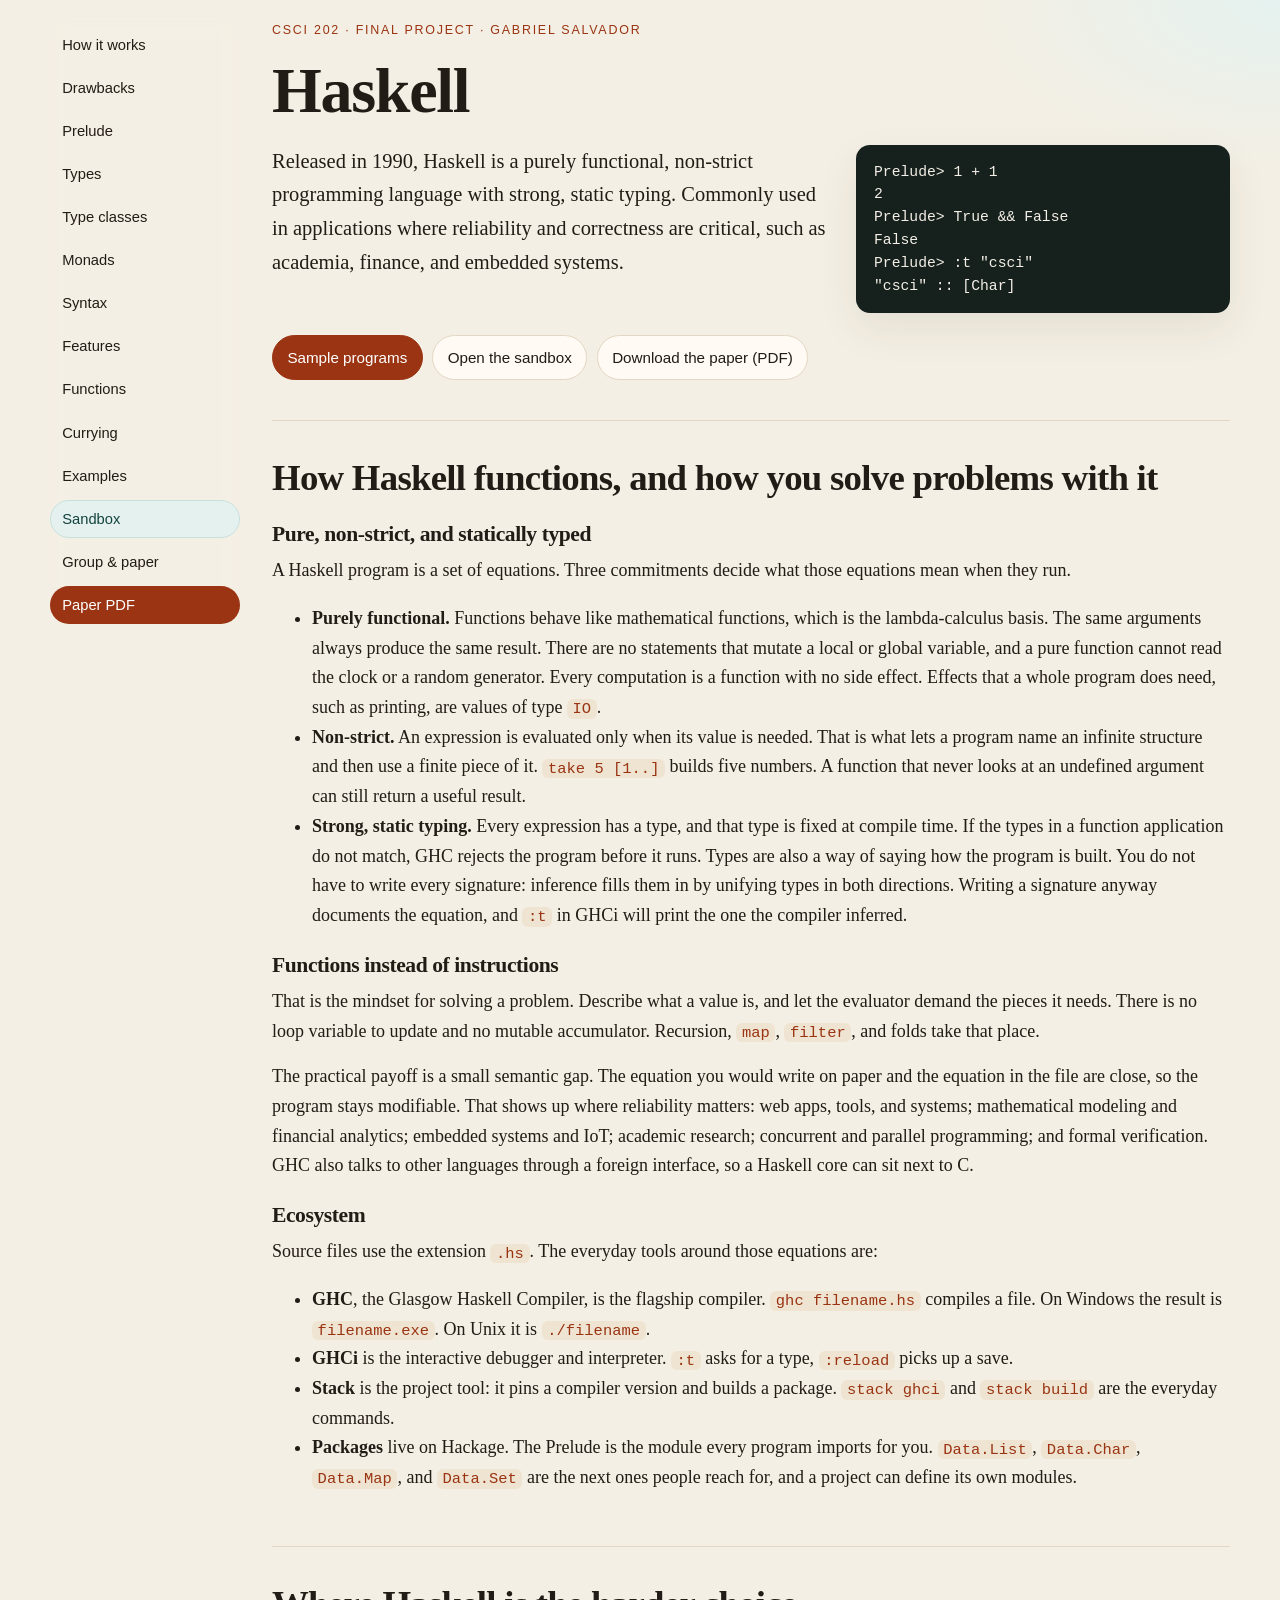
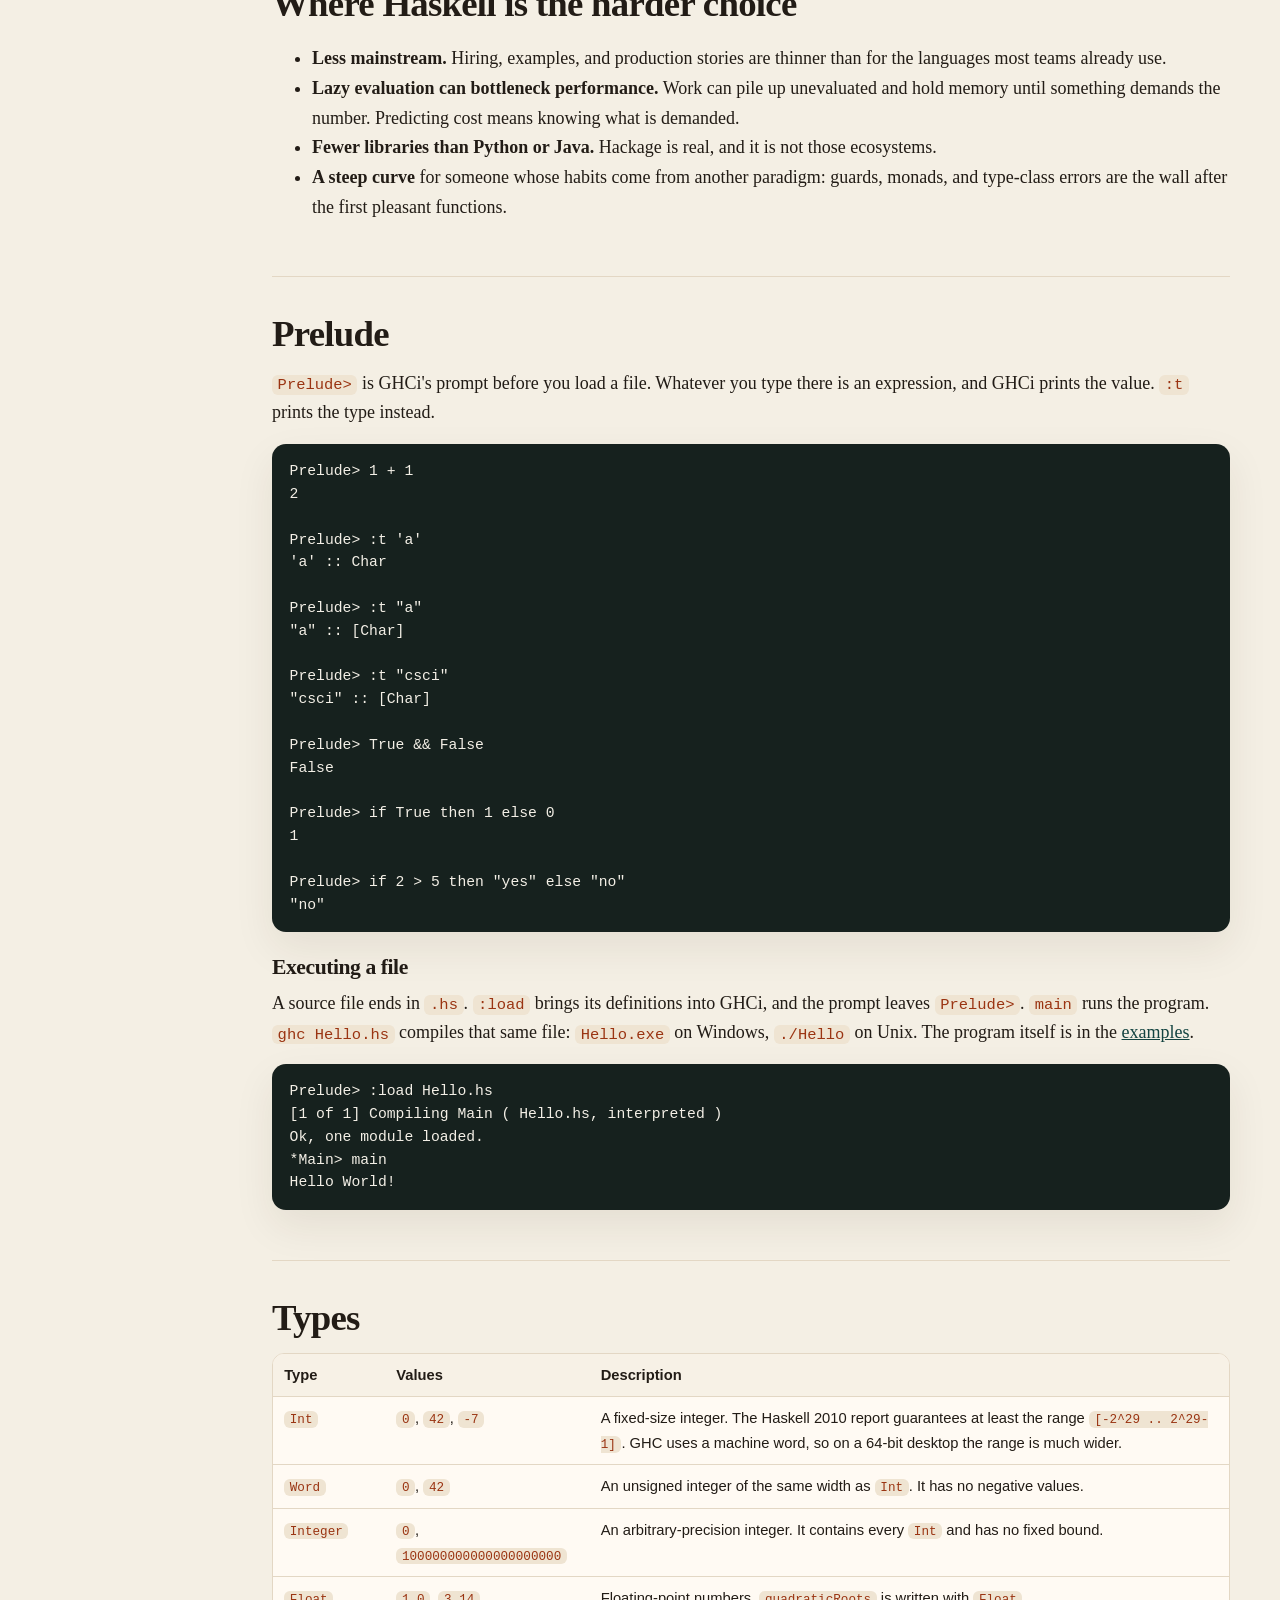
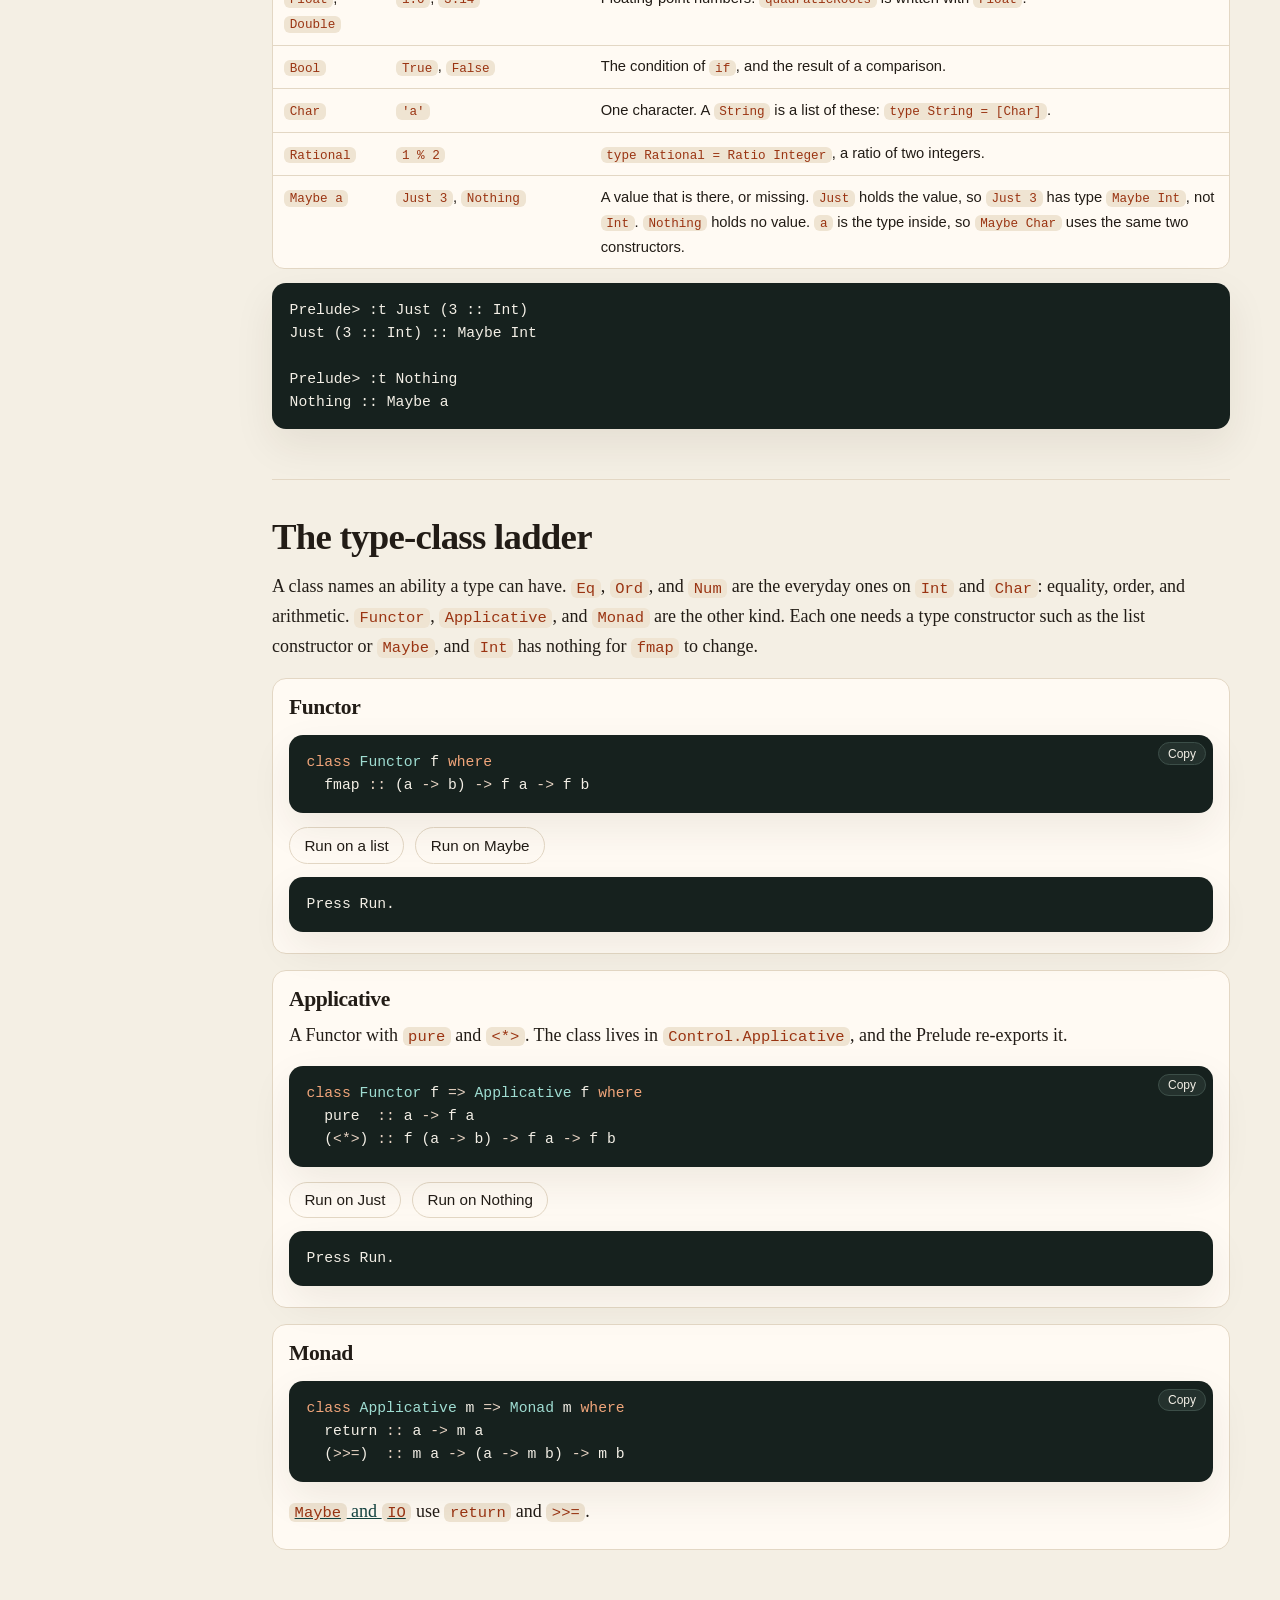
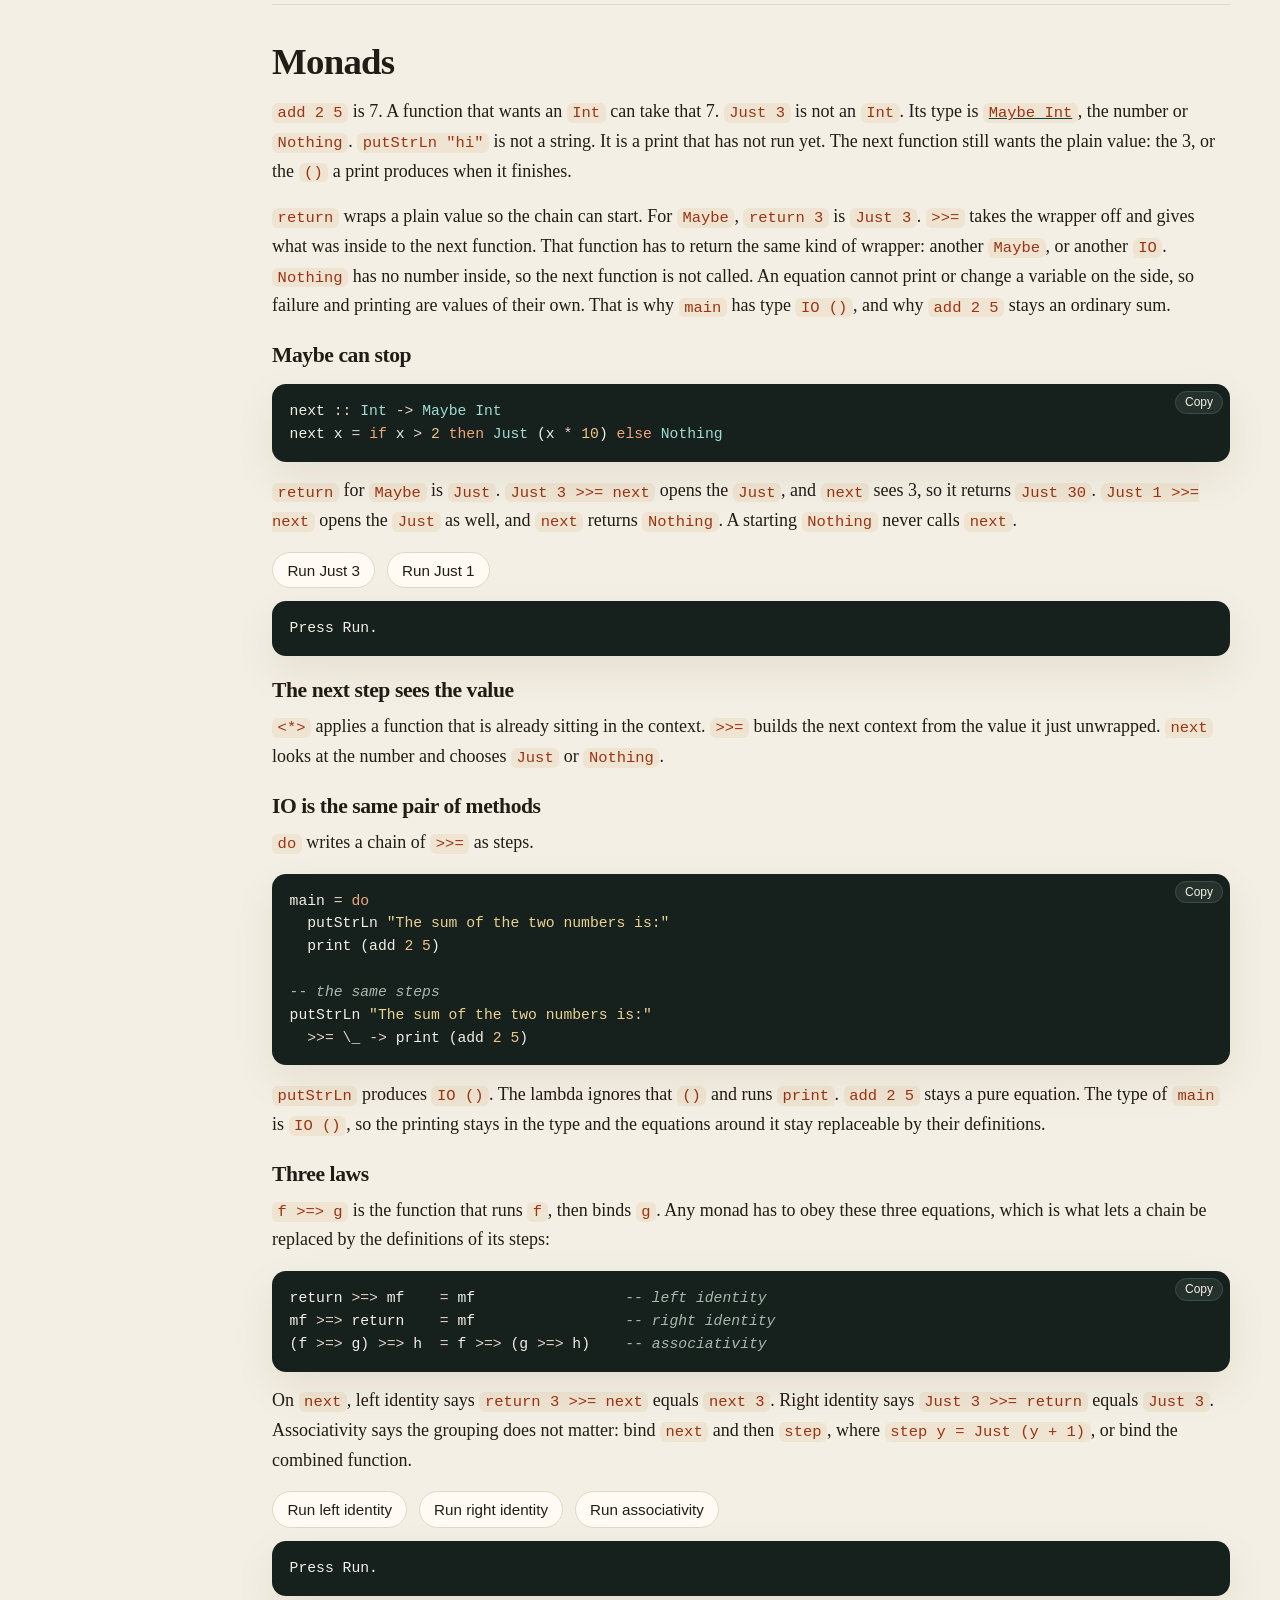
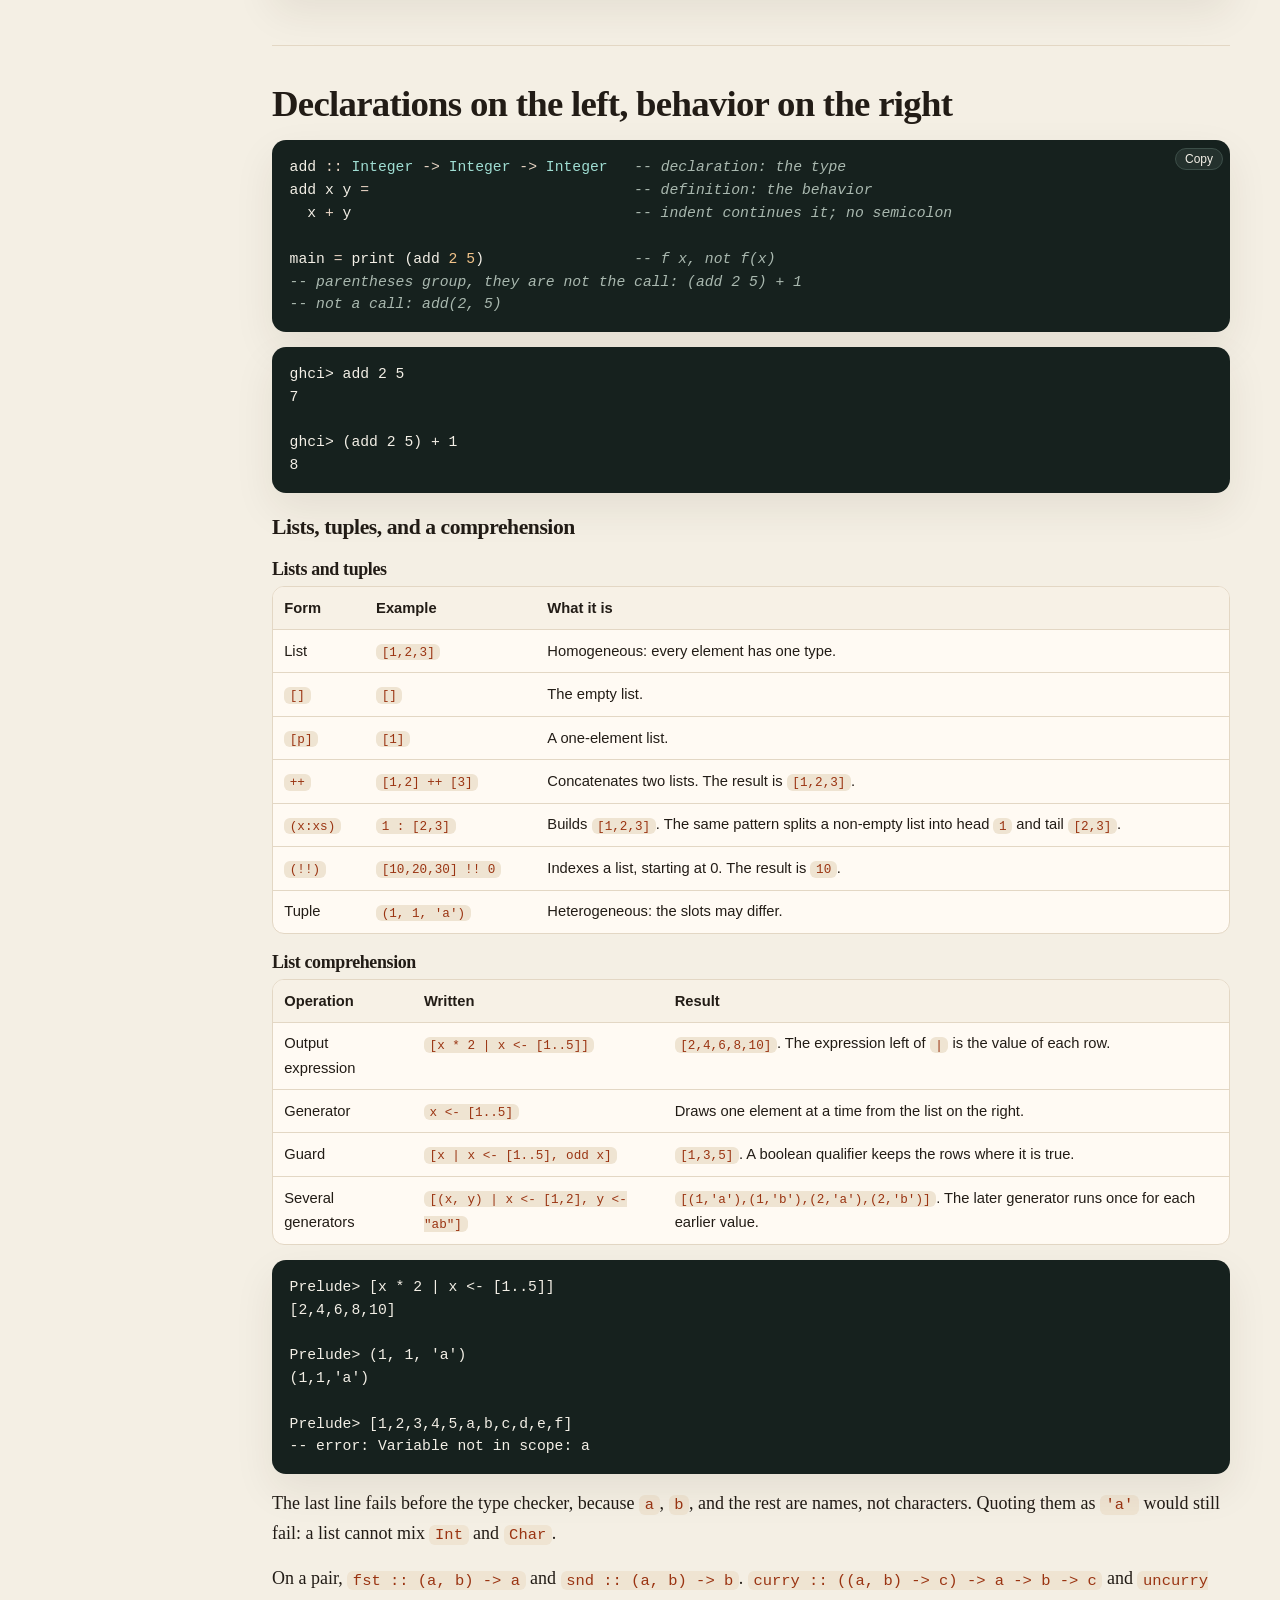
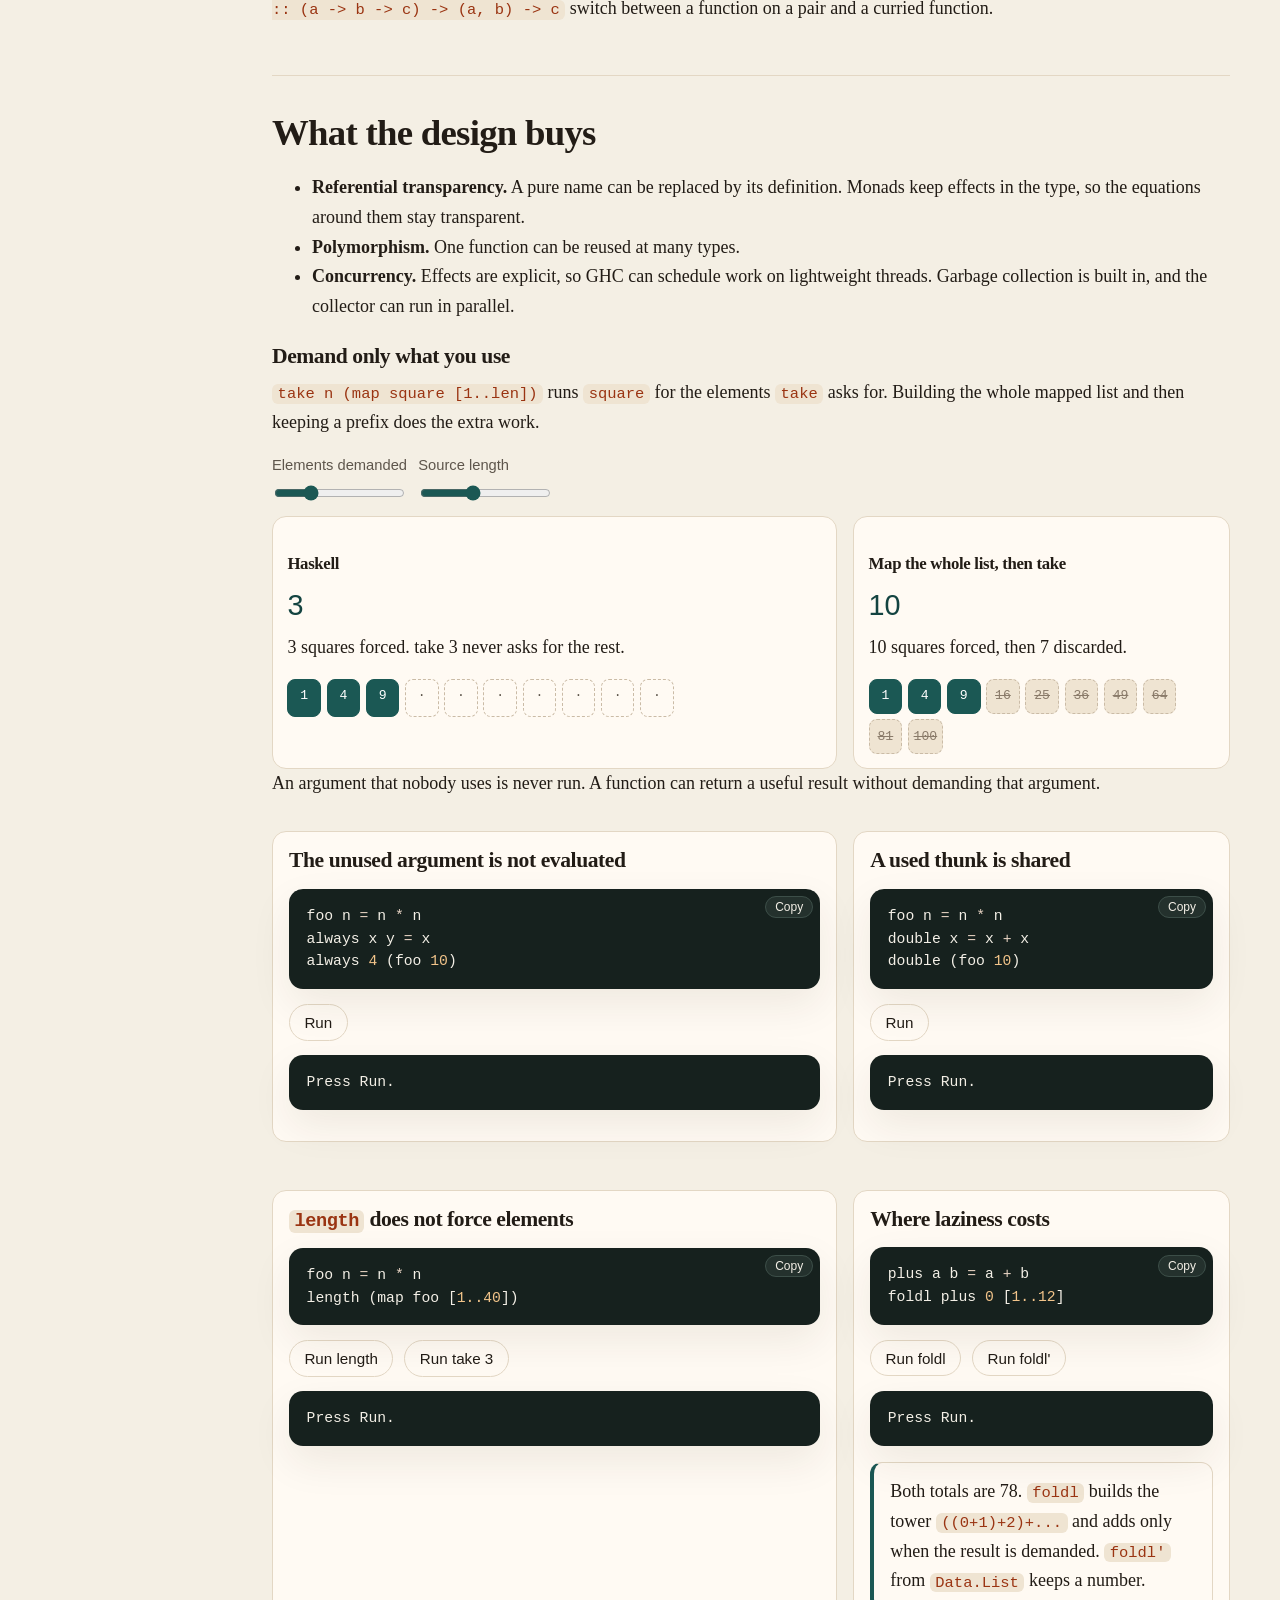
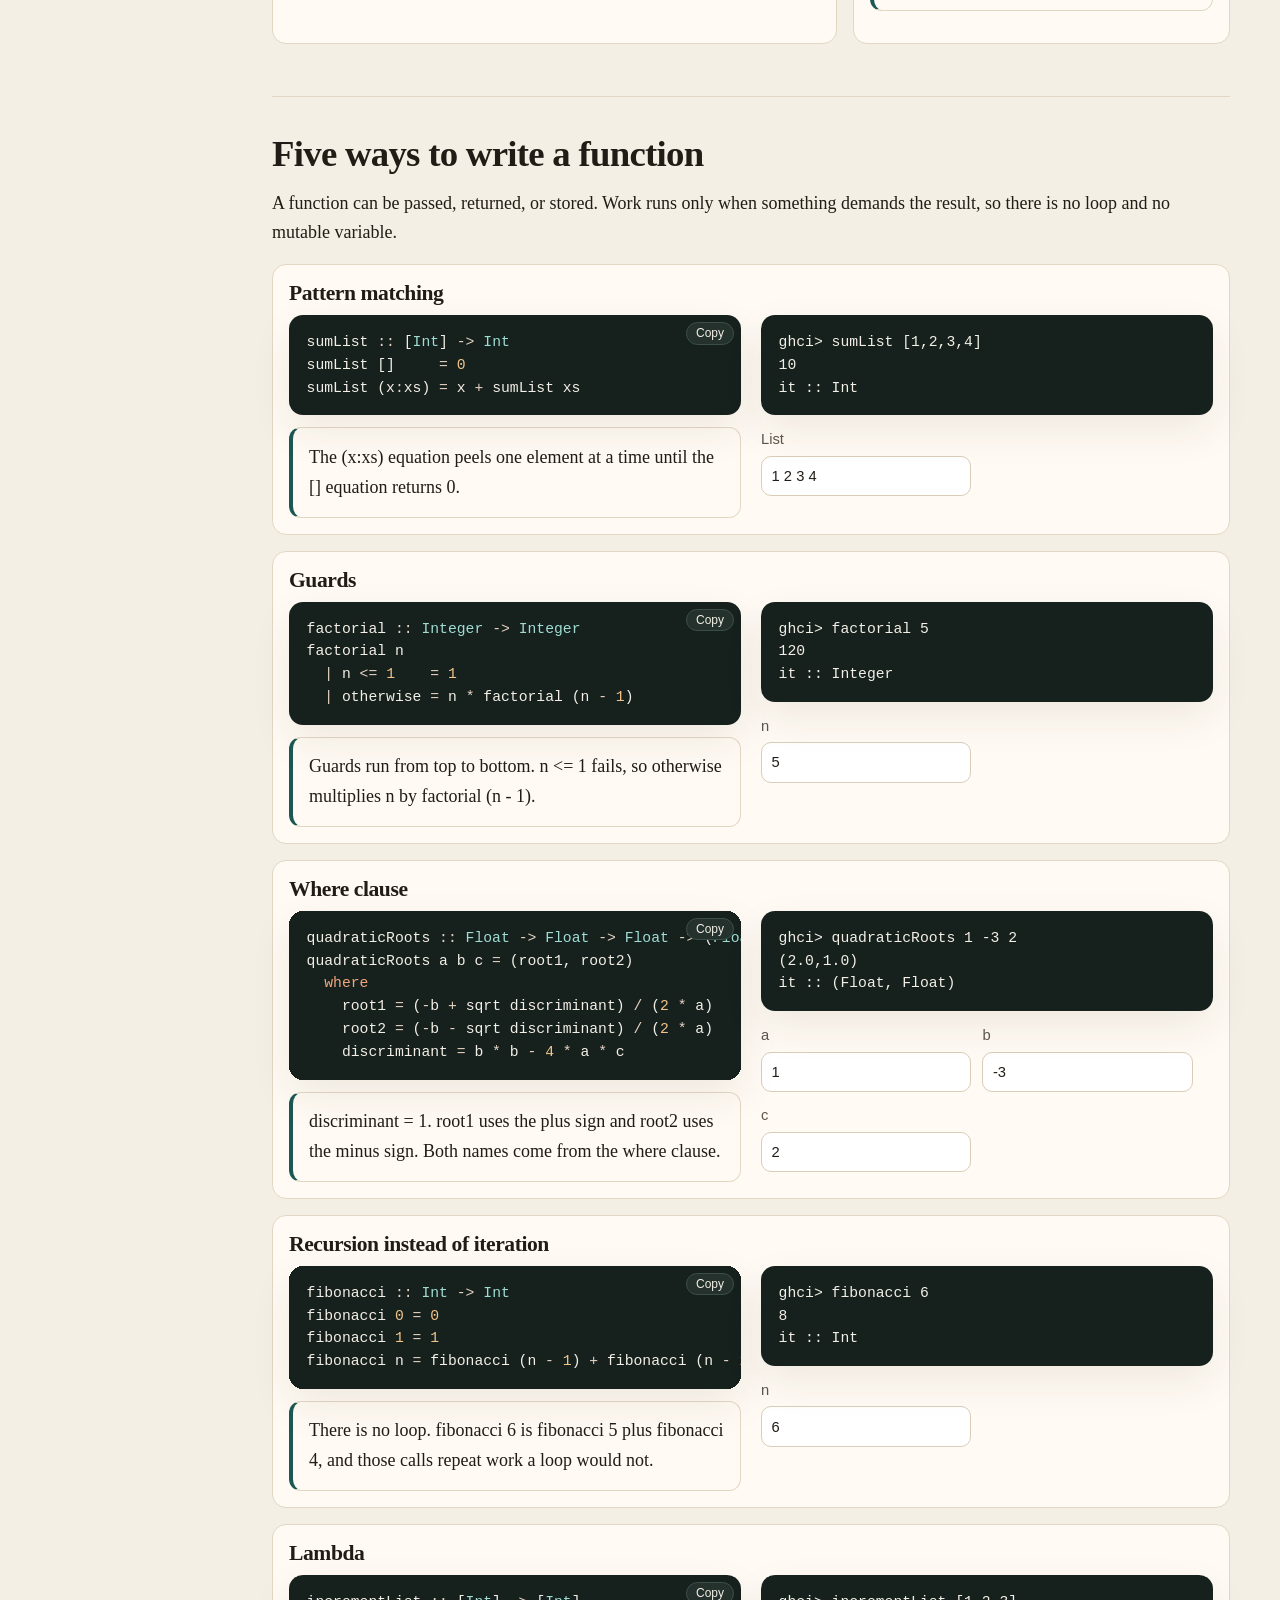
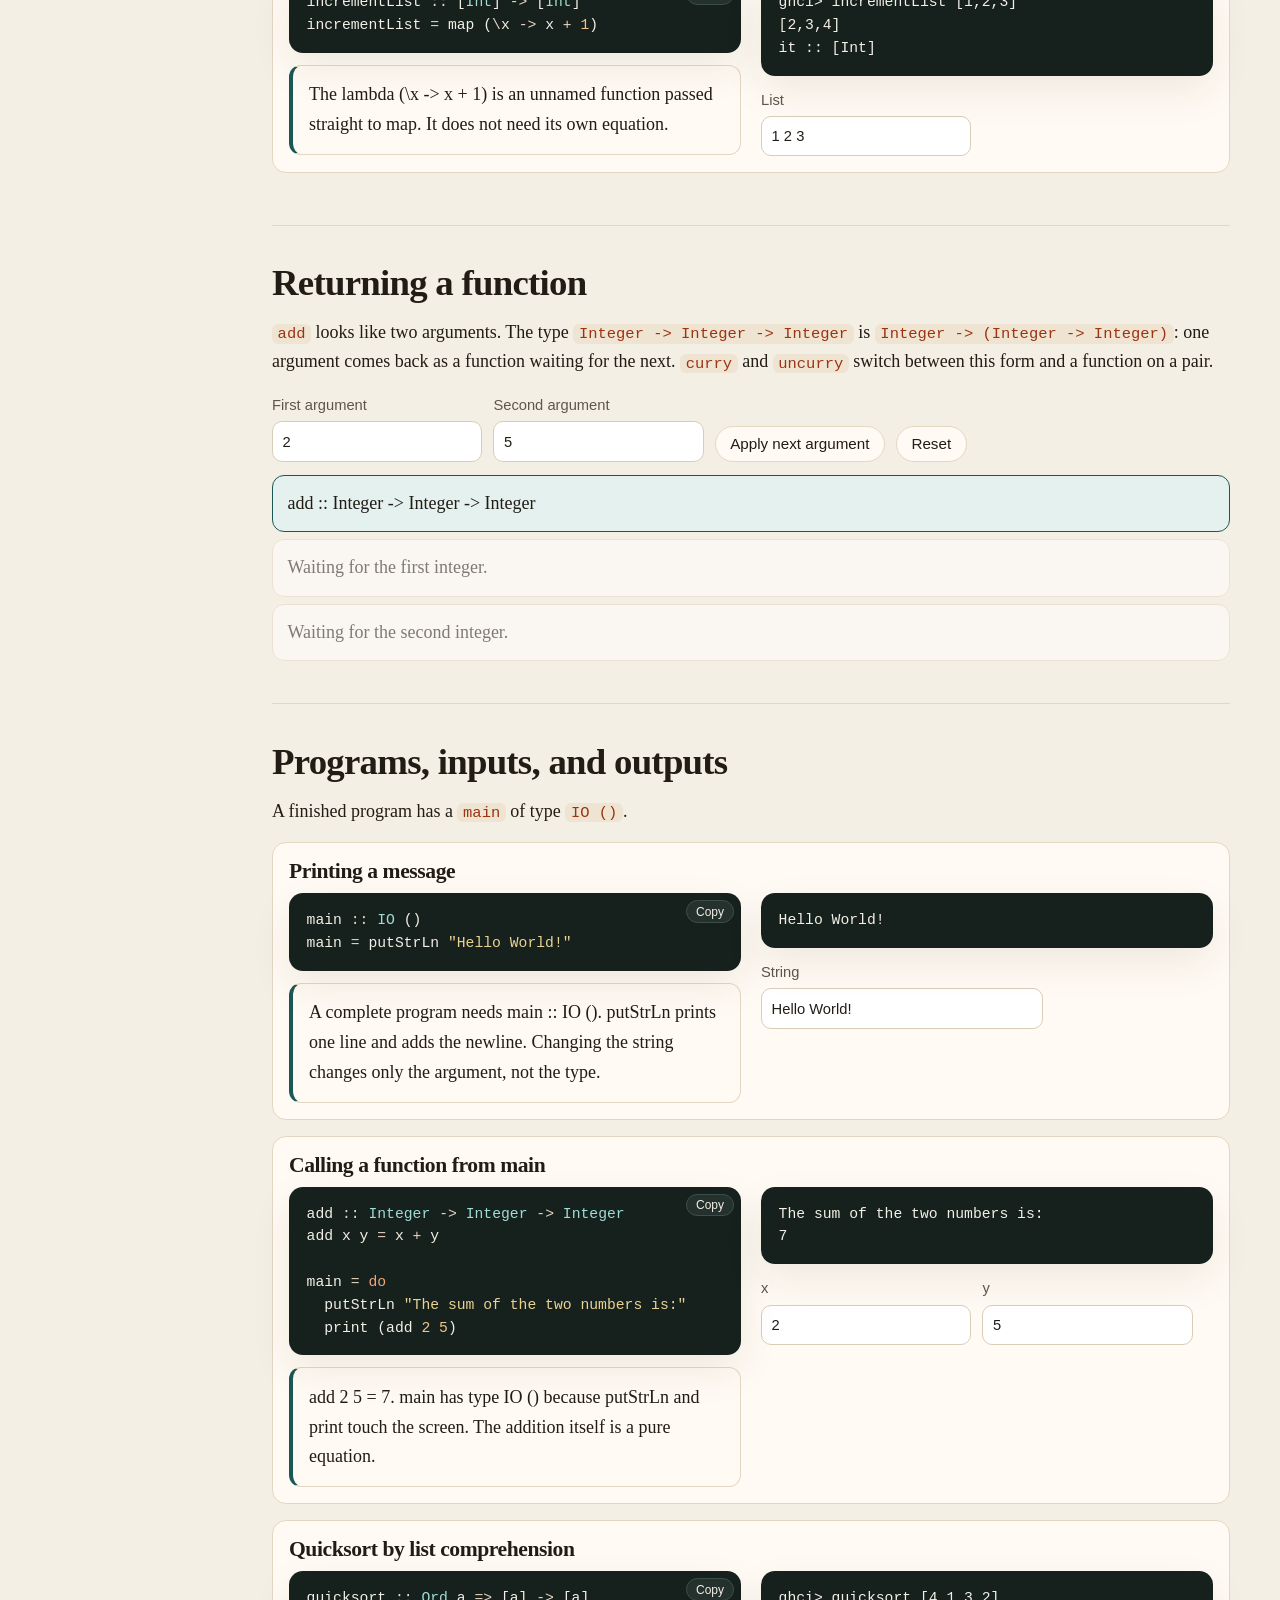
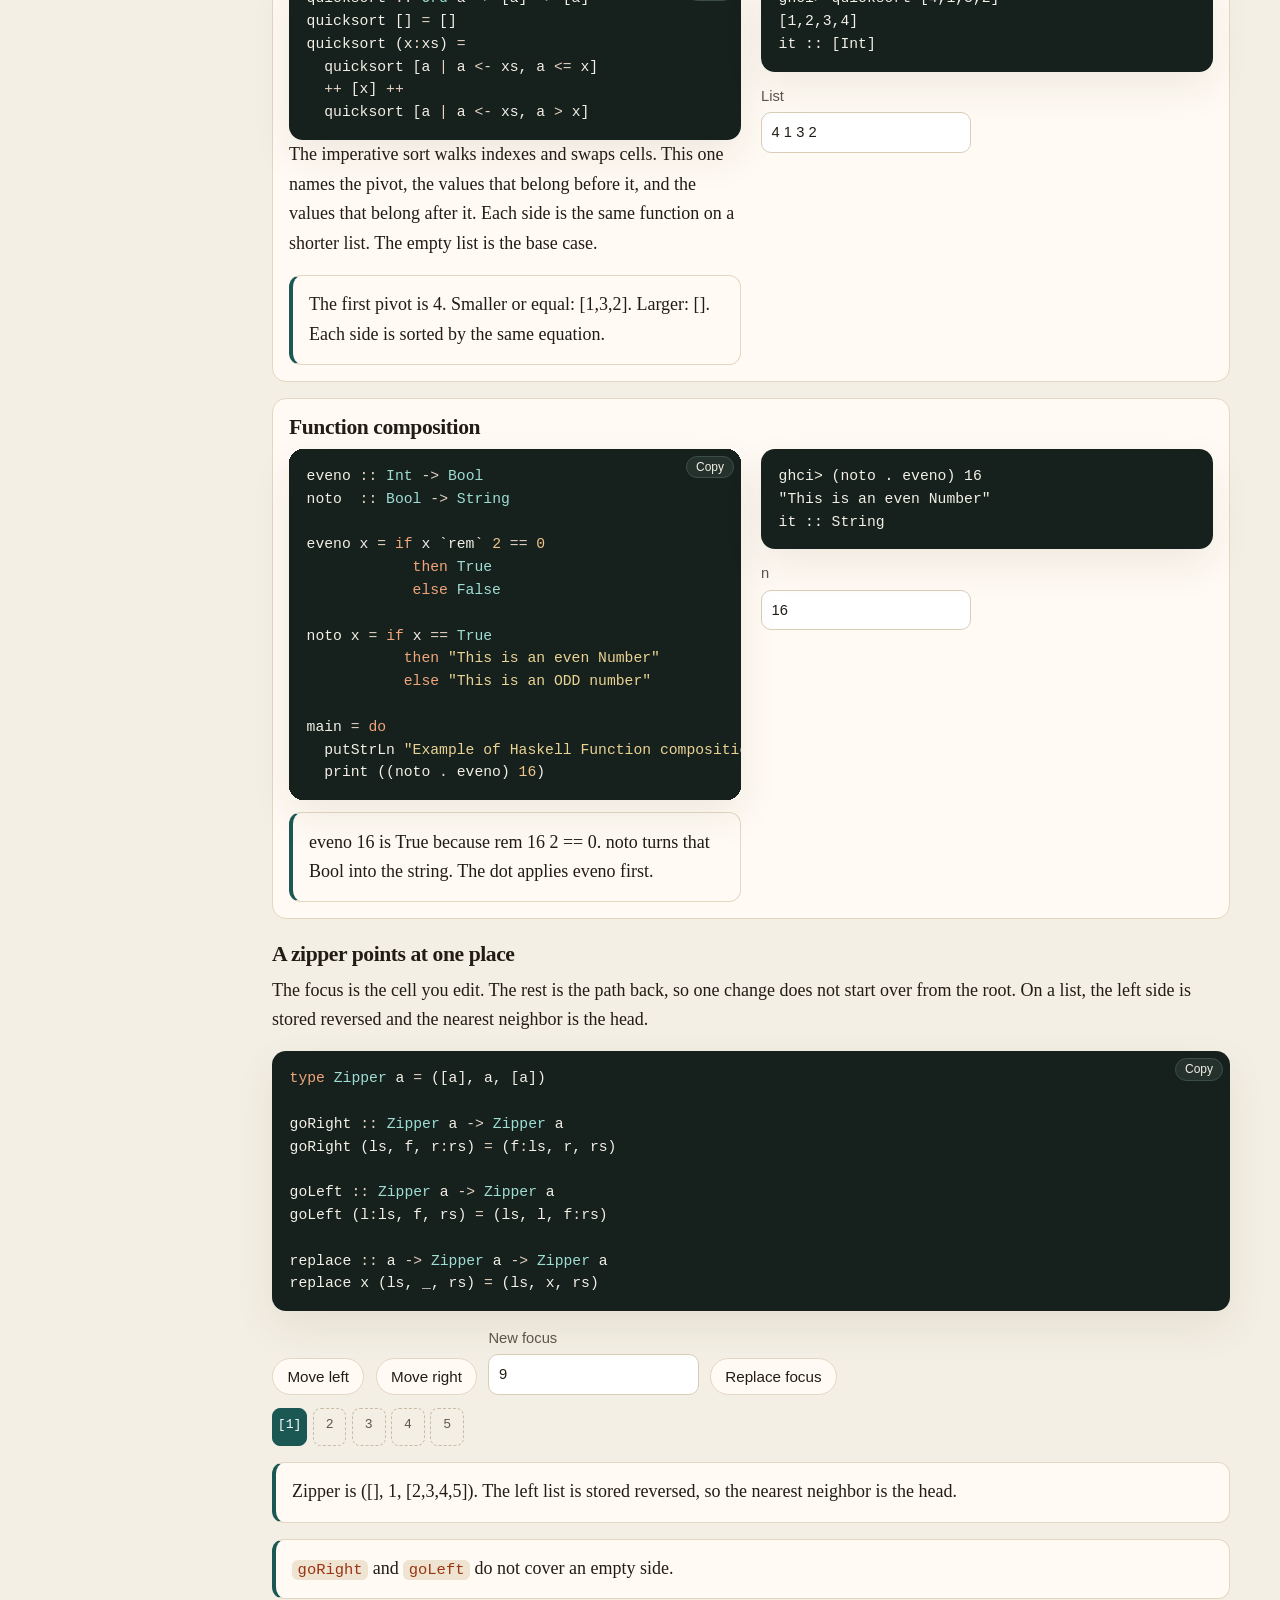
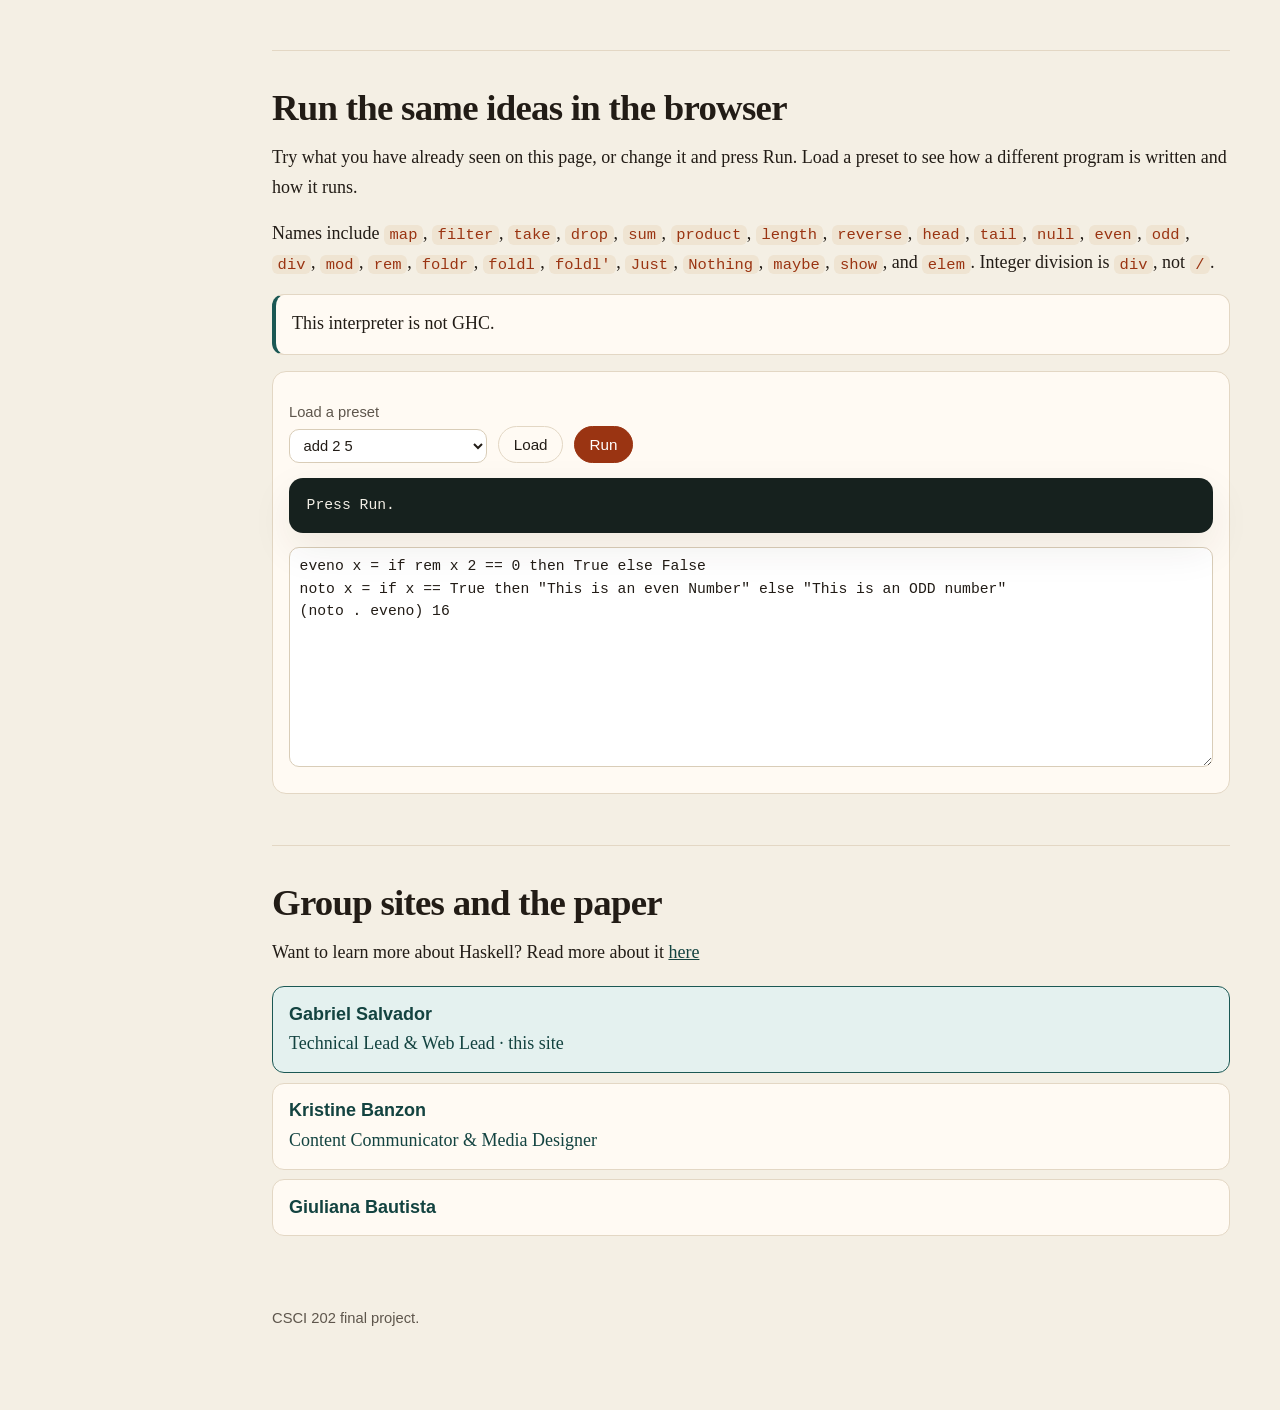
==== index.html @ 1e7a70fa "initial commit" ====
<!DOCTYPE html>
<html lang="en">
<head>
  <meta charset="utf-8">
  <meta name="viewport" content="width=device-width, initial-scale=1">
  <title>Haskell · CSCI 202 tutorial</title>
  <meta name="description" content="CSCI 202 Haskell tutorial: paradigm, problem-solving style, syntax, features, and sample programs.">
  <link rel="icon" href="data:image/svg+xml,%3Csvg xmlns='http://www.w3.org/2000/svg' viewBox='0 0 32 32'%3E%3Crect fill='%2316251e' width='32' height='32' rx='6'/%3E%3Ctext x='6' y='23' fill='%23f0a57a' font-size='18' font-family='Georgia'%3E%CE%BB%3C/text%3E%3C/svg%3E">
  <link rel="stylesheet" href="css/styles.css?v=13">
</head>
<body>
  <a class="skip" href="#content">Skip to content</a>
  <div class="layout">
    <nav class="site-nav" aria-label="Tutorial sections">
      <a href="#background">How it works</a>
      <a href="#drawbacks">Drawbacks</a>
      <a href="#prelude">Prelude</a>
      <a href="#types">Types</a>
      <a href="#ladder">Type classes</a>
      <a href="#monad">Monads</a>
      <a href="#syntax">Syntax</a>
      <a href="#features">Features</a>
      <a href="#design">Functions</a>
      <a href="#curry">Currying</a>
      <a href="#examples">Examples</a>
      <a href="#sandbox">Sandbox</a>
      <a href="#group">Group &amp; paper</a>
      <a class="nav-pdf" data-paper href="https://drive.google.com/drive/folders/1ZQeTZFPqxqp_o-ASNNVVfVjlWMM9LJ6w?usp=sharing" target="_blank" rel="noopener noreferrer">Paper PDF</a>
    </nav>

    <main id="content">
      <header class="hero">
        <p class="kicker" id="byline">CSCI 202 · Final project · Gabriel Salvador</p>
        <h1>Haskell</h1>
        <p class="lede">Released in 1990, Haskell is a purely functional, non-strict programming language with strong, static typing. Commonly used in applications where reliability and correctness are critical, such as academia, finance, and embedded systems.</p>
        <pre class="ghci" aria-label="GHCi sample">Prelude&gt; 1 + 1
2
Prelude&gt; True &amp;&amp; False
False
Prelude&gt; :t "csci"
"csci" :: [Char]</pre>
        <div class="hero-actions">
          <a class="button primary" href="#examples">Sample programs</a>
          <a class="button" href="#sandbox">Open the sandbox</a>
          <a class="button" data-paper href="https://drive.google.com/drive/folders/1ZQeTZFPqxqp_o-ASNNVVfVjlWMM9LJ6w?usp=sharing" target="_blank" rel="noopener noreferrer">Download the paper (PDF)</a>
        </div>
      </header>

      <section id="background">
        <h2>How Haskell functions, and how you solve problems with it</h2>
        <h3 id="paradigm">Pure, non-strict, and statically typed</h3>
        <p>A Haskell program is a set of equations. Three commitments decide what those equations mean when they run.</p>
        <ul>
          <li><strong>Purely functional.</strong> Functions behave like mathematical functions, which is the lambda-calculus basis. The same arguments always produce the same result. There are no statements that mutate a local or global variable, and a pure function cannot read the clock or a random generator. Every computation is a function with no side effect. Effects that a whole program does need, such as printing, are values of type <code>IO</code>.</li>
          <li><strong>Non-strict.</strong> An expression is evaluated only when its value is needed. That is what lets a program name an infinite structure and then use a finite piece of it. <code>take 5 [1..]</code> builds five numbers. A function that never looks at an undefined argument can still return a useful result.</li>
          <li><strong>Strong, static typing.</strong> Every expression has a type, and that type is fixed at compile time. If the types in a function application do not match, GHC rejects the program before it runs. Types are also a way of saying how the program is built. You do not have to write every signature: inference fills them in by unifying types in both directions. Writing a signature anyway documents the equation, and <code>:t</code> in GHCi will print the one the compiler inferred.</li>
        </ul>
        <h3 id="style">Functions instead of instructions</h3>
        <p>That is the mindset for solving a problem. Describe what a value is, and let the evaluator demand the pieces it needs. There is no loop variable to update and no mutable accumulator. Recursion, <code>map</code>, <code>filter</code>, and folds take that place.</p>
        <p>The practical payoff is a small semantic gap. The equation you would write on paper and the equation in the file are close, so the program stays modifiable. That shows up where reliability matters: web apps, tools, and systems; mathematical modeling and financial analytics; embedded systems and IoT; academic research; concurrent and parallel programming; and formal verification. GHC also talks to other languages through a foreign interface, so a Haskell core can sit next to C.</p>
        <h3>Ecosystem</h3>
        <p>Source files use the extension <code>.hs</code>. The everyday tools around those equations are:</p>
        <ul>
          <li><strong>GHC</strong>, the Glasgow Haskell Compiler, is the flagship compiler. <code>ghc filename.hs</code> compiles a file. On Windows the result is <code>filename.exe</code>. On Unix it is <code>./filename</code>.</li>
          <li><strong>GHCi</strong> is the interactive debugger and interpreter. <code>:t</code> asks for a type, <code>:reload</code> picks up a save.</li>
          <li><strong>Stack</strong> is the project tool: it pins a compiler version and builds a package. <code>stack ghci</code> and <code>stack build</code> are the everyday commands.</li>
          <li><strong>Packages</strong> live on Hackage. The Prelude is the module every program imports for you. <code>Data.List</code>, <code>Data.Char</code>, <code>Data.Map</code>, and <code>Data.Set</code> are the next ones people reach for, and a project can define its own modules.</li>
        </ul>
      </section>

      <section id="drawbacks">
        <h2>Where Haskell is the harder choice</h2>
        <ul>
          <li><strong>Less mainstream.</strong> Hiring, examples, and production stories are thinner than for the languages most teams already use.</li>
          <li><strong>Lazy evaluation can bottleneck performance.</strong> Work can pile up unevaluated and hold memory until something demands the number. Predicting cost means knowing what is demanded.</li>
          <li><strong>Fewer libraries than Python or Java.</strong> Hackage is real, and it is not those ecosystems.</li>
          <li><strong>A steep curve</strong> for someone whose habits come from another paradigm: guards, monads, and type-class errors are the wall after the first pleasant functions.</li>
        </ul>
      </section>

      <section id="prelude">
        <h2>Prelude</h2>
        <p><code>Prelude&gt;</code> is GHCi's prompt before you load a file. Whatever you type there is an expression, and GHCi prints the value. <code>:t</code> prints the type instead.</p>
        <pre class="ghci">Prelude&gt; 1 + 1
2

Prelude&gt; :t 'a'
'a' :: Char

Prelude&gt; :t "a"
"a" :: [Char]

Prelude&gt; :t "csci"
"csci" :: [Char]

Prelude&gt; True &amp;&amp; False
False

Prelude&gt; if True then 1 else 0
1

Prelude&gt; if 2 &gt; 5 then "yes" else "no"
"no"</pre>
        <h3>Executing a file</h3>
        <p>A source file ends in <code>.hs</code>. <code>:load</code> brings its definitions into GHCi, and the prompt leaves <code>Prelude&gt;</code>. <code>main</code> runs the program. <code>ghc Hello.hs</code> compiles that same file: <code>Hello.exe</code> on Windows, <code>./Hello</code> on Unix. The program itself is in the <a href="#examples">examples</a>.</p>
        <pre class="ghci">Prelude&gt; :load Hello.hs
[1 of 1] Compiling Main ( Hello.hs, interpreted )
Ok, one module loaded.
*Main&gt; main
Hello World!</pre>
      </section>

      <section id="types">
        <h2>Types</h2>
        <div class="table-scroll">
          <table class="matrix">
            <thead><tr><th>Type</th><th>Values</th><th>Description</th></tr></thead>
            <tbody>
              <tr id="type-int"><td><code>Int</code></td><td><code>0</code>, <code>42</code>, <code>-7</code></td><td>A fixed-size integer. The Haskell 2010 report guarantees at least the range <code>[-2^29 .. 2^29-1]</code>. GHC uses a machine word, so on a 64-bit desktop the range is much wider.</td></tr>
              <tr id="type-word"><td><code>Word</code></td><td><code>0</code>, <code>42</code></td><td>An unsigned integer of the same width as <code>Int</code>. It has no negative values.</td></tr>
              <tr id="type-integer"><td><code>Integer</code></td><td><code>0</code>, <code>100000000000000000000</code></td><td>An arbitrary-precision integer. It contains every <code>Int</code> and has no fixed bound.</td></tr>
              <tr id="type-float"><td><code>Float</code>, <code>Double</code></td><td><code>1.0</code>, <code>3.14</code></td><td>Floating-point numbers. <code>quadraticRoots</code> is written with <code>Float</code>.</td></tr>
              <tr id="type-bool"><td><code>Bool</code></td><td><code>True</code>, <code>False</code></td><td>The condition of <code>if</code>, and the result of a comparison.</td></tr>
              <tr id="type-char"><td><code>Char</code></td><td><code>'a'</code></td><td>One character. A <code>String</code> is a list of these: <code>type String = [Char]</code>.</td></tr>
              <tr id="type-rational"><td><code>Rational</code></td><td><code>1 % 2</code></td><td><code>type Rational = Ratio Integer</code>, a ratio of two integers.</td></tr>
              <tr id="type-maybe"><td><code>Maybe a</code></td><td><code>Just 3</code>, <code>Nothing</code></td><td>A value that is there, or missing. <code>Just</code> holds the value, so <code>Just 3</code> has type <code>Maybe Int</code>, not <code>Int</code>. <code>Nothing</code> holds no value. <code>a</code> is the type inside, so <code>Maybe Char</code> uses the same two constructors.</td></tr>
            </tbody>
          </table>
        </div>
        <pre class="ghci">Prelude&gt; :t Just (3 :: Int)
Just (3 :: Int) :: Maybe Int

Prelude&gt; :t Nothing
Nothing :: Maybe a</pre>
      </section>

      <section id="ladder">
        <h2>The type-class ladder</h2>
        <p>A class names an ability a type can have. <code>Eq</code>, <code>Ord</code>, and <code>Num</code> are the everyday ones on <code>Int</code> and <code>Char</code>: equality, order, and arithmetic. <code>Functor</code>, <code>Applicative</code>, and <code>Monad</code> are the other kind. Each one needs a type constructor such as the list constructor or <code>Maybe</code>, and <code>Int</code> has nothing for <code>fmap</code> to change.</p>
        <div class="ladder">
          <article>
            <h3>Functor</h3>
            <pre><code data-lang="haskell">class Functor f where
  fmap :: (a -&gt; b) -&gt; f a -&gt; f b</code></pre>
            <div class="controls">
              <button type="button" data-ladder="fmap-list">Run on a list</button>
              <button type="button" data-ladder="fmap-maybe">Run on Maybe</button>
            </div>
            <pre class="console" id="ladder-fmap" aria-live="polite">Press Run.</pre>
          </article>
          <article>
            <h3>Applicative</h3>
            <p>A Functor with <code>pure</code> and <code>&lt;*&gt;</code>. The class lives in <code>Control.Applicative</code>, and the Prelude re-exports it.</p>
            <pre><code data-lang="haskell">class Functor f =&gt; Applicative f where
  pure  :: a -&gt; f a
  (&lt;*&gt;) :: f (a -&gt; b) -&gt; f a -&gt; f b</code></pre>
            <div class="controls">
              <button type="button" data-ladder="ap-just">Run on Just</button>
              <button type="button" data-ladder="ap-nothing">Run on Nothing</button>
            </div>
            <pre class="console" id="ladder-ap" aria-live="polite">Press Run.</pre>
          </article>
          <article>
            <h3>Monad</h3>
            <pre><code data-lang="haskell">class Applicative m =&gt; Monad m where
  return :: a -&gt; m a
  (&gt;&gt;=)  :: m a -&gt; (a -&gt; m b) -&gt; m b</code></pre>
            <p><a href="#monad"><code>Maybe</code> and <code>IO</code></a> use <code>return</code> and <code>&gt;&gt;=</code>.</p>
          </article>
        </div>

        </section>

      <section id="monad">
        <h2>Monads</h2>
        <p><code>add 2 5</code> is 7. A function that wants an <code>Int</code> can take that 7. <code>Just 3</code> is not an <code>Int</code>. Its type is <a href="#type-maybe"><code>Maybe Int</code></a>, the number or <code>Nothing</code>. <code>putStrLn "hi"</code> is not a string. It is a print that has not run yet. The next function still wants the plain value: the 3, or the <code>()</code> a print produces when it finishes.</p>
        <p><code>return</code> wraps a plain value so the chain can start. For <code>Maybe</code>, <code>return 3</code> is <code>Just 3</code>. <code>&gt;&gt;=</code> takes the wrapper off and gives what was inside to the next function. That function has to return the same kind of wrapper: another <code>Maybe</code>, or another <code>IO</code>. <code>Nothing</code> has no number inside, so the next function is not called. An equation cannot print or change a variable on the side, so failure and printing are values of their own. That is why <code>main</code> has type <code>IO ()</code>, and why <code>add 2 5</code> stays an ordinary sum.</p>

        <h3>Maybe can stop</h3>
        <pre><code data-lang="haskell">next :: Int -&gt; Maybe Int
next x = if x &gt; 2 then Just (x * 10) else Nothing</code></pre>
        <p><code>return</code> for <code>Maybe</code> is <code>Just</code>. <code>Just 3 &gt;&gt;= next</code> opens the <code>Just</code>, and <code>next</code> sees 3, so it returns <code>Just 30</code>. <code>Just 1 &gt;&gt;= next</code> opens the <code>Just</code> as well, and <code>next</code> returns <code>Nothing</code>. A starting <code>Nothing</code> never calls <code>next</code>.</p>
        <div class="controls">
          <button type="button" data-ladder="bind-go">Run Just 3</button>
          <button type="button" data-ladder="bind-stop">Run Just 1</button>
        </div>
        <pre class="console" id="monad-bind" aria-live="polite">Press Run.</pre>

        <h3>The next step sees the value</h3>
        <p><code>&lt;*&gt;</code> applies a function that is already sitting in the context. <code>&gt;&gt;=</code> builds the next context from the value it just unwrapped. <code>next</code> looks at the number and chooses <code>Just</code> or <code>Nothing</code>.</p>

        <h3>IO is the same pair of methods</h3>
        <p><code>do</code> writes a chain of <code>&gt;&gt;=</code> as steps.</p>
        <pre><code data-lang="haskell">main = do
  putStrLn "The sum of the two numbers is:"
  print (add 2 5)

-- the same steps
putStrLn "The sum of the two numbers is:"
  &gt;&gt;= \_ -&gt; print (add 2 5)</code></pre>
        <p><code>putStrLn</code> produces <code>IO ()</code>. The lambda ignores that <code>()</code> and runs <code>print</code>. <code>add 2 5</code> stays a pure equation. The type of <code>main</code> is <code>IO ()</code>, so the printing stays in the type and the equations around it stay replaceable by their definitions.</p>

        <h3>Three laws</h3>
        <p><code>f &gt;=&gt; g</code> is the function that runs <code>f</code>, then binds <code>g</code>. Any monad has to obey these three equations, which is what lets a chain be replaced by the definitions of its steps:</p>
        <pre><code data-lang="haskell">return &gt;=&gt; mf    = mf                 -- left identity
mf &gt;=&gt; return    = mf                 -- right identity
(f &gt;=&gt; g) &gt;=&gt; h  = f &gt;=&gt; (g &gt;=&gt; h)    -- associativity</code></pre>
        <p>On <code>next</code>, left identity says <code>return 3 &gt;&gt;= next</code> equals <code>next 3</code>. Right identity says <code>Just 3 &gt;&gt;= return</code> equals <code>Just 3</code>. Associativity says the grouping does not matter: bind <code>next</code> and then <code>step</code>, where <code>step y = Just (y + 1)</code>, or bind the combined function.</p>
        <div class="controls">
          <button type="button" data-ladder="law-left">Run left identity</button>
          <button type="button" data-ladder="law-right">Run right identity</button>
          <button type="button" data-ladder="law-assoc">Run associativity</button>
        </div>
        <pre class="console" id="monad-laws" aria-live="polite">Press Run.</pre>
      </section>

      <section id="syntax">
        <h2>Declarations on the left, behavior on the right</h2>
        <pre><code data-lang="haskell">add :: Integer -&gt; Integer -&gt; Integer   -- declaration: the type
add x y =                              -- definition: the behavior
  x + y                                -- indent continues it; no semicolon

main = print (add 2 5)                 -- f x, not f(x)
-- parentheses group, they are not the call: (add 2 5) + 1
-- not a call: add(2, 5)</code></pre>
        <pre class="ghci">ghci&gt; add 2 5
7

ghci&gt; (add 2 5) + 1
8</pre>
        <h3>Lists, tuples, and a comprehension</h3>
        <h4>Lists and tuples</h4>
        <div class="table-scroll">
          <table class="matrix">
            <thead><tr><th>Form</th><th>Example</th><th>What it is</th></tr></thead>
            <tbody>
              <tr><td>List</td><td><code>[1,2,3]</code></td><td>Homogeneous: every element has one type.</td></tr>
              <tr><td><code>[]</code></td><td><code>[]</code></td><td>The empty list.</td></tr>
              <tr><td><code>[p]</code></td><td><code>[1]</code></td><td>A one-element list.</td></tr>
              <tr><td><code>++</code></td><td><code>[1,2] ++ [3]</code></td><td>Concatenates two lists. The result is <code>[1,2,3]</code>.</td></tr>
              <tr><td><code>(x:xs)</code></td><td><code>1 : [2,3]</code></td><td>Builds <code>[1,2,3]</code>. The same pattern splits a non-empty list into head <code>1</code> and tail <code>[2,3]</code>.</td></tr>
              <tr><td><code>(!!)</code></td><td><code>[10,20,30] !! 0</code></td><td>Indexes a list, starting at 0. The result is <code>10</code>.</td></tr>
              <tr><td>Tuple</td><td><code>(1, 1, 'a')</code></td><td>Heterogeneous: the slots may differ.</td></tr>
            </tbody>
          </table>
        </div>
        <h4>List comprehension</h4>
        <div class="table-scroll">
          <table class="matrix">
            <thead><tr><th>Operation</th><th>Written</th><th>Result</th></tr></thead>
            <tbody>
              <tr><td>Output expression</td><td><code>[x * 2 | x &lt;- [1..5]]</code></td><td><code>[2,4,6,8,10]</code>. The expression left of <code>|</code> is the value of each row.</td></tr>
              <tr><td>Generator</td><td><code>x &lt;- [1..5]</code></td><td>Draws one element at a time from the list on the right.</td></tr>
              <tr><td>Guard</td><td><code>[x | x &lt;- [1..5], odd x]</code></td><td><code>[1,3,5]</code>. A boolean qualifier keeps the rows where it is true.</td></tr>
              <tr><td>Several generators</td><td><code>[(x, y) | x &lt;- [1,2], y &lt;- "ab"]</code></td><td><code>[(1,'a'),(1,'b'),(2,'a'),(2,'b')]</code>. The later generator runs once for each earlier value.</td></tr>
            </tbody>
          </table>
        </div>
        <pre class="ghci">Prelude&gt; [x * 2 | x &lt;- [1..5]]
[2,4,6,8,10]

Prelude&gt; (1, 1, 'a')
(1,1,'a')

Prelude&gt; [1,2,3,4,5,a,b,c,d,e,f]
-- error: Variable not in scope: a</pre>
        <p>The last line fails before the type checker, because <code>a</code>, <code>b</code>, and the rest are names, not characters. Quoting them as <code>'a'</code> would still fail: a list cannot mix <code>Int</code> and <code>Char</code>.</p>
        <p>On a pair, <code>fst :: (a, b) -&gt; a</code> and <code>snd :: (a, b) -&gt; b</code>. <code>curry :: ((a, b) -&gt; c) -&gt; a -&gt; b -&gt; c</code> and <code>uncurry :: (a -&gt; b -&gt; c) -&gt; (a, b) -&gt; c</code> switch between a function on a pair and a curried function.</p>
      </section>

      <section id="features">
        <h2>What the design buys</h2>
        <ul>
          <li><strong>Referential transparency.</strong> A pure name can be replaced by its definition. Monads keep effects in the type, so the equations around them stay transparent.</li>
          <li><strong>Polymorphism.</strong> One function can be reused at many types.</li>
          <li><strong>Concurrency.</strong> Effects are explicit, so GHC can schedule work on lightweight threads. Garbage collection is built in, and the collector can run in parallel.</li>
        </ul>

        <h3>Demand only what you use</h3>
        <p><code>take n (map square [1..len])</code> runs <code>square</code> for the elements <code>take</code> asks for. Building the whole mapped list and then keeping a prefix does the extra work.</p>
        <div class="controls">
          <label>Elements demanded <input id="demand" type="range" min="0" max="12" value="3"></label>
          <label>Source length <input id="sourcelen" type="range" min="1" max="24" value="10"></label>
        </div>
        <div class="lazy-grid">
          <div class="panel">
            <h3>Haskell</h3>
            <p class="work" id="lazy-work">3</p>
            <p id="lazy-caption">squares forced</p>
            <div class="cells" id="lazy-cells"></div>
          </div>
          <div class="panel">
            <h3>Map the whole list, then take</h3>
            <p class="work" id="eager-work">10</p>
            <p id="eager-caption">squares forced</p>
            <div class="cells" id="eager-cells"></div>
          </div>
        </div>
        <p>An argument that nobody uses is never run. A function can return a useful result without demanding that argument.</p>
        <div class="grid-2">
          <article class="demand">
            <h3>The unused argument is not evaluated</h3>
            <pre><code data-lang="haskell" id="demo-unused">foo n = n * n
always x y = x
always 4 (foo 10)</code></pre>
            <button type="button" data-demo="unused">Run</button>
            <pre class="console" id="out-unused" aria-live="polite">Press Run.</pre>
          </article>
          <article class="demand">
            <h3>A used thunk is shared</h3>
            <pre><code data-lang="haskell" id="demo-share">foo n = n * n
double x = x + x
double (foo 10)</code></pre>
            <button type="button" data-demo="share">Run</button>
            <pre class="console" id="out-share" aria-live="polite">Press Run.</pre>
          </article>
          <article class="demand">
            <h3><code>length</code> does not force elements</h3>
            <pre><code data-lang="haskell" id="demo-len">foo n = n * n
length (map foo [1..40])</code></pre>
            <div class="controls">
              <button type="button" data-demo="len">Run length</button>
              <button type="button" data-demo="take3">Run take 3</button>
            </div>
            <pre class="console" id="out-len" aria-live="polite">Press Run.</pre>
          </article>
          <article class="demand">
            <h3>Where laziness costs</h3>
            <pre><code data-lang="haskell" id="demo-fold">plus a b = a + b
foldl plus 0 [1..12]</code></pre>
            <div class="controls">
              <button type="button" data-demo="foldl">Run foldl</button>
              <button type="button" data-demo="foldl'">Run foldl'</button>
            </div>
            <pre class="console" id="out-fold" aria-live="polite">Press Run.</pre>
            <p class="note">Both totals are 78. <code>foldl</code> builds the tower <code>((0+1)+2)+...</code> and adds only when the result is demanded. <code>foldl'</code> from <code>Data.List</code> keeps a number.</p>
          </article>
        </div>
      </section>

      <section id="design">
        <h2>Five ways to write a function</h2>
        <p>A function can be passed, returned, or stored. Work runs only when something demands the result, so there is no loop and no mutable variable.</p>

        <article class="studio-card">
          <h3>Pattern matching</h3>
          <div class="studio-code">
            <pre><code data-lang="haskell">sumList :: [Int] -&gt; Int
sumList []     = 0
sumList (x:xs) = x + sumList xs</code></pre>
            <p id="sum-note" class="note">The (x:xs) equation peels one element at a time until [] returns 0.</p>
          </div>
          <div class="studio-result">
            <pre class="console" id="sum-out">ghci&gt; sumList [1,2,3,4]
10
it :: Int</pre>
            <div class="controls">
              <label>List <input id="sum-list" type="text" value="1 2 3 4"></label>
            </div>
          </div>
        </article>

        <article class="studio-card">
          <h3>Guards</h3>
          <div class="studio-code">
            <pre><code data-lang="haskell">factorial :: Integer -&gt; Integer
factorial n
  | n &lt;= 1    = 1
  | otherwise = n * factorial (n - 1)</code></pre>
            <p id="fact-note" class="note">Guards run from top to bottom. 5 fails n &lt;= 1, so otherwise multiplies down to 1.</p>
          </div>
          <div class="studio-result">
            <pre class="console" id="fact-out">ghci&gt; factorial 5
120
it :: Integer</pre>
            <div class="controls">
              <label>n <input id="fact-n" type="number" value="5"></label>
            </div>
          </div>
        </article>

        <article class="studio-card">
          <h3>Where clause</h3>
          <div class="studio-code">
            <pre><code data-lang="haskell">quadraticRoots :: Float -&gt; Float -&gt; Float -&gt; (Float, Float)
quadraticRoots a b c = (root1, root2)
  where
    root1 = (-b + sqrt discriminant) / (2 * a)
    root2 = (-b - sqrt discriminant) / (2 * a)
    discriminant = b * b - 4 * a * c</code></pre>
            <p id="quad-note" class="note">For 1, -3, 2 the discriminant is 1. The roots are 2 and 1. root1 and root2 are local to this equation.</p>
          </div>
          <div class="studio-result">
            <pre class="console" id="quad-out">ghci&gt; quadraticRoots 1 -3 2
(2.0,1.0)
it :: (Float, Float)</pre>
            <div class="controls">
              <label>a <input id="quad-a" type="number" value="1" step="0.1"></label>
              <label>b <input id="quad-b" type="number" value="-3" step="0.1"></label>
              <label>c <input id="quad-c" type="number" value="2" step="0.1"></label>
            </div>
          </div>
        </article>

        <article class="studio-card">
          <h3>Recursion instead of iteration</h3>
          <div class="studio-code">
            <pre><code data-lang="haskell">fibonacci :: Int -&gt; Int
fibonacci 0 = 0
fibonacci 1 = 1
fibonacci n = fibonacci (n - 1) + fibonacci (n - 2)</code></pre>
            <p id="fib-note" class="note">fibonacci 6 is fibonacci 5 plus fibonacci 4. The two calls repeat work a loop would save.</p>
          </div>
          <div class="studio-result">
            <pre class="console" id="fib-out">ghci&gt; fibonacci 6
8
it :: Int</pre>
            <div class="controls">
              <label>n <input id="fib-n" type="number" value="6"></label>
            </div>
          </div>
        </article>

        <article class="studio-card">
          <h3>Lambda</h3>
          <div class="studio-code">
            <pre><code data-lang="haskell">incrementList :: [Int] -&gt; [Int]
incrementList = map (\x -&gt; x + 1)</code></pre>
            <p id="inc-note" class="note">The lambda is an unnamed function passed straight to map.</p>
          </div>
          <div class="studio-result">
            <pre class="console" id="inc-out">ghci&gt; incrementList [1,2,3]
[2,3,4]
it :: [Int]</pre>
            <div class="controls">
              <label>List <input id="inc-list" type="text" value="1 2 3"></label>
            </div>
          </div>
        </article>

        </section>

      <section id="curry">
        <h2>Returning a function</h2>
        <p><code>add</code> looks like two arguments. The type <code>Integer -&gt; Integer -&gt; Integer</code> is <code>Integer -&gt; (Integer -&gt; Integer)</code>: one argument comes back as a function waiting for the next. <code>curry</code> and <code>uncurry</code> switch between this form and a function on a pair.</p>
        <div class="controls">
          <label>First argument <input id="cur-x" type="number" value="2"></label>
          <label>Second argument <input id="cur-y" type="number" value="5"></label>
          <button type="button" id="cur-apply">Apply next argument</button>
          <button type="button" id="cur-reset">Reset</button>
        </div>
        <div id="curry-view"></div>

        </section>

      <section id="examples">
        <h2>Programs, inputs, and outputs</h2>
        <p>A finished program has a <code>main</code> of type <code>IO ()</code>.</p>

        <article class="studio-card">
          <h3>Printing a message</h3>
          <div class="studio-code">
            <pre><code data-lang="haskell">main :: IO ()
main = putStrLn "Hello World!"</code></pre>
            <p id="hello-note" class="note">putStrLn prints the string and a newline. The type of main stays IO ().</p>
          </div>
          <div class="studio-result">
            <pre class="console" id="hello-out">Hello World!</pre>
            <div class="controls">
              <label>String <input id="hello-msg" type="text" value="Hello World!" size="28"></label>
            </div>
          </div>
        </article>

        <article class="studio-card">
          <h3>Calling a function from main</h3>
          <div class="studio-code">
            <pre><code data-lang="haskell">add :: Integer -&gt; Integer -&gt; Integer
add x y = x + y

main = do
  putStrLn "The sum of the two numbers is:"
  print (add 2 5)</code></pre>
            <p id="add-note" class="note">add 2 5 = 7. The addition is pure. main is IO because it prints.</p>
          </div>
          <div class="studio-result">
            <pre class="console" id="add-out">The sum of the two numbers is:
7</pre>
            <div class="controls">
              <label>x <input id="add-x" type="number" value="2"></label>
              <label>y <input id="add-y" type="number" value="5"></label>
            </div>
          </div>
        </article>

        <article class="studio-card">
          <h3>Quicksort by list comprehension</h3>
          <div class="studio-code">
            <pre><code data-lang="haskell">quicksort :: Ord a =&gt; [a] -&gt; [a]
quicksort [] = []
quicksort (x:xs) =
  quicksort [a | a &lt;- xs, a &lt;= x]
  ++ [x] ++
  quicksort [a | a &lt;- xs, a &gt; x]</code></pre>
            <p>The imperative sort walks indexes and swaps cells. This one names the pivot, the values that belong before it, and the values that belong after it. Each side is the same function on a shorter list. The empty list is the base case.</p>
            <p id="sort-note" class="note">The first pivot is 4. Smaller or equal: [1,3,2]. Larger: []. Each side is sorted by the same equation.</p>
          </div>
          <div class="studio-result">
            <pre class="console" id="sort-out">ghci&gt; quicksort [4,1,3,2]
[1,2,3,4]
it :: [Int]</pre>
            <div class="controls">
              <label>List <input id="sort-list" type="text" value="4 1 3 2"></label>
            </div>
          </div>
        </article>

        <article class="studio-card">
          <h3>Function composition</h3>
          <div class="studio-code">
            <pre><code data-lang="haskell">eveno :: Int -&gt; Bool
noto  :: Bool -&gt; String

eveno x = if x `rem` 2 == 0
            then True
            else False

noto x = if x == True
           then "This is an even Number"
           else "This is an ODD number"

main = do
  putStrLn "Example of Haskell Function composition"
  print ((noto . eveno) 16)</code></pre>
            <p id="comp-note" class="note">eveno 16 is True. noto turns that into the even-number string. The dot applies eveno first.</p>
          </div>
          <div class="studio-result">
            <pre class="console" id="comp-out">ghci&gt; (noto . eveno) 16
"This is an even Number"
it :: String</pre>
            <div class="controls">
              <label>n <input id="comp-n" type="number" value="16"></label>
            </div>
          </div>
        </article>

        <article id="zipper">
          <h3>A zipper points at one place</h3>
          <p>The focus is the cell you edit. The rest is the path back, so one change does not start over from the root. On a list, the left side is stored reversed and the nearest neighbor is the head.</p>
          <pre><code data-lang="haskell">type Zipper a = ([a], a, [a])

goRight :: Zipper a -&gt; Zipper a
goRight (ls, f, r:rs) = (f:ls, r, rs)

goLeft :: Zipper a -&gt; Zipper a
goLeft (l:ls, f, rs) = (ls, l, f:rs)

replace :: a -&gt; Zipper a -&gt; Zipper a
replace x (ls, _, rs) = (ls, x, rs)</code></pre>
          <div class="controls">
            <button type="button" id="zip-left">Move left</button>
            <button type="button" id="zip-right">Move right</button>
            <label>New focus <input id="zip-val" type="number" value="9"></label>
            <button type="button" id="zip-set">Replace focus</button>
          </div>
          <div class="cells" id="zip-view"></div>
          <p id="zip-note" class="note">The focus starts on 1.</p>
          <p class="note"><code>goRight</code> and <code>goLeft</code> do not cover an empty side.</p>
        </article>
      </section>

      <section id="sandbox">
        <h2>Run the same ideas in the browser</h2>
        <p>Try what you have already seen on this page, or change it and press Run. Load a preset to see how a different program is written and how it runs.</p>
        <p>Names include <code>map</code>, <code>filter</code>, <code>take</code>, <code>drop</code>, <code>sum</code>, <code>product</code>, <code>length</code>, <code>reverse</code>, <code>head</code>, <code>tail</code>, <code>null</code>, <code>even</code>, <code>odd</code>, <code>div</code>, <code>mod</code>, <code>rem</code>, <code>foldr</code>, <code>foldl</code>, <code>foldl'</code>, <code>Just</code>, <code>Nothing</code>, <code>maybe</code>, <code>show</code>, and <code>elem</code>. Integer division is <code>div</code>, not <code>/</code>.</p>
        <p class="note">This interpreter is not GHC.</p>
        <div class="sandbox">
          <div class="controls">
            <label>Load a preset
              <select id="preset" aria-label="Sandbox preset"></select>
            </label>
            <button type="button" id="load-preset">Load</button>
            <button type="button" class="primary" id="run">Run</button>
          </div>
          <pre class="console" id="sandbox-out" aria-live="polite">Press Run.</pre>
          <div class="chips" id="sandbox-log"></div>
          <textarea id="source" spellcheck="false" aria-label="Haskell subset program">eveno x = if rem x 2 == 0 then True else False
noto x = if x == True then "This is an even Number" else "This is an ODD number"
(noto . eveno) 16</textarea>
        </div>
        <noscript><p class="callout warn">The input widgets and the sandbox need JavaScript. The Haskell and the sample outputs are still on the page.</p></noscript>
      </section>

      <section id="group">
        <h2>Group sites and the paper</h2>
        <p>Want to learn more about Haskell? Read more about it <a data-paper href="https://drive.google.com/drive/folders/1ZQeTZFPqxqp_o-ASNNVVfVjlWMM9LJ6w?usp=sharing" target="_blank" rel="noopener noreferrer">here</a></p>
        <ul class="members" id="member-list">
          <li><a class="here" href="./"><strong>Gabriel Salvador</strong> Haskell · this site</a></li>
        </ul>
      </section>

      <footer>
        <p>CSCI 202 final project.</p>
      </footer>
    </main>
  </div>
  <script src="js/config.js?v=7"></script>
  <script src="js/highlight.js?v=4"></script>
  <script src="js/sandbox.js?v=5"></script>
  <script src="js/main.js?v=10"></script>
</body>
</html>
---- css/styles.css ----
:root {
  --paper: #f4efe4;
  --paper-2: #fffaf3;
  --ink: #221c16;
  --muted: #5e564c;
  --line: #e3d7c4;
  --copper: #9a3412;
  --copper-soft: #f6e2d4;
  --pine: #1b5854;
  --pine-dark: #134340;
  --pine-soft: #e4f1ef;
  --gold: #8a5a12;
  --gold-soft: #f8efd8;
  --code: #16211e;
  --code-ink: #f3efe6;
  --danger: #8d2b28;
  --danger-soft: #f8e4e1;
  --serif: "Iowan Old Style", "Palatino Linotype", Palatino, Georgia, serif;
  --sans: "Segoe UI", Candara, "Helvetica Neue", sans-serif;
  --mono: "Cascadia Mono", "Cascadia Code", Consolas, "Courier New", monospace;
  --shadow: 0 16px 40px rgba(48, 32, 14, 0.08);
  --radius: 14px;
}

* { box-sizing: border-box; }

html { scroll-behavior: smooth; }

body {
  margin: 0;
  color: var(--ink);
  background:
    radial-gradient(900px 420px at 0% -10%, #f8e3cf 0%, transparent 55%),
    radial-gradient(700px 380px at 100% 0%, #e5f2ef 0%, transparent 46%),
    var(--paper);
  font-family: var(--serif);
  font-size: 1.125rem;
  line-height: 1.65;
}

.skip {
  position: absolute;
  left: 1rem;
  top: -4rem;
  background: var(--ink);
  color: white;
  padding: 0.5rem 0.8rem;
  z-index: 10;
}

.skip:focus { top: 1rem; }

.vh {
  position: absolute;
  width: 1px;
  height: 1px;
  padding: 0;
  margin: -1px;
  overflow: hidden;
  clip: rect(0, 0, 0, 0);
  white-space: nowrap;
  border: 0;
}

.layout {
  width: min(1120px, calc(100% - 2rem));
  margin: 0 auto;
  padding: 1.25rem 0 4rem;
}

.site-nav {
  display: flex;
  gap: 0.35rem;
  overflow-x: auto;
  position: sticky;
  top: 0;
  z-index: 4;
  padding: 0.55rem 0;
  margin-bottom: 1rem;
  background: color-mix(in srgb, var(--paper) 92%, transparent);
  backdrop-filter: blur(8px);
}

.site-nav a {
  flex: 0 0 auto;
  text-decoration: none;
  color: var(--ink);
  font-family: var(--sans);
  font-size: 0.92rem;
  padding: 0.35rem 0.7rem;
  border-radius: 999px;
  border: 1px solid transparent;
}

.site-nav a:hover { border-color: var(--line); }

.site-nav a[aria-current="true"] {
  background: var(--pine-soft);
  color: var(--pine-dark);
  border-color: #c7e0dc;
}

.nav-pdf {
  background: var(--copper);
  color: white !important;
}

.nav-pdf:hover { border-color: var(--copper) !important; }

main { min-width: 0; }

.kicker {
  font-family: var(--sans);
  font-size: 0.78rem;
  letter-spacing: 0.14em;
  text-transform: uppercase;
  color: var(--copper);
  margin: 0 0 0.4rem;
}

h1, h2, h3, h4 {
  font-weight: 600;
  line-height: 1.2;
  letter-spacing: -0.02em;
}

h1 { font-size: clamp(2.4rem, 5vw, 4.4rem); margin: 0 0 0.6rem; }

h2 {
  font-size: clamp(1.7rem, 3vw, 2.3rem);
  margin: 0 0 0.8rem;
}

h3 { font-size: 1.35rem; margin: 1.4rem 0 0.5rem; }
h4 { font-size: 1.12rem; margin: 1.1rem 0 0.35rem; }

p { margin: 0 0 1rem; }

a { color: var(--pine-dark); }

a:hover { color: var(--copper); }

.lede { font-size: 1.28rem; max-width: 42rem; }

.hero {
  display: grid;
  gap: 0.35rem 1.5rem;
  align-items: start;
  margin-bottom: 2.5rem;
}

.hero .ghci { margin: 0; }

.hero-actions {
  display: flex;
  flex-wrap: wrap;
  gap: 0.6rem;
  margin-top: 1rem;
}

.button, button, summary.button {
  font-family: var(--sans);
  font-size: 0.95rem;
  border-radius: 999px;
  border: 1px solid var(--line);
  background: var(--paper-2);
  color: var(--ink);
  padding: 0.55rem 0.9rem;
  text-decoration: none;
  display: inline-flex;
  align-items: center;
  cursor: pointer;
}

.button.primary, button.primary {
  background: var(--copper);
  border-color: var(--copper);
  color: white;
}

button:hover, .button:hover { border-color: var(--pine); }

button:focus-visible, a:focus-visible, summary:focus-visible, input:focus-visible, textarea:focus-visible, select:focus-visible {
  outline: 3px solid #8fcdc6;
  outline-offset: 2px;
}

.ghci, .console, pre {
  background: var(--code);
  color: var(--code-ink);
  border-radius: var(--radius);
  padding: 1rem 1.1rem;
  overflow: auto;
  font-family: var(--mono);
  font-size: 0.92rem;
  line-height: 1.55;
  box-shadow: var(--shadow);
}

pre { position: relative; }

pre .copy {
  position: absolute;
  top: 0.45rem;
  right: 0.45rem;
  background: #24312d;
  color: var(--code-ink);
  border-color: #3c4e48;
  padding: 0.2rem 0.55rem;
  font-size: 0.75rem;
}

code { font-family: var(--mono); }

p code, li code, td code, figcaption code, .note code, h3 code {
  background: #efe4d2;
  color: var(--copper);
  padding: 0.05rem 0.35rem;
  border-radius: 6px;
  font-size: 0.86em;
}

.kw { color: #f0a57a; }
.ty { color: #9fddd2; }
.st { color: #ead392; }
.nm { color: #f2c48a; }
.cm { color: #a9b8af; font-style: italic; }
.op { color: #e7d3c3; }
.ch { color: #ead392; }

section {
  padding: 2.2rem 0;
  border-top: 1px solid var(--line);
}

.note, .callout {
  background: var(--paper-2);
  border: 1px solid var(--line);
  border-left: 4px solid var(--pine);
  border-radius: 12px;
  padding: 0.9rem 1rem;
  margin: 1rem 0;
}

.callout.warn { border-left-color: var(--gold); background: var(--gold-soft); }
.callout.bad { border-left-color: var(--danger); background: var(--danger-soft); }
.callout strong, .note strong { font-family: var(--sans); }

.split, .grid-2, .grid-3, .lazy-grid, .profile-grid {
  display: grid;
  gap: 1rem;
}

.shell {
  margin: 1rem 0;
  background: var(--paper-2);
  border: 1px solid var(--line);
  border-radius: var(--radius);
  padding: 1rem;
}

.shell-outer {
  border: 2px solid var(--copper);
  border-radius: 16px;
  padding: 0.8rem;
  background: #fbf1e8;
}

.shell-inner {
  margin-top: 0.7rem;
  border: 2px solid var(--pine);
  border-radius: 12px;
  padding: 0.9rem;
  background: var(--pine-soft);
}

.shell span, .shell small { display: block; font-family: var(--mono); font-size: 0.92rem; }
.shell small { font-family: var(--sans); color: var(--muted); margin-top: 0.25rem; }

details {
  background: var(--paper-2);
  border: 1px solid var(--line);
  border-radius: 12px;
  padding: 0.7rem 0.9rem;
  margin: 0.55rem 0;
}

summary {
  cursor: pointer;
  font-family: var(--sans);
  font-weight: 650;
}

summary:hover { color: var(--copper); }

.controls, .row {
  display: flex;
  flex-wrap: wrap;
  gap: 0.7rem;
  align-items: end;
  margin: 0.8rem 0;
}

label {
  display: grid;
  gap: 0.25rem;
  font-family: var(--sans);
  font-size: 0.92rem;
  color: var(--muted);
}

input, select, textarea {
  font: inherit;
  color: var(--ink);
  background: white;
  border: 1px solid #d9cdb8;
  border-radius: 10px;
  padding: 0.45rem 0.6rem;
}

textarea {
  width: 100%;
  min-height: 220px;
  font-family: var(--mono);
  font-size: 0.92rem;
  line-height: 1.5;
  resize: vertical;
}

input[type="range"] { padding: 0; accent-color: var(--pine); }

.out, .console { white-space: pre-wrap; }
.console.is-error { box-shadow: inset 3px 0 0 var(--danger); }
.console.just-ran { outline: 3px solid #8fcdc6; outline-offset: 3px; }

.cells { display: flex; flex-wrap: wrap; gap: 0.35rem; min-height: 2.4rem; }
.cell {
  min-width: 2.1rem;
  text-align: center;
  font-family: var(--mono);
  font-size: 0.82rem;
  padding: 0.35rem 0.3rem;
  border-radius: 8px;
  border: 1px dashed #cabba6;
  color: var(--muted);
}
.cell.forced { background: var(--pine); color: white; border-style: solid; border-color: var(--pine); }
.cell.dead { background: #efe4d2; color: #8a7b6a; text-decoration: line-through; }
.work { font-family: var(--sans); font-size: 1.8rem; margin: 0.2rem 0; color: var(--pine-dark); }
.panel {
  background: var(--paper-2);
  border: 1px solid var(--line);
  border-radius: var(--radius);
  padding: 0.9rem;
}
.panel h3 { font-size: 1.05rem; }

.curry-card, .step-card {
  border: 1px solid var(--line);
  border-radius: 12px;
  padding: 0.8rem 0.9rem;
  background: white;
  margin: 0.45rem 0;
}
.curry-card.on, .step-card.is-ok { border-color: var(--pine); background: var(--pine-soft); }
.curry-card.wait { opacity: 0.55; }
.step-card.is-bad { border-color: var(--danger); background: var(--danger-soft); }
.step-card.is-idle { opacity: 0.5; }

.eq { font-family: var(--mono); }
.eq.match {
  background: var(--pine-soft);
  border-radius: 10px;
  padding: 0.35rem 0.5rem;
}

.table-scroll { overflow-x: auto; border: 1px solid var(--line); border-radius: 12px; background: var(--paper-2); }
table { width: 100%; border-collapse: collapse; font-family: var(--sans); font-size: 0.92rem; }
th, td { text-align: left; padding: 0.55rem 0.7rem; border-bottom: 1px solid var(--line); vertical-align: top; }
th { background: #f7f1e6; font-weight: 650; }
tbody tr:last-child td { border-bottom: 0; }
tr[id] { scroll-margin-top: 3.5rem; }
tr:target td { background: var(--gold-soft); }

.mark {
  display: inline-block;
  border-radius: 999px;
  padding: 0.05rem 0.45rem;
  font-size: 0.78rem;
  font-family: var(--sans);
}
.mark.yes { background: var(--pine-soft); color: var(--pine-dark); }
.mark.part { background: var(--gold-soft); color: var(--gold); }
.mark.no { background: #f0e6dc; color: var(--muted); }

.profile, .studio-card, .sandbox, .demand {
  background: var(--paper-2);
  border: 1px solid var(--line);
  border-radius: var(--radius);
  padding: 1rem;
  margin: 1rem 0;
}

.studio-card h3, .demand h3 { margin-top: 0; }
.studio-card pre { margin: 0; }
.studio-card .note,
.studio-card .controls { margin: 0.75rem 0 0; }

@media (min-width: 800px) {
  .studio-card {
    display: grid;
    grid-template-columns: minmax(0, 1fr) minmax(0, 1fr);
    column-gap: 1.25rem;
    align-items: start;
  }
  .studio-card > h3 { grid-column: 1 / -1; }
}

.ladder { display: grid; gap: 1rem; margin: 0.6rem 0 1.2rem; }
.ladder .controls, .ladder .console, #monad .controls, #monad .console { margin-top: 0.75rem; }
.ladder article {
  background: var(--paper-2);
  border: 1px solid var(--line);
  border-radius: var(--radius);
  padding: 1rem 1rem 0.4rem;
}
.ladder h3 { margin-top: 0; }

.path { padding-left: 1.2rem; }
.path li { margin: 0.45rem 0; }

.members { list-style: none; padding: 0; display: grid; gap: 0.6rem; }
.members a {
  display: block;
  text-decoration: none;
  background: var(--paper-2);
  border: 1px solid var(--line);
  border-radius: 12px;
  padding: 0.8rem 1rem;
}
.members a strong { display: block; font-family: var(--sans); }
.members .here { border-color: var(--pine); background: var(--pine-soft); }

footer {
  color: var(--muted);
  font-family: var(--sans);
  font-size: 0.92rem;
  padding-top: 1rem;
}

.chips { display: flex; flex-wrap: wrap; gap: 0.35rem; margin-top: 0.4rem; }
.chips span {
  font-family: var(--mono);
  font-size: 0.78rem;
  background: #24312d;
  color: #f3efe6;
  border-radius: 999px;
  padding: 0.15rem 0.5rem;
}

@media (min-width: 800px) {
  .grid-2, .lazy-grid { grid-template-columns: 1.2fr 0.8fr; }
  .grid-3, .profile-grid { grid-template-columns: 1fr 1fr; }
  .hero {
    grid-template-columns: minmax(0, 1.2fr) minmax(0, 0.8fr);
    grid-template-areas:
      "kicker ."
      "title ."
      "lede sample"
      "actions .";
  }
  .hero .kicker { grid-area: kicker; }
  .hero h1 { grid-area: title; }
  .hero .lede { grid-area: lede; margin-bottom: 0; }
  .hero .ghci { grid-area: sample; align-self: start; }
  .hero .hero-actions { grid-area: actions; }
}

@media (min-width: 1040px) {
  .layout {
    display: grid;
    grid-template-columns: 190px minmax(0, 1fr);
    gap: 2rem;
    width: min(1180px, calc(100% - 3rem));
  }
  .site-nav {
    position: sticky;
    top: 1rem;
    align-self: start;
    flex-direction: column;
    overflow: visible;
    background: transparent;
    margin: 0;
    padding: 0.4rem 0 0;
  }
  .profile-grid { grid-template-columns: 1fr 1fr; }
}

@media (prefers-reduced-motion: reduce) {
  html { scroll-behavior: auto; }
}

@media print {
  .site-nav, .copy, .hero-actions, .controls { display: none !important; }
  body { background: white; }
  pre, .ghci, .console { box-shadow: none; }
  .layout { display: block; width: auto; }
}
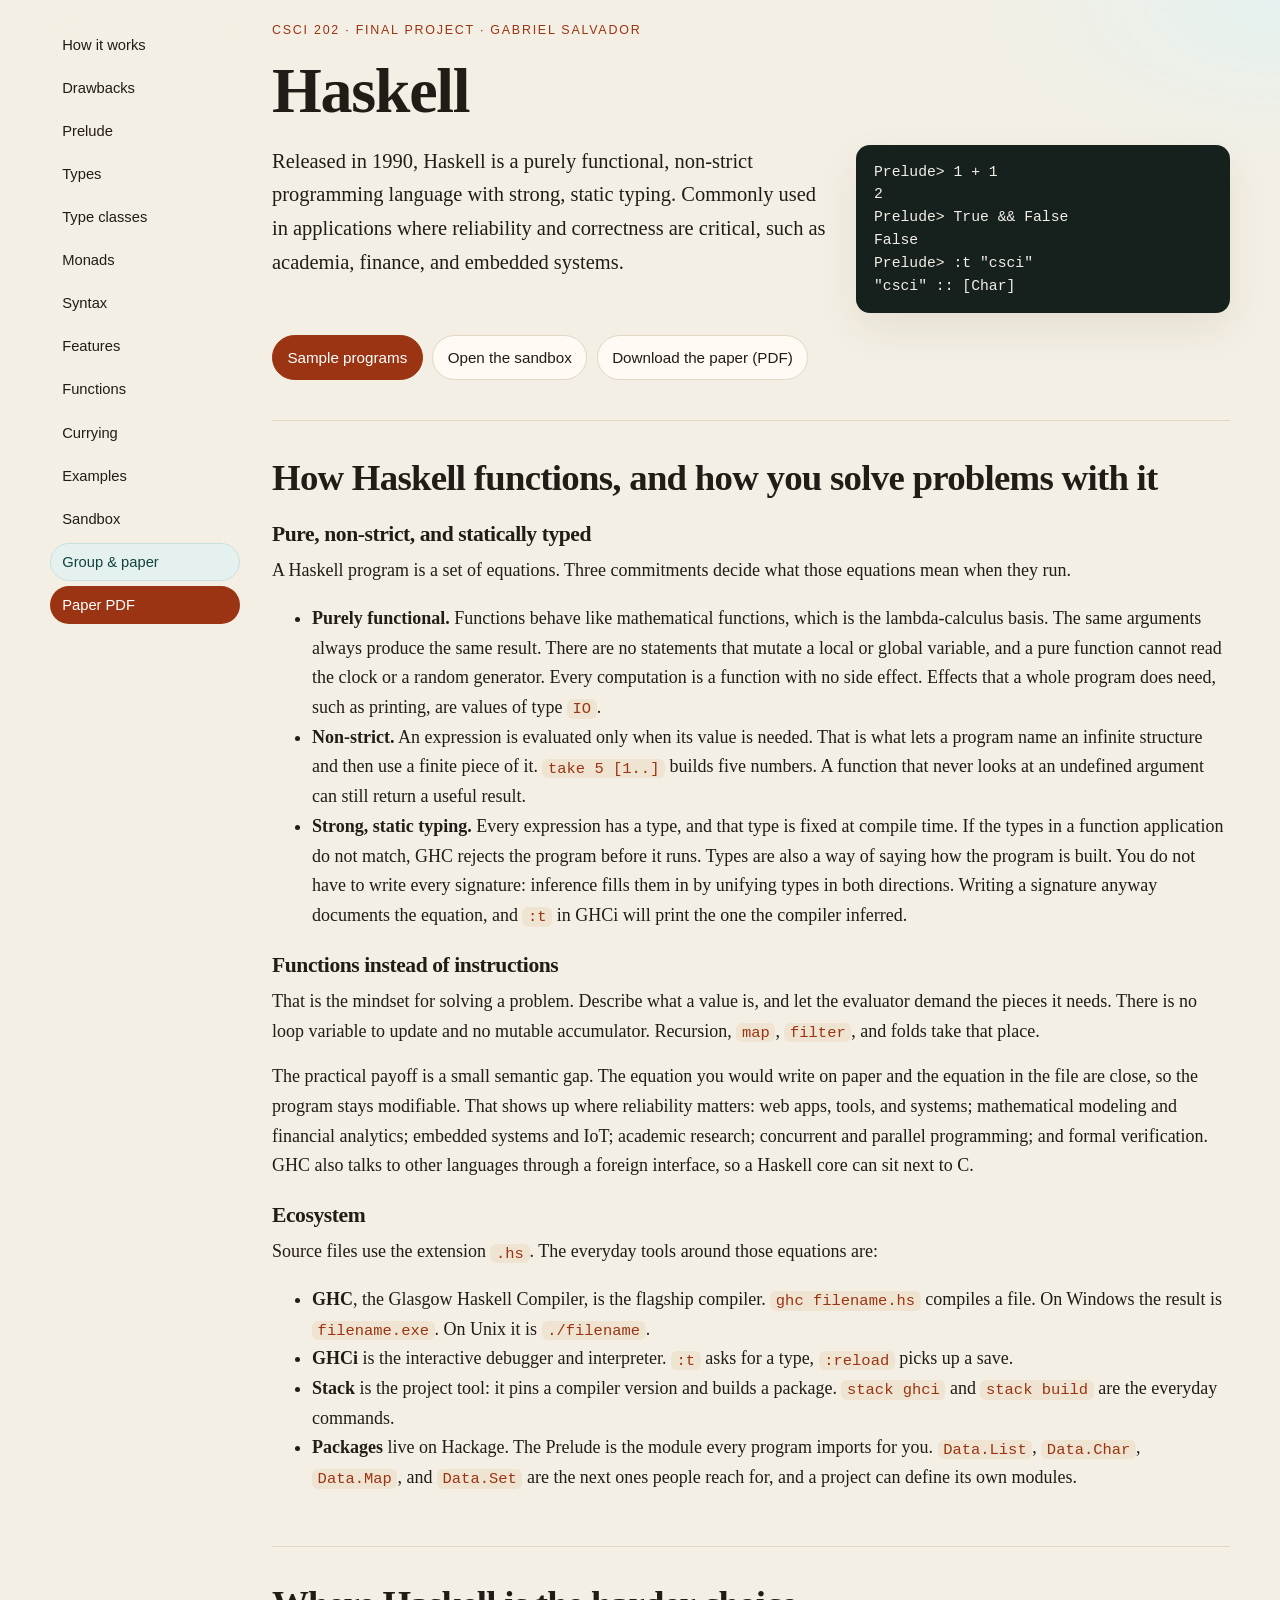
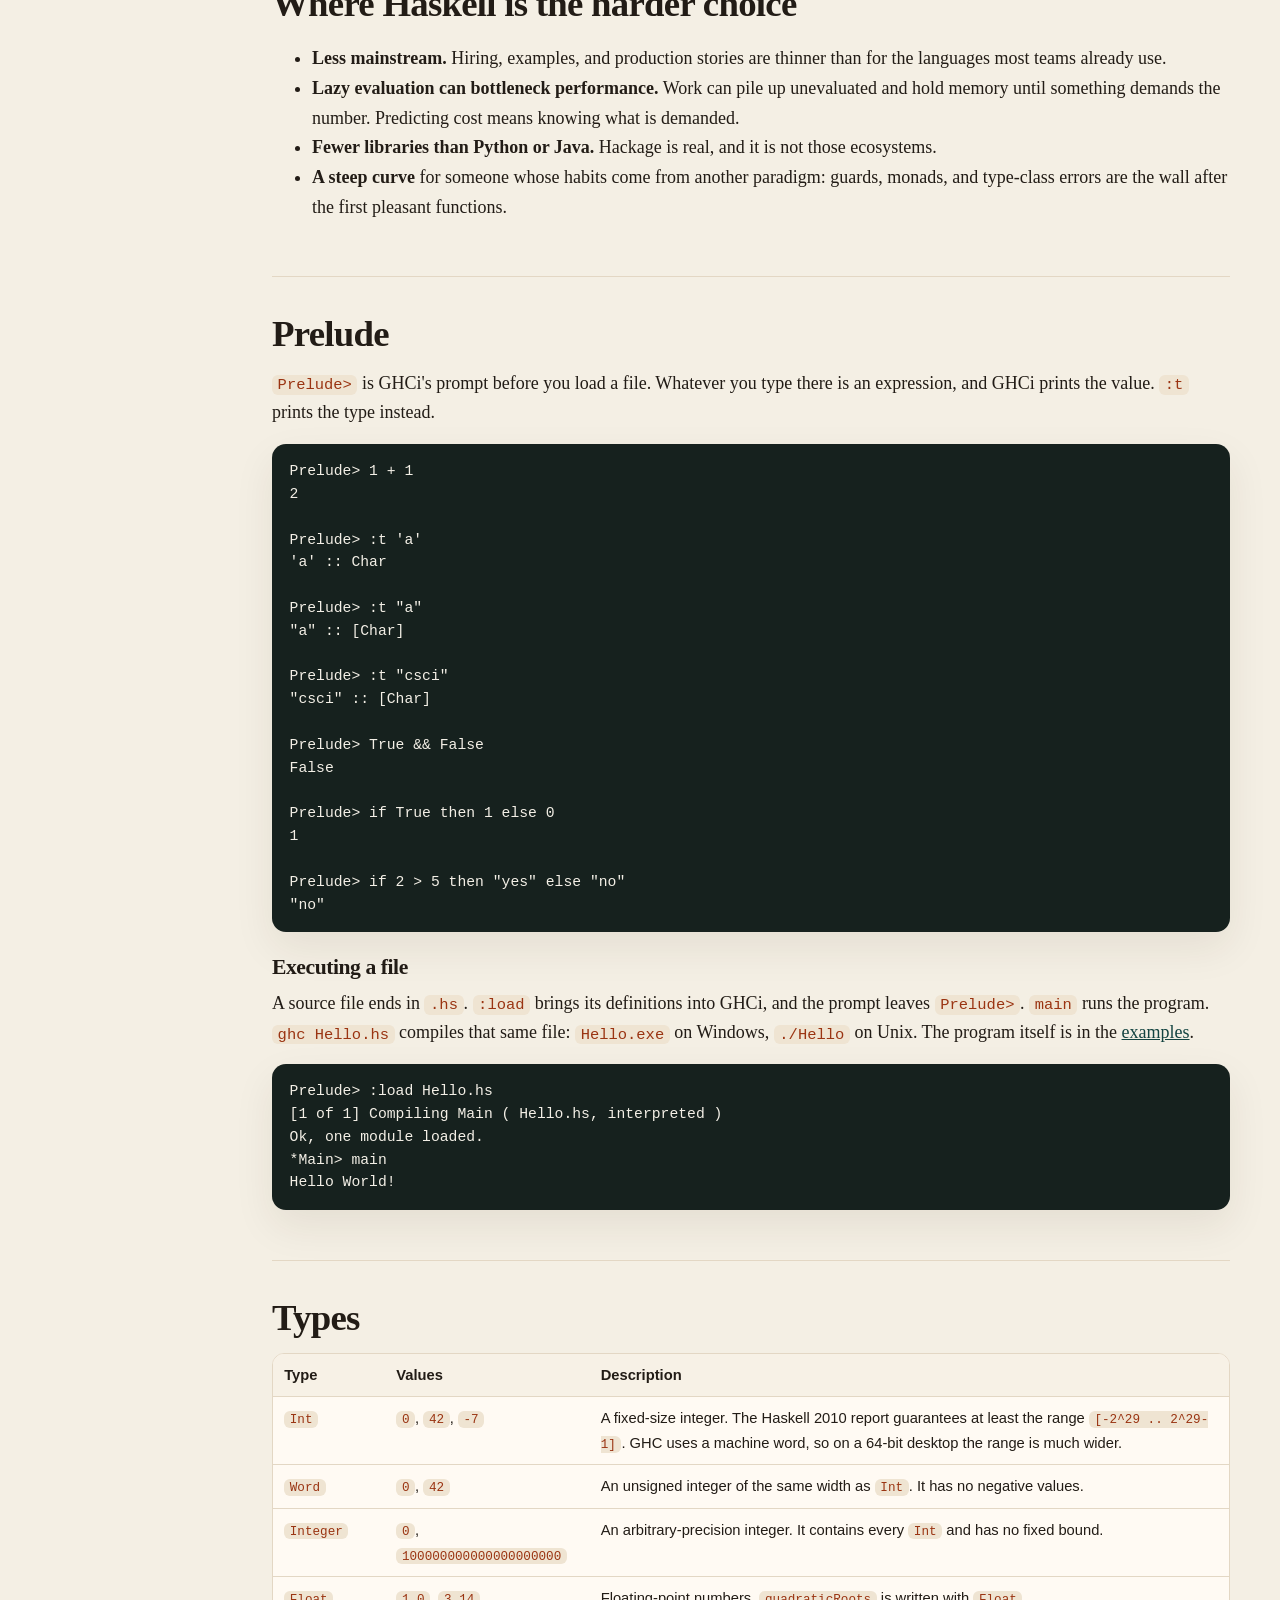
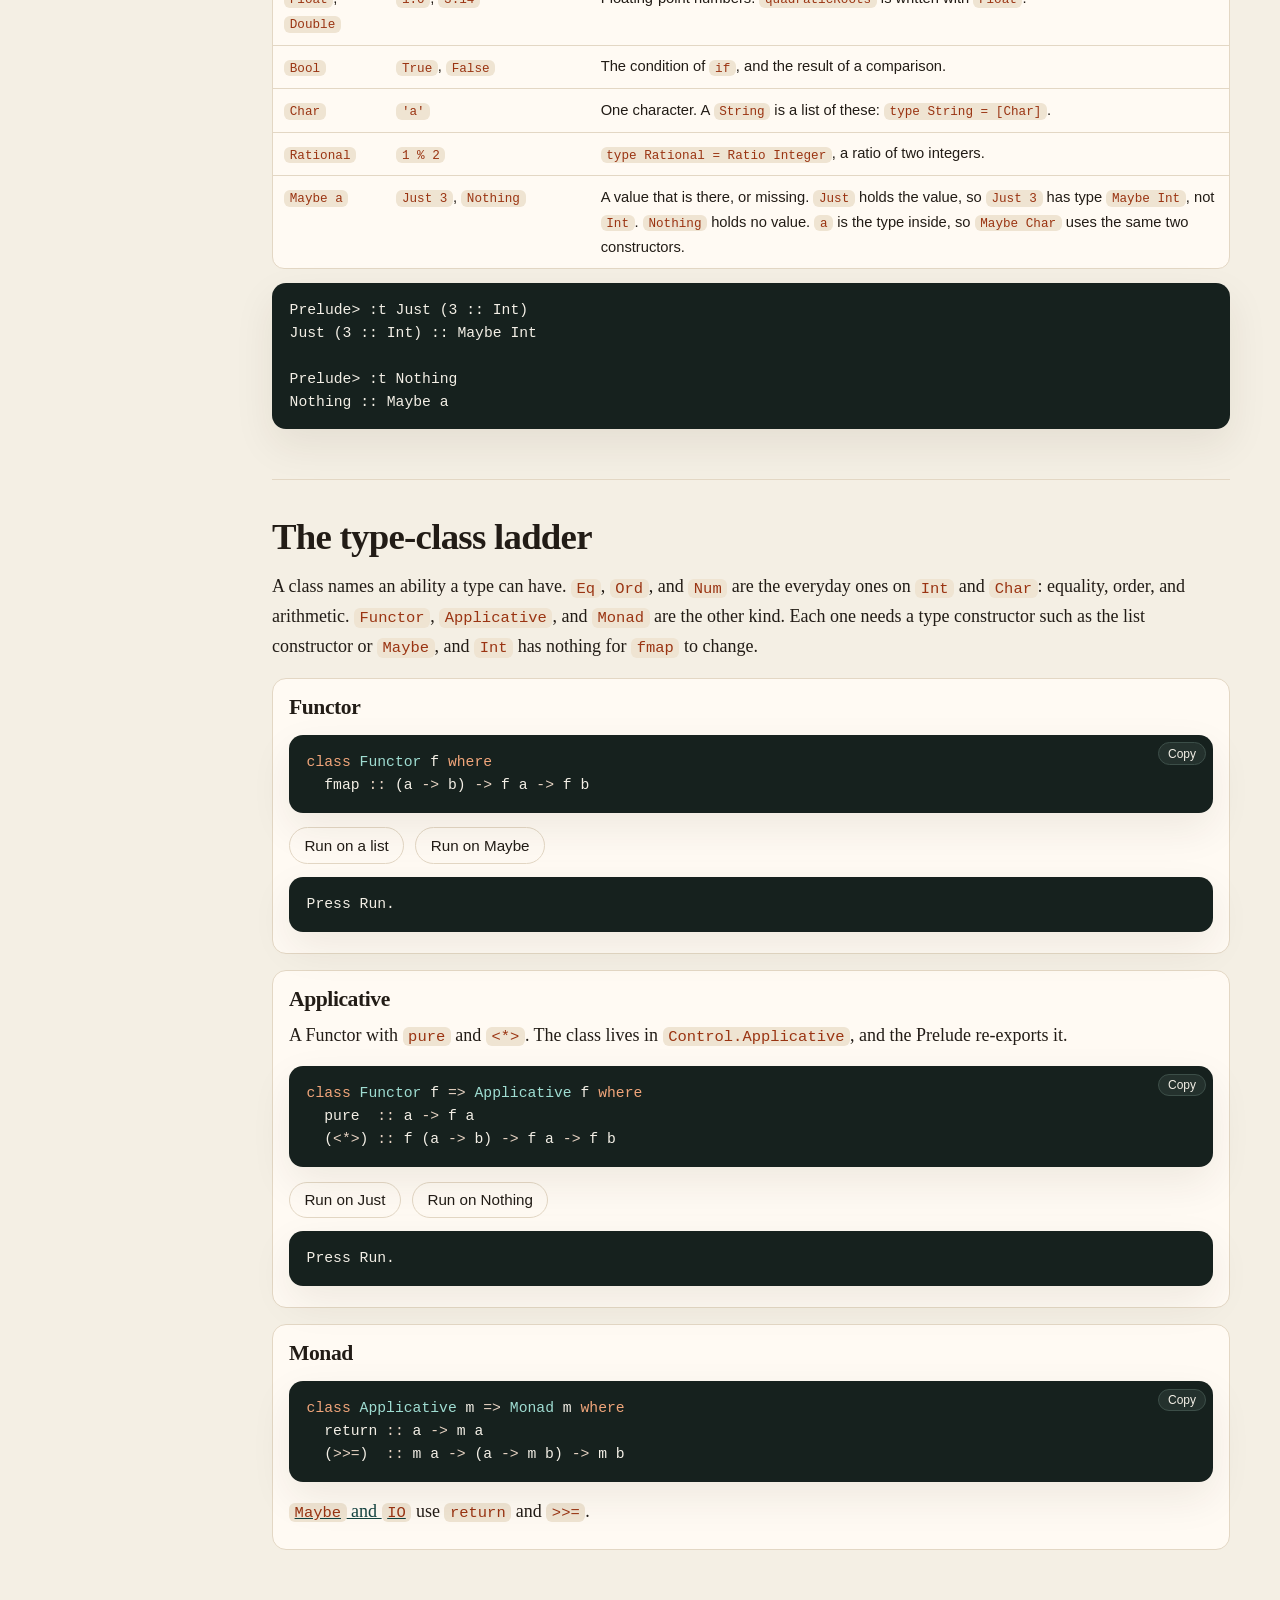
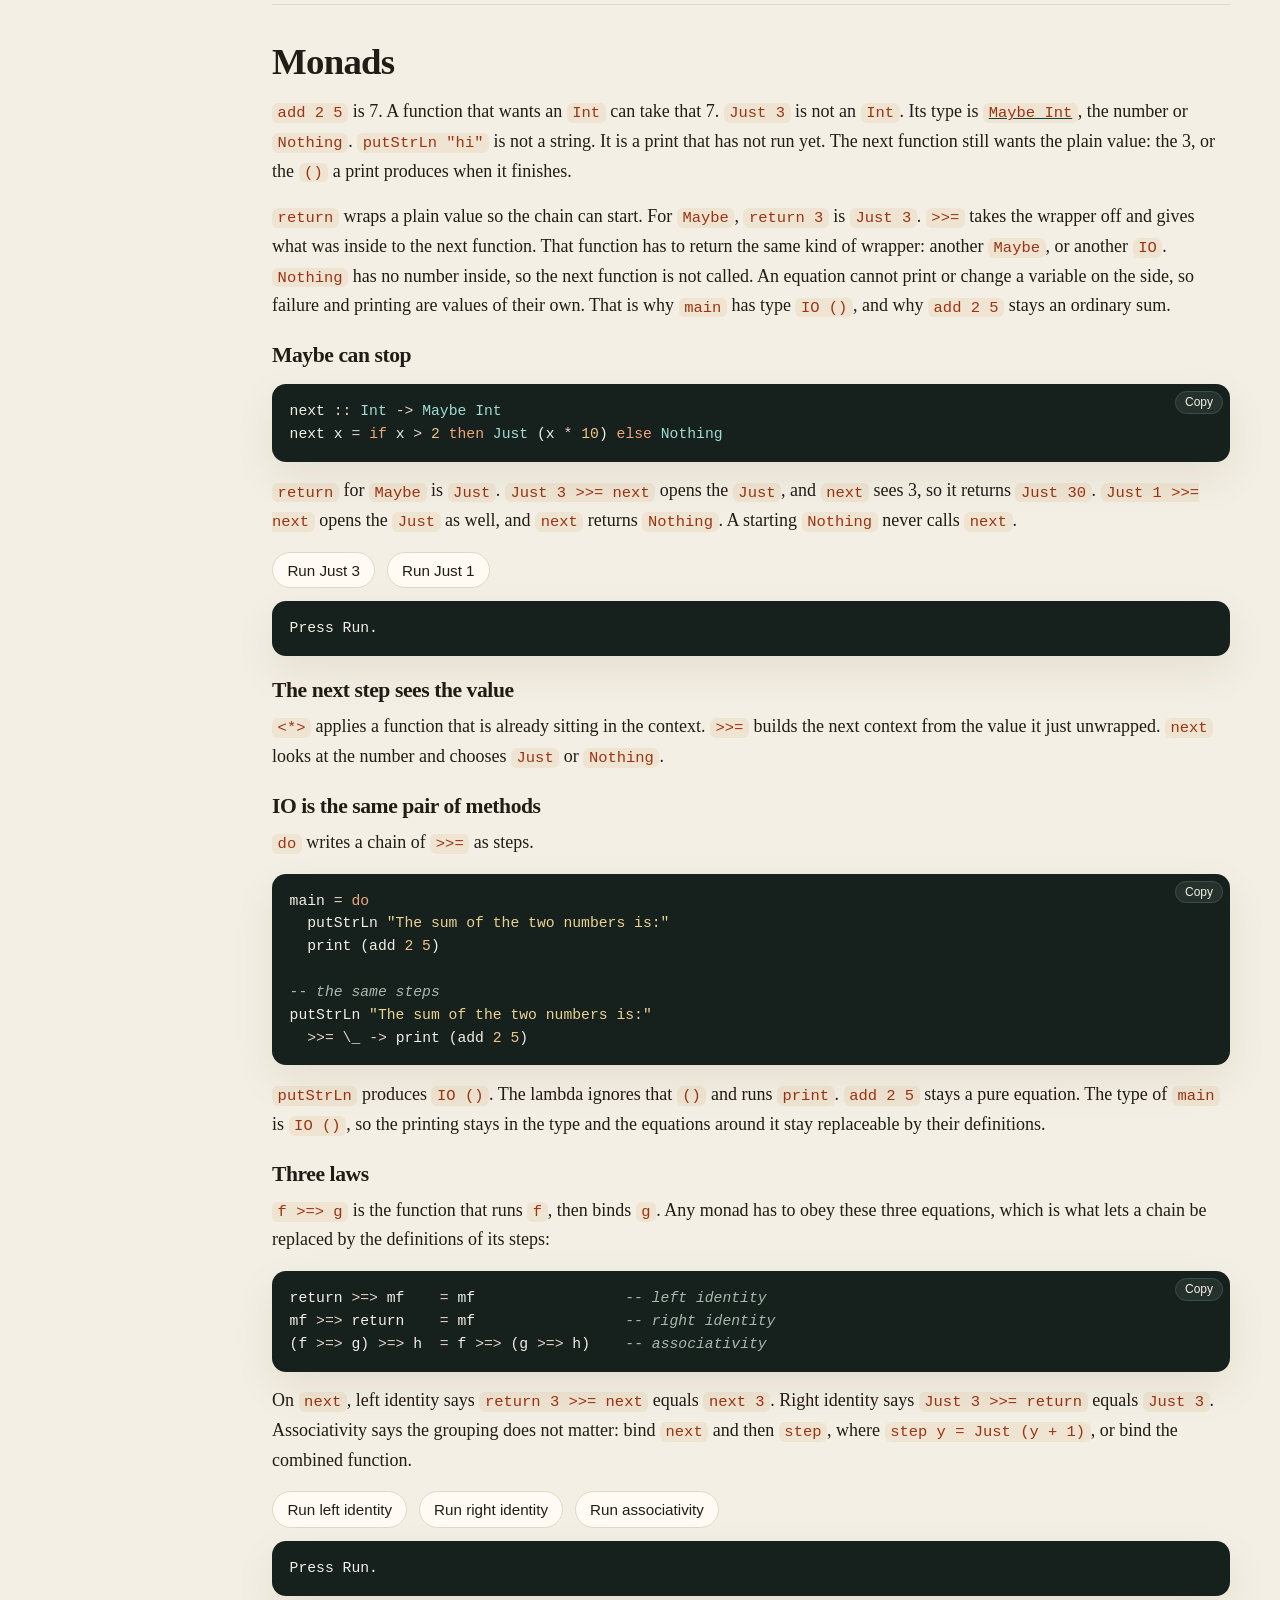
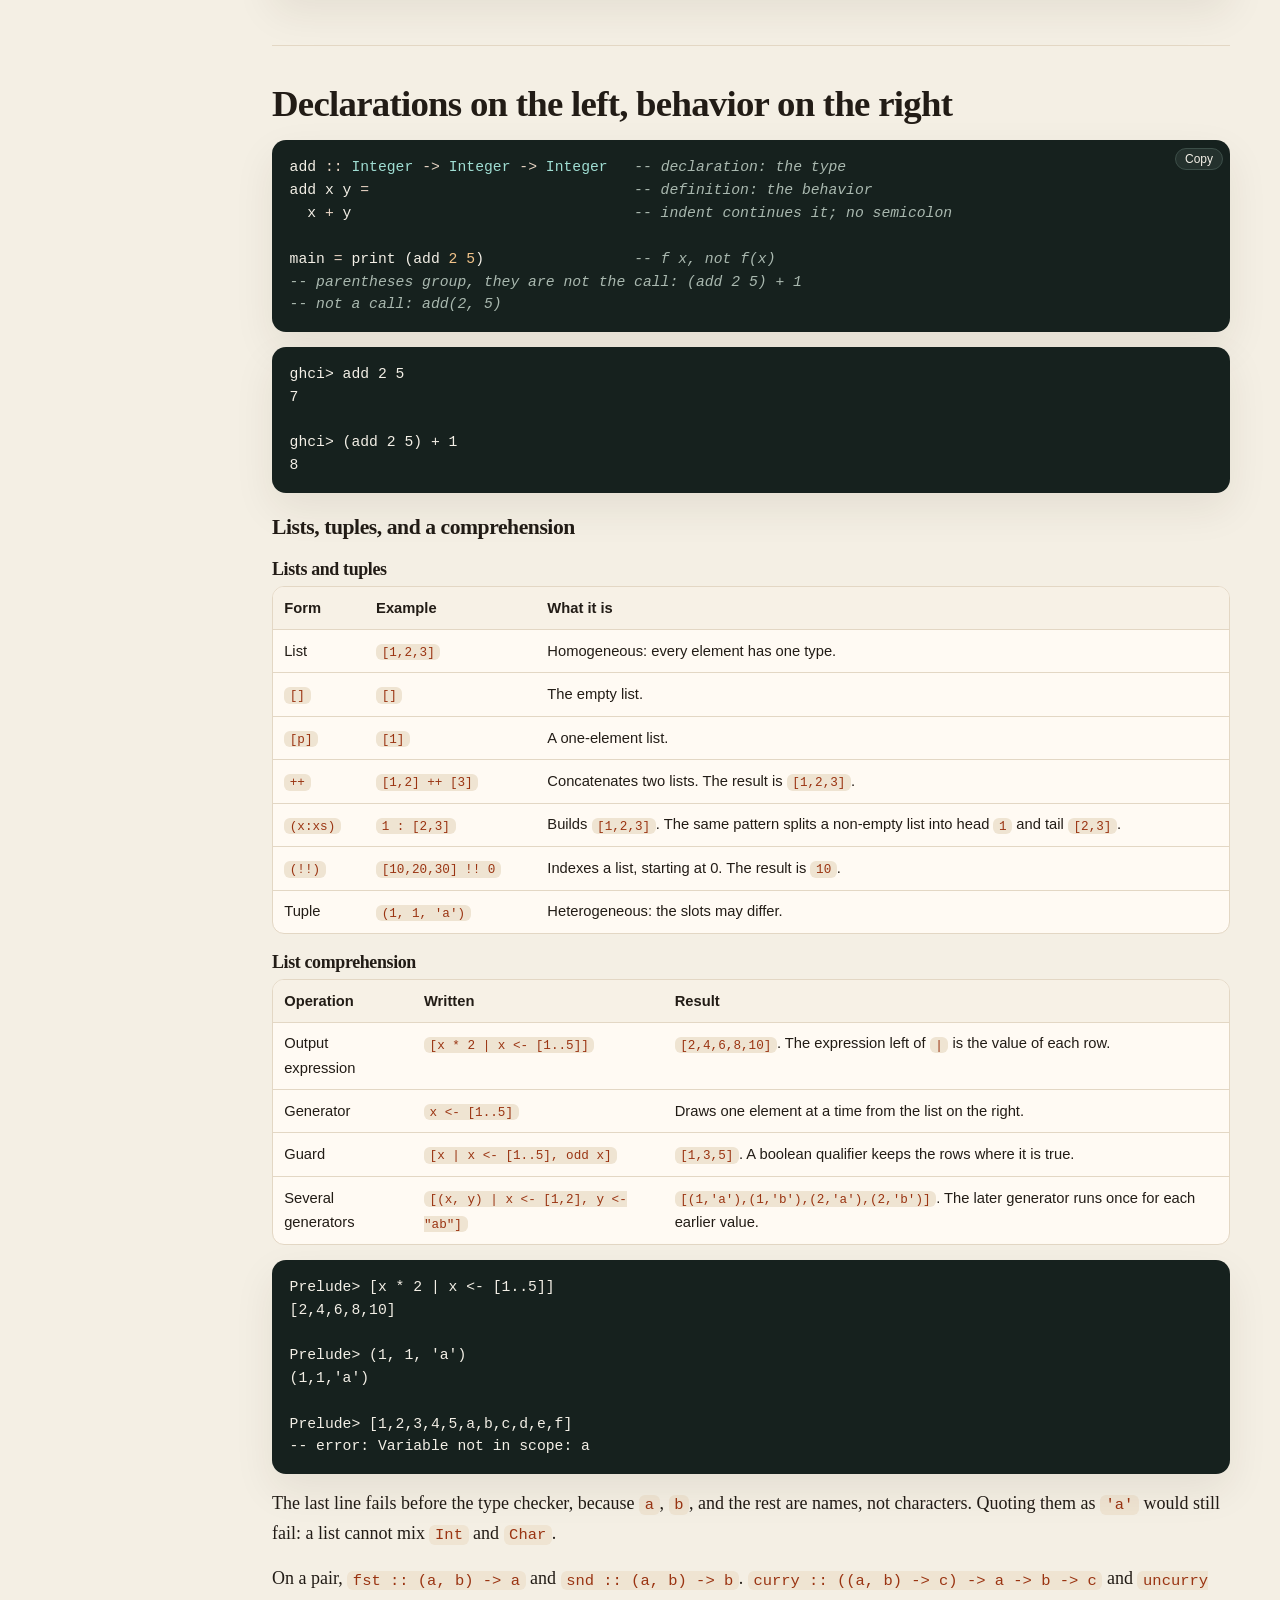
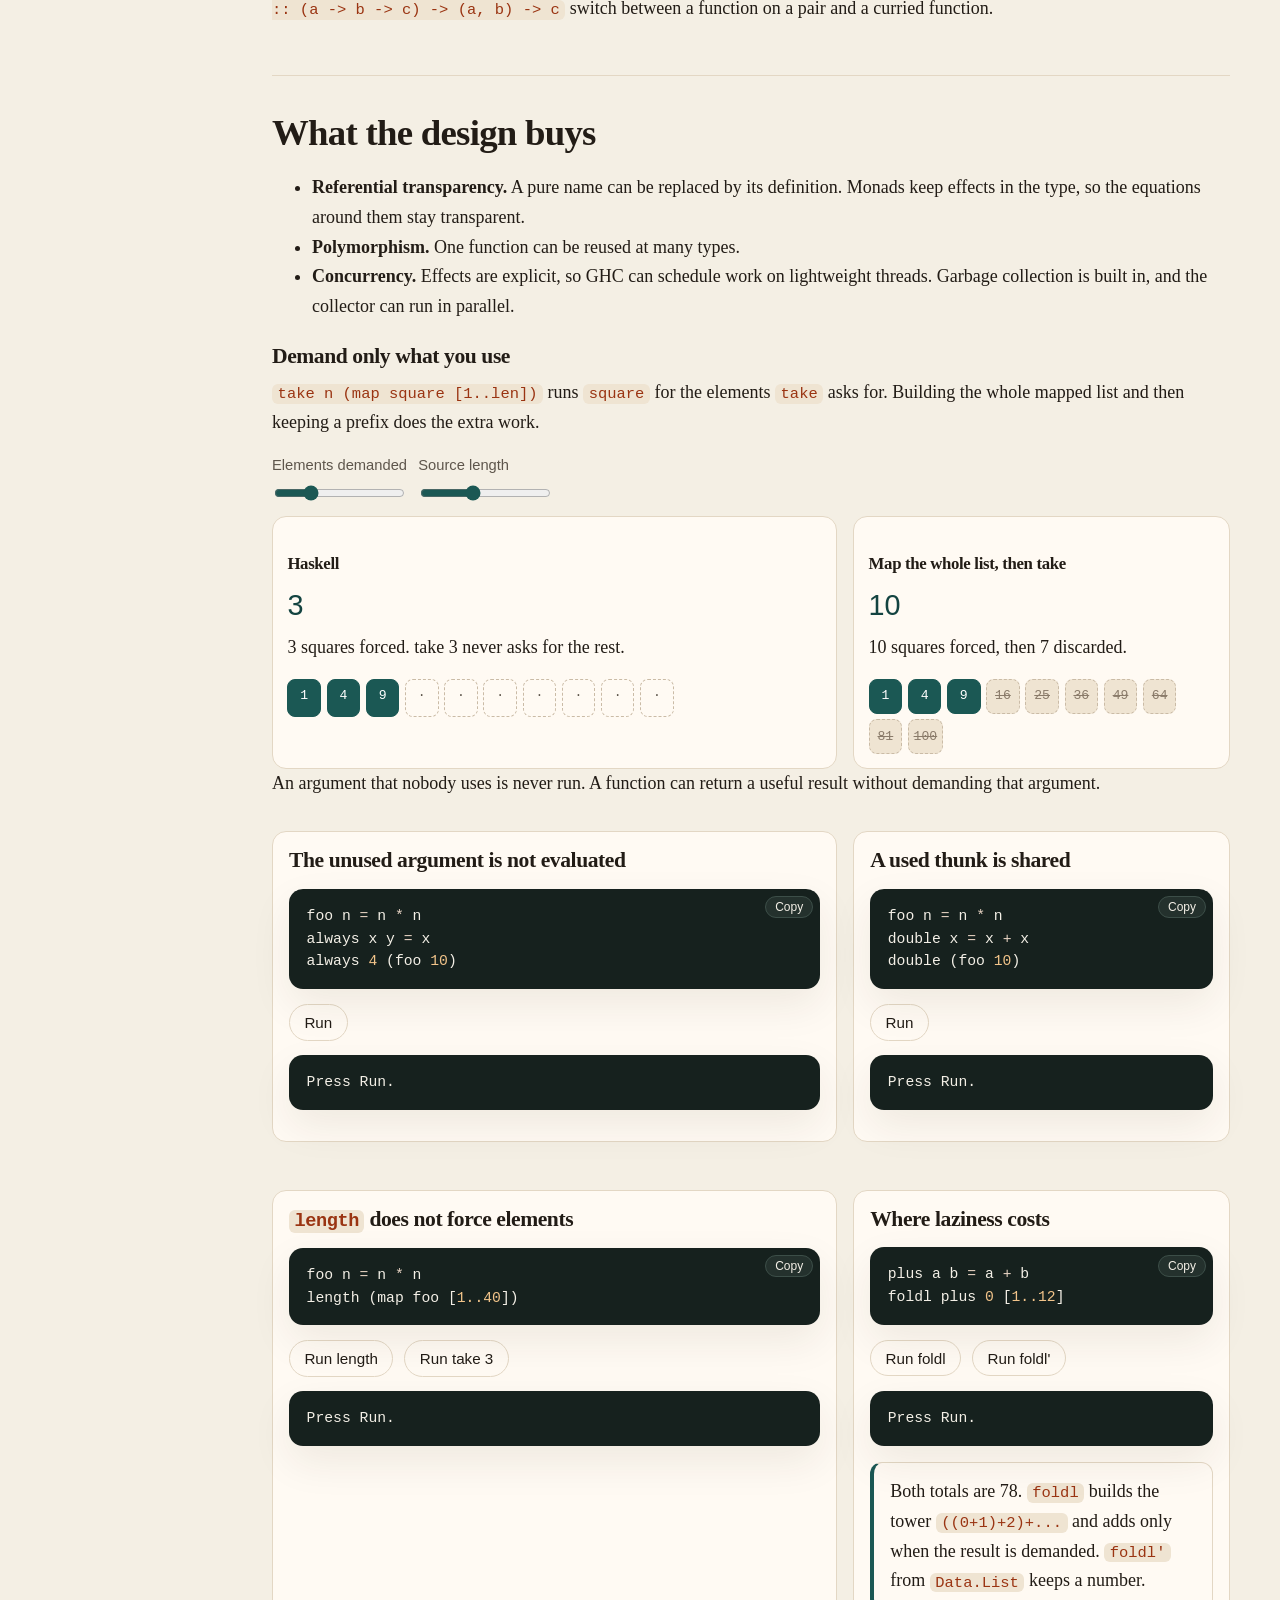
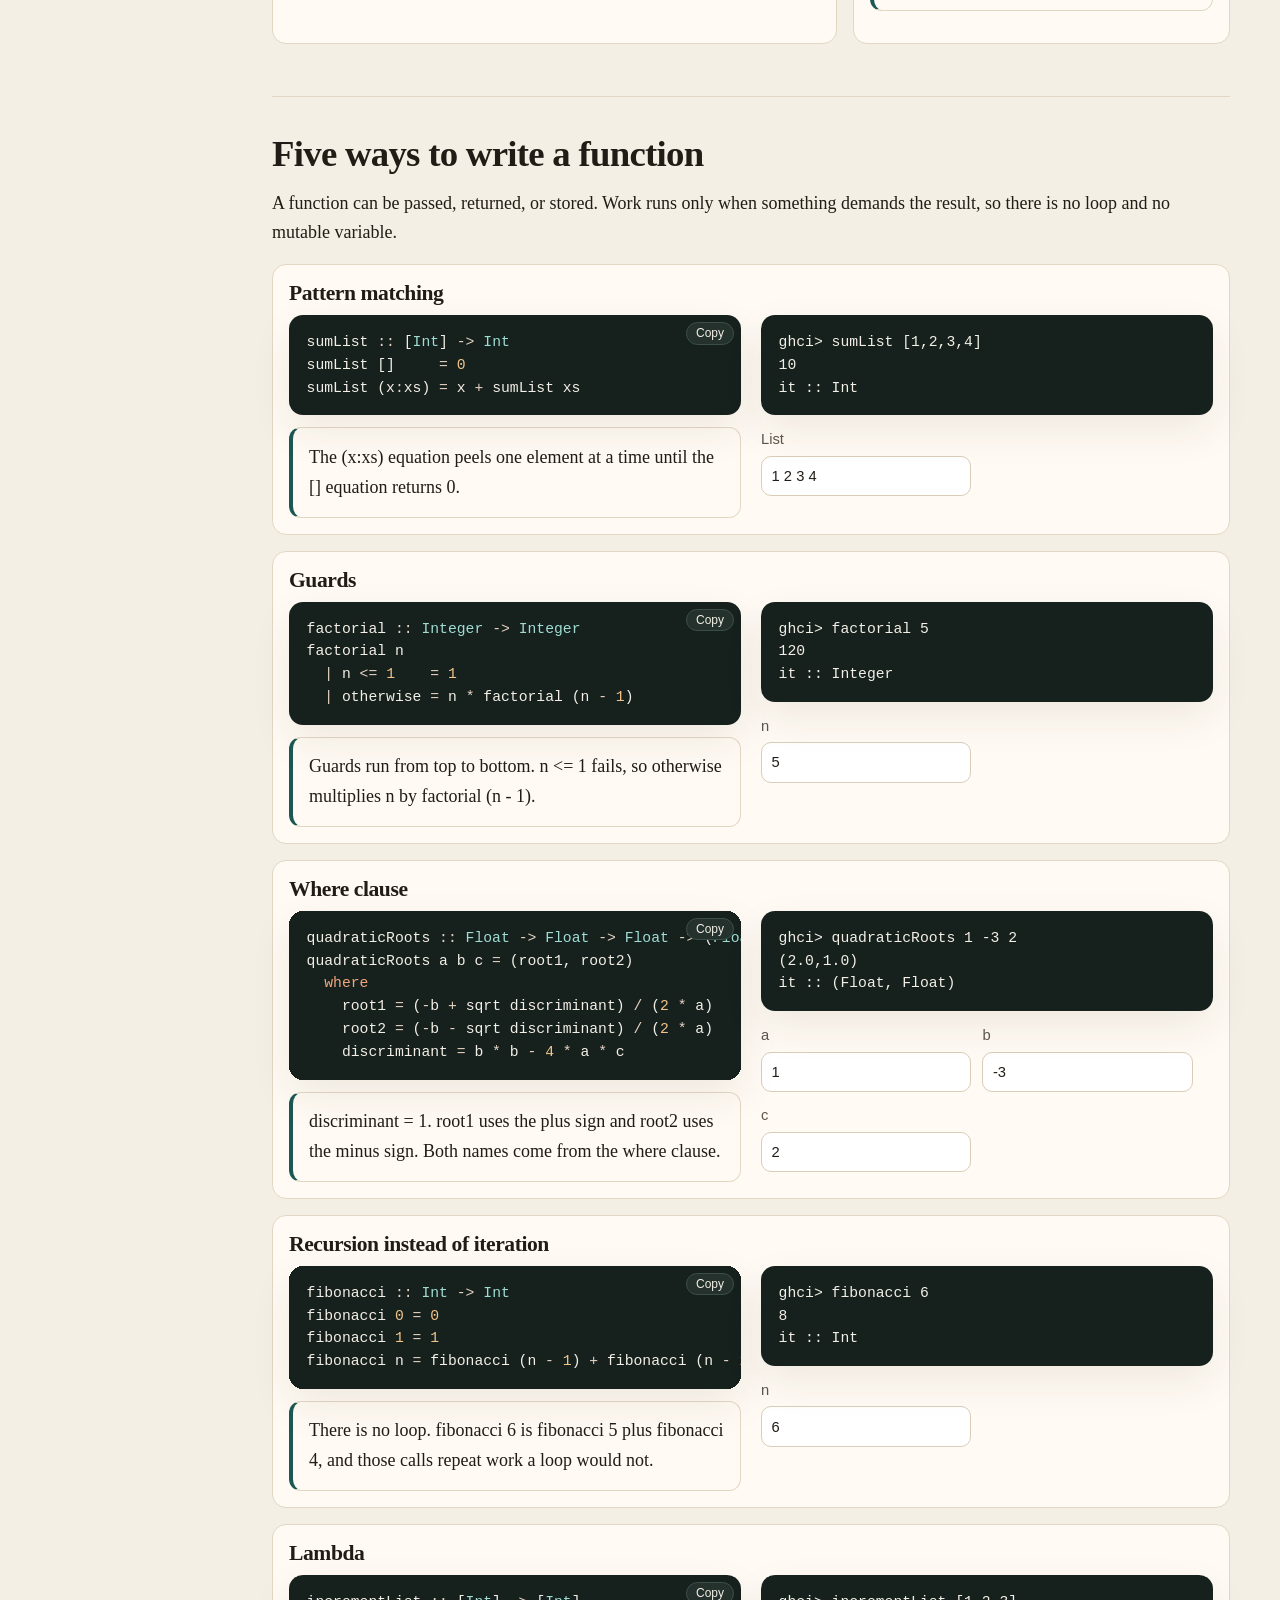
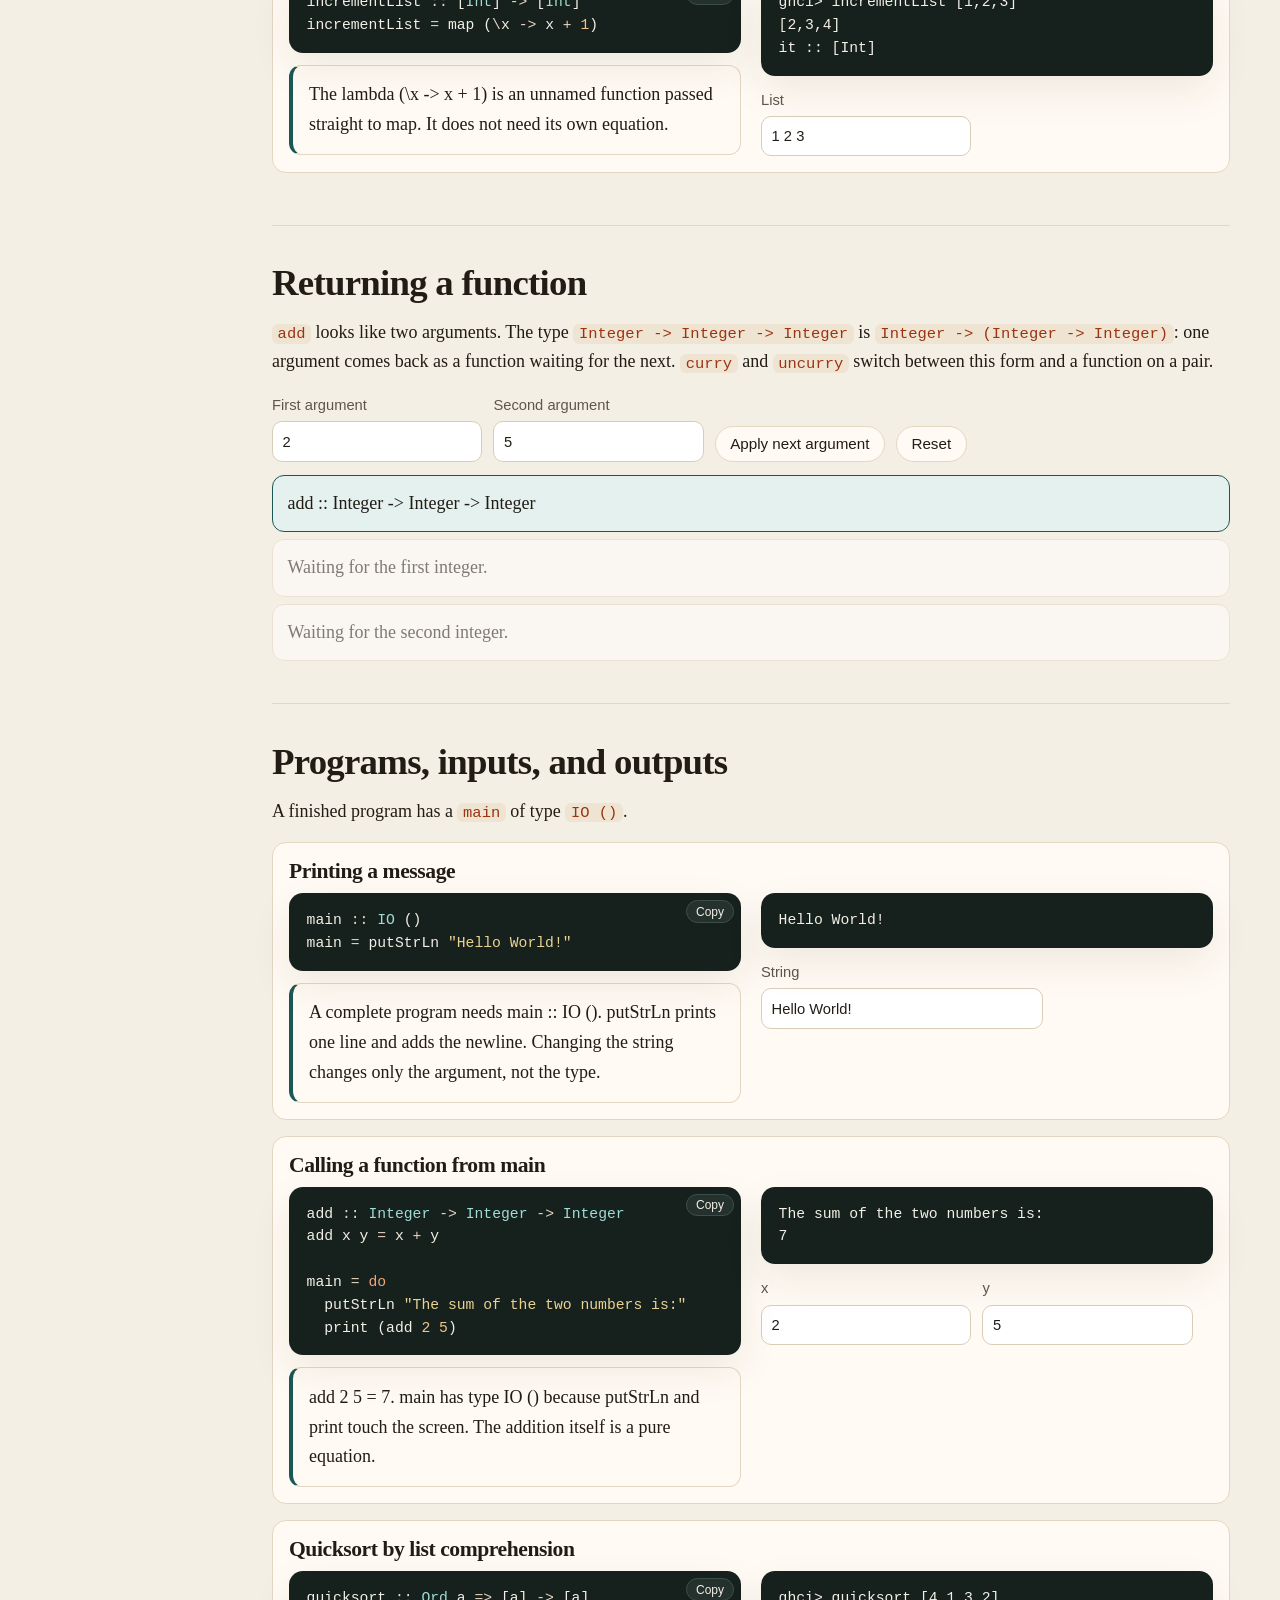
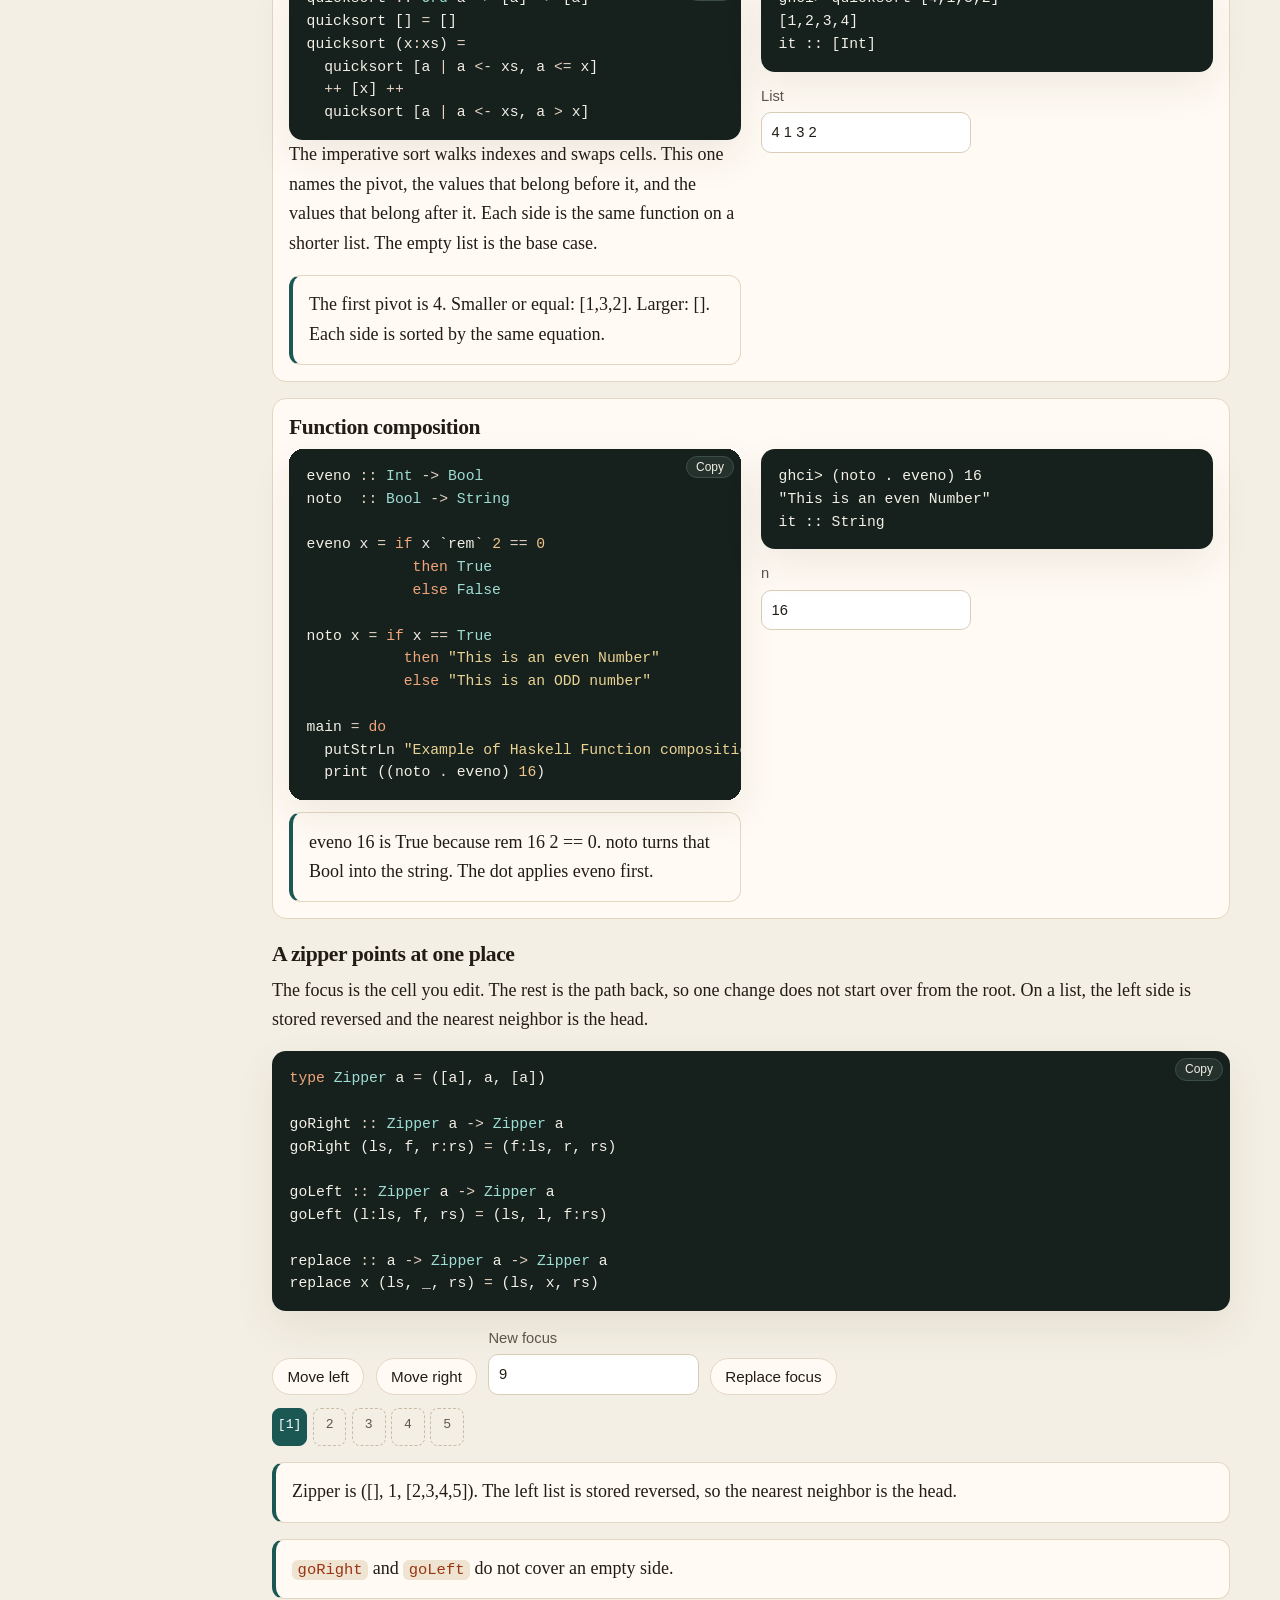
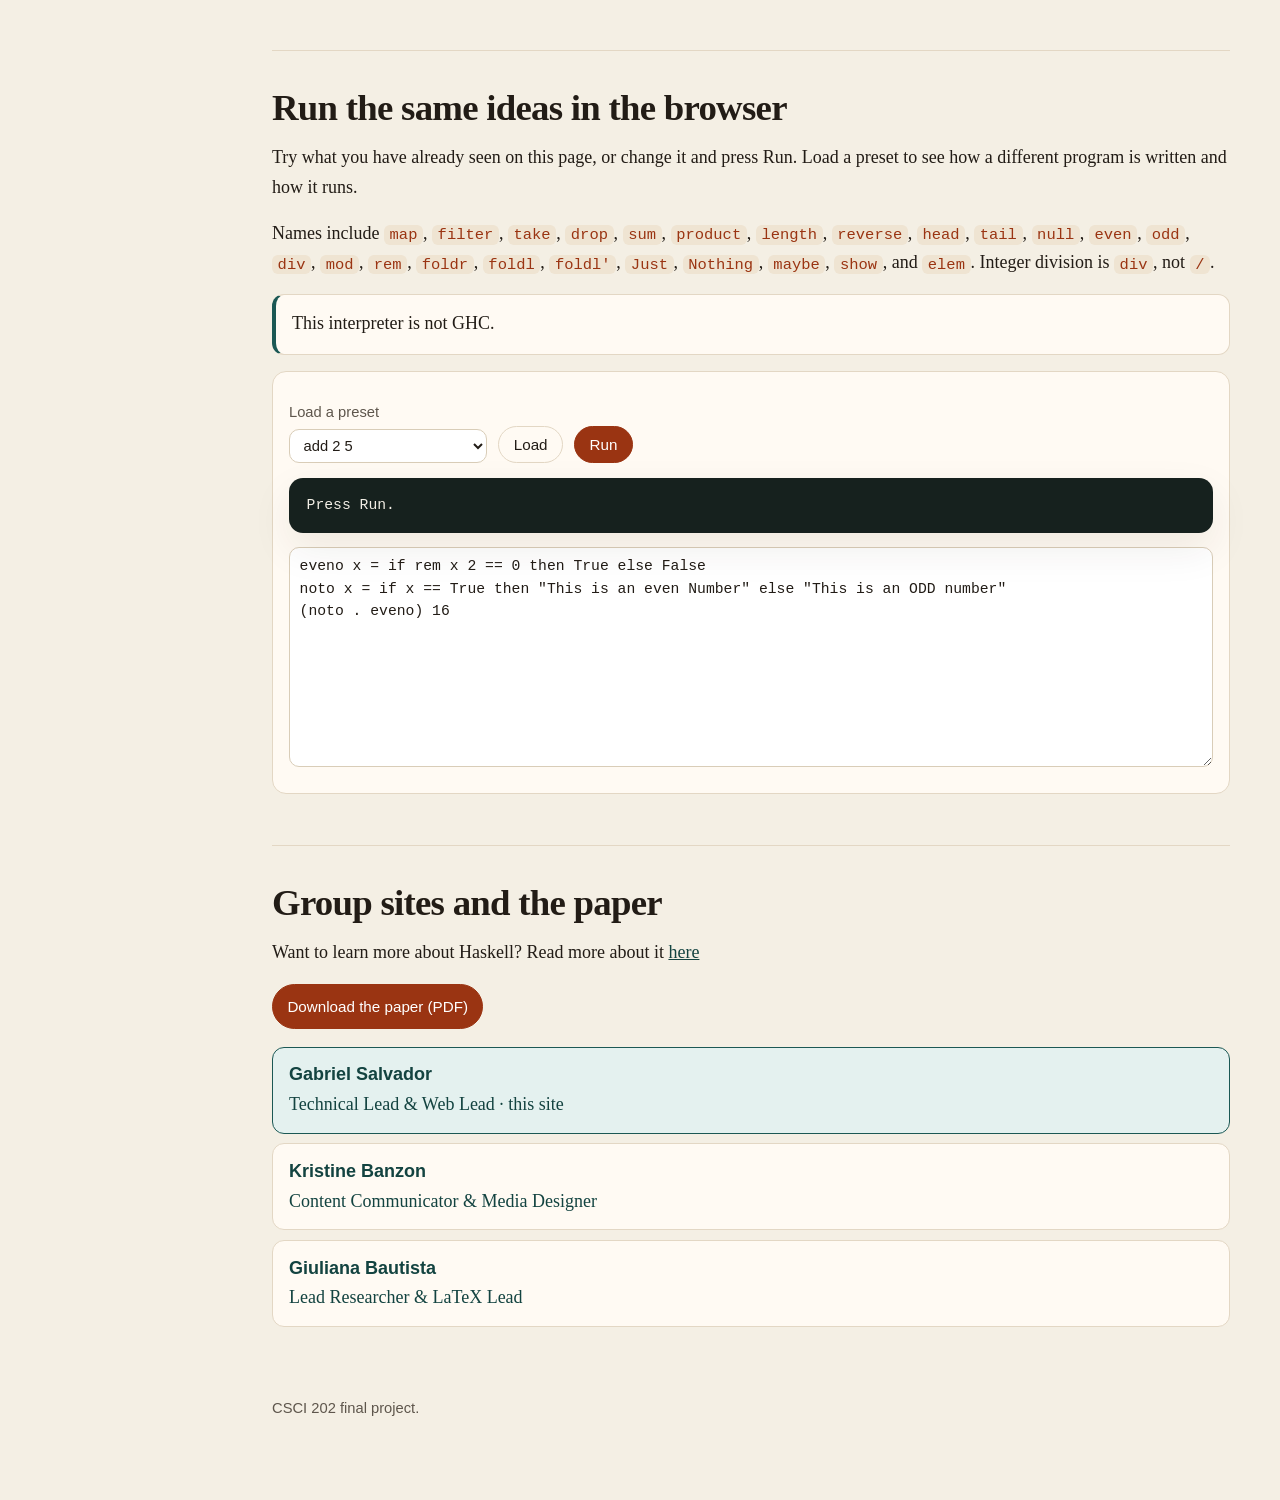
==== commit e20a96cf: "fix merge conflict" ====
--- a/index.html
+++ b/index.html
@@ -25,12 +25,12 @@
       <a href="#examples">Examples</a>
       <a href="#sandbox">Sandbox</a>
       <a href="#group">Group &amp; paper</a>
-      <a class="nav-pdf" data-paper href="https://drive.google.com/drive/folders/1ZQeTZFPqxqp_o-ASNNVVfVjlWMM9LJ6w?usp=sharing" target="_blank" rel="noopener noreferrer">Paper PDF</a>
+      <a class="nav-pdf" data-paper href="https://drive.google.com/drive/folders/1ZQeTZFPqxqp_o-ASNNVVfVjlWMM9LJ6w?usp=sharing" download>Paper PDF</a>
     </nav>
 
     <main id="content">
       <header class="hero">
-        <p class="kicker" id="byline">CSCI 202 · Final project · Gabriel Salvador</p>
+        <p class="kicker" id="byline">CSCI 202 · Final project · Gabriel Salvador · Kristine Banzon · Giuliana Bautista</p>
         <h1>Haskell</h1>
         <p class="lede">Released in 1990, Haskell is a purely functional, non-strict programming language with strong, static typing. Commonly used in applications where reliability and correctness are critical, such as academia, finance, and embedded systems.</p>
         <pre class="ghci" aria-label="GHCi sample">Prelude&gt; 1 + 1
@@ -42,7 +42,7 @@
         <div class="hero-actions">
           <a class="button primary" href="#examples">Sample programs</a>
           <a class="button" href="#sandbox">Open the sandbox</a>
-          <a class="button" data-paper href="https://drive.google.com/drive/folders/1ZQeTZFPqxqp_o-ASNNVVfVjlWMM9LJ6w?usp=sharing" target="_blank" rel="noopener noreferrer">Download the paper (PDF)</a>
+          <a class="button" data-paper href="https://drive.google.com/drive/folders/1ZQeTZFPqxqp_o-ASNNVVfVjlWMM9LJ6w?usp=sharing" download>Download the paper (PDF)</a>
         </div>
       </header>
 
@@ -593,7 +593,8 @@
 
       <section id="group">
         <h2>Group sites and the paper</h2>
-        <p>Want to learn more about Haskell? Read more about it <a data-paper href="https://drive.google.com/drive/folders/1ZQeTZFPqxqp_o-ASNNVVfVjlWMM9LJ6w?usp=sharing" target="_blank" rel="noopener noreferrer">here</a></p>
+        <p>Want to learn more about Haskell? Read more about it <a data-paper href="https://drive.google.com/drive/folders/1ZQeTZFPqxqp_o-ASNNVVfVjlWMM9LJ6w?usp=sharing">here</a></p>
+        <p><a class="button primary" data-paper data-paper-label href="https://drive.google.com/drive/folders/1ZQeTZFPqxqp_o-ASNNVVfVjlWMM9LJ6w?usp=sharing" download>Download the LaTeX paper (PDF)</a></p>
         <ul class="members" id="member-list">
           <li><a class="here" href="./"><strong>Gabriel Salvador</strong> Haskell · this site</a></li>
         </ul>
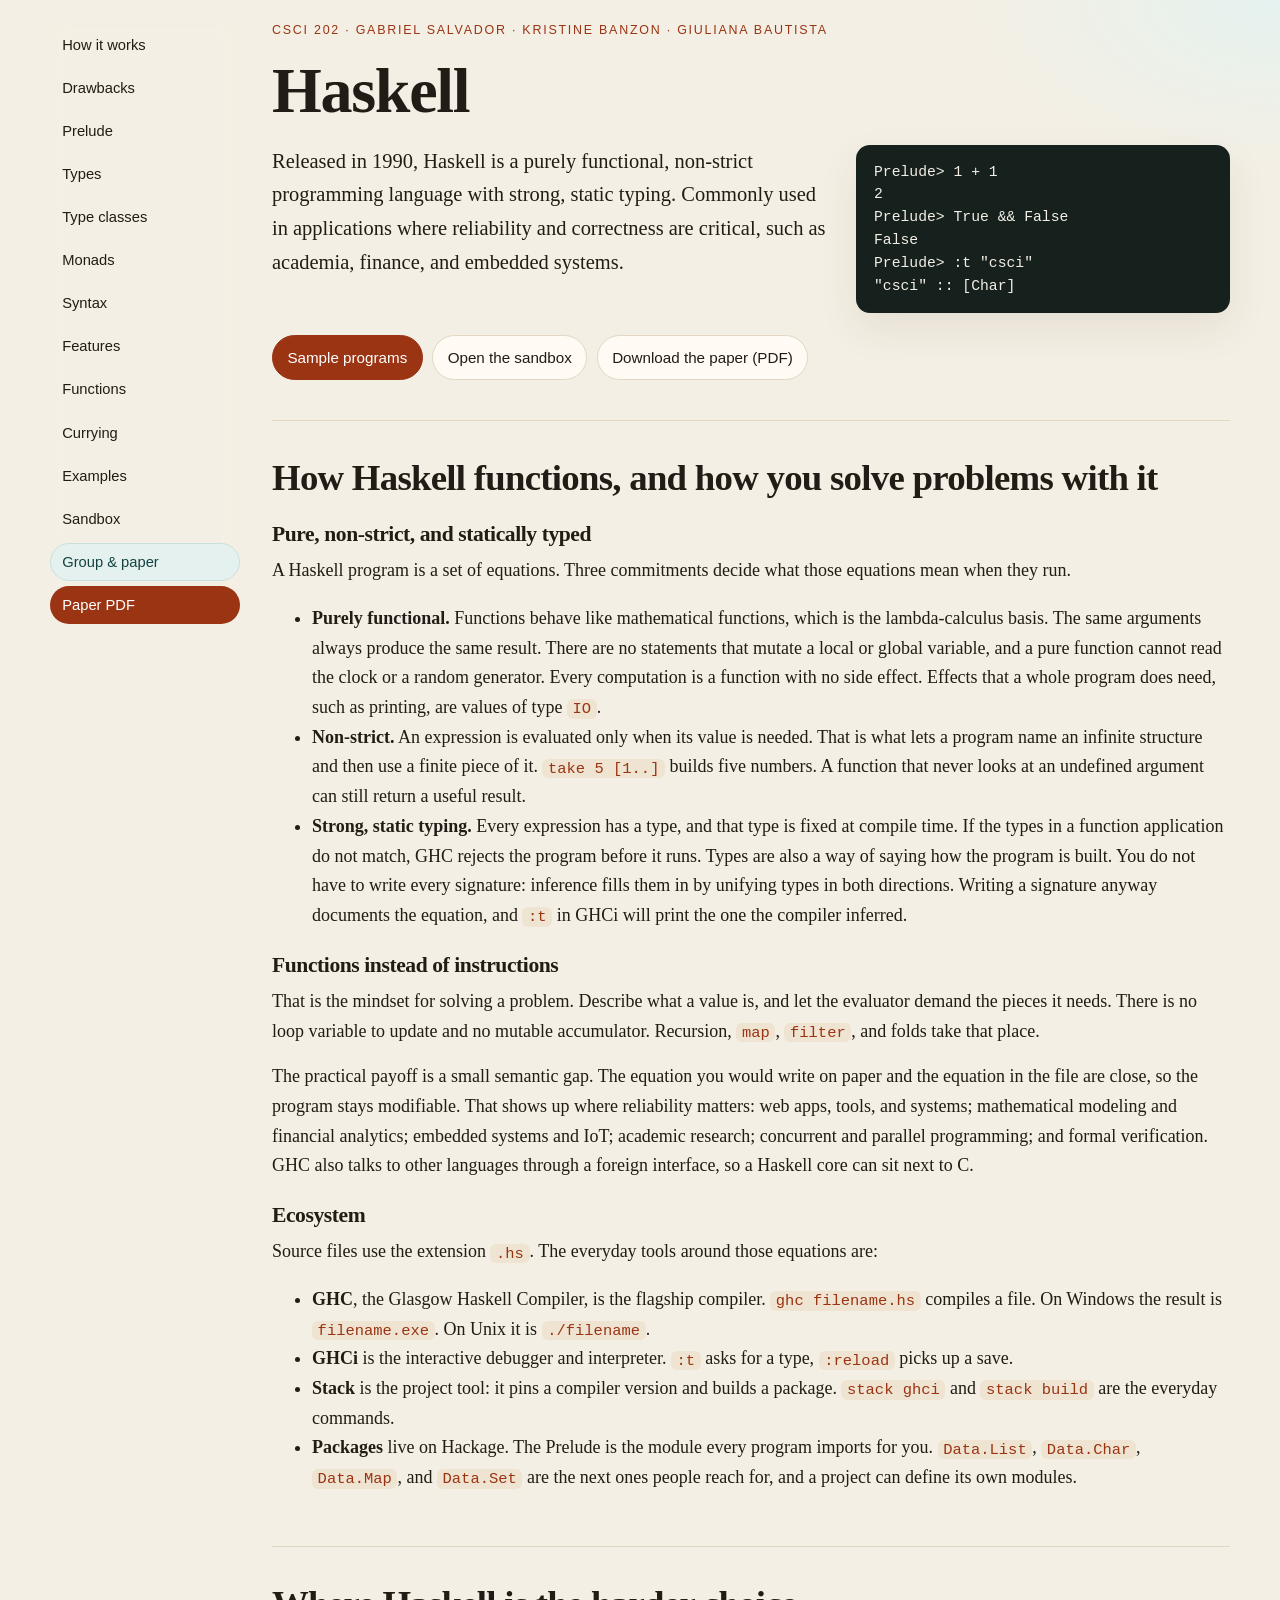
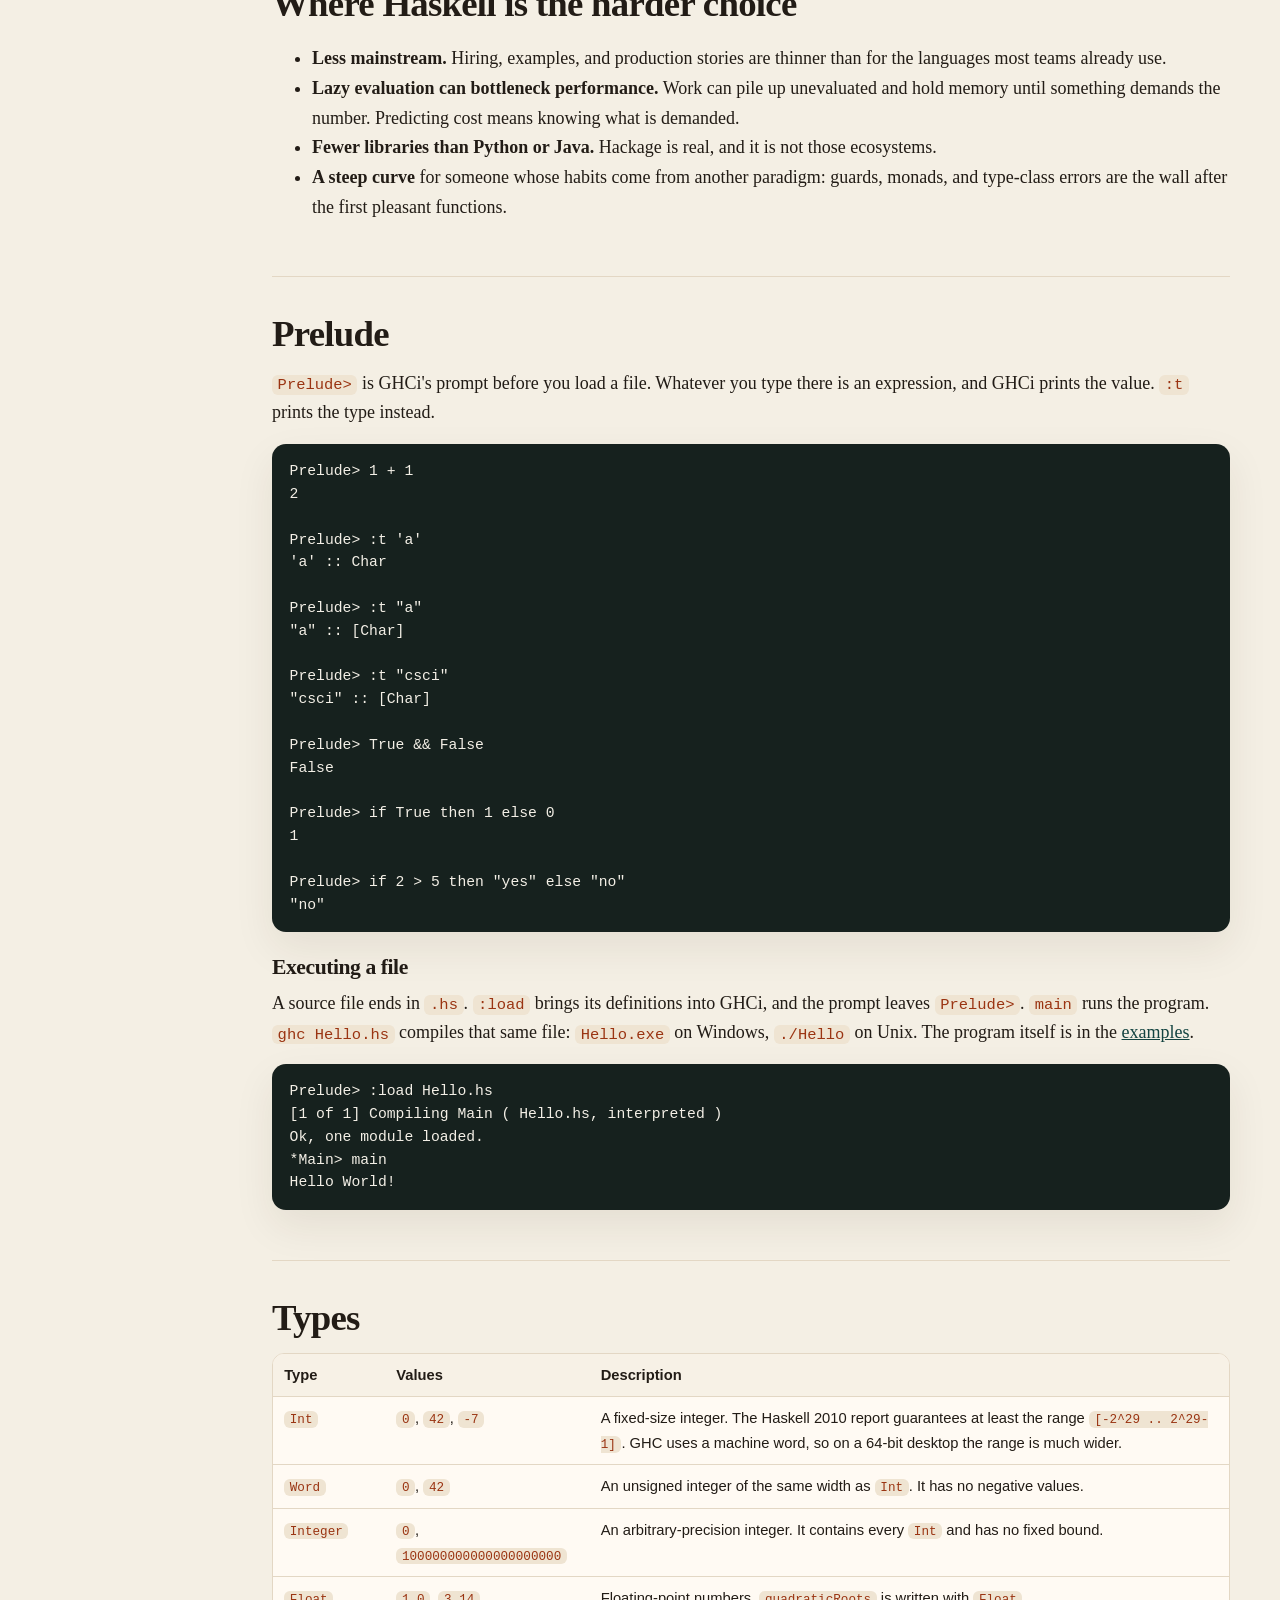
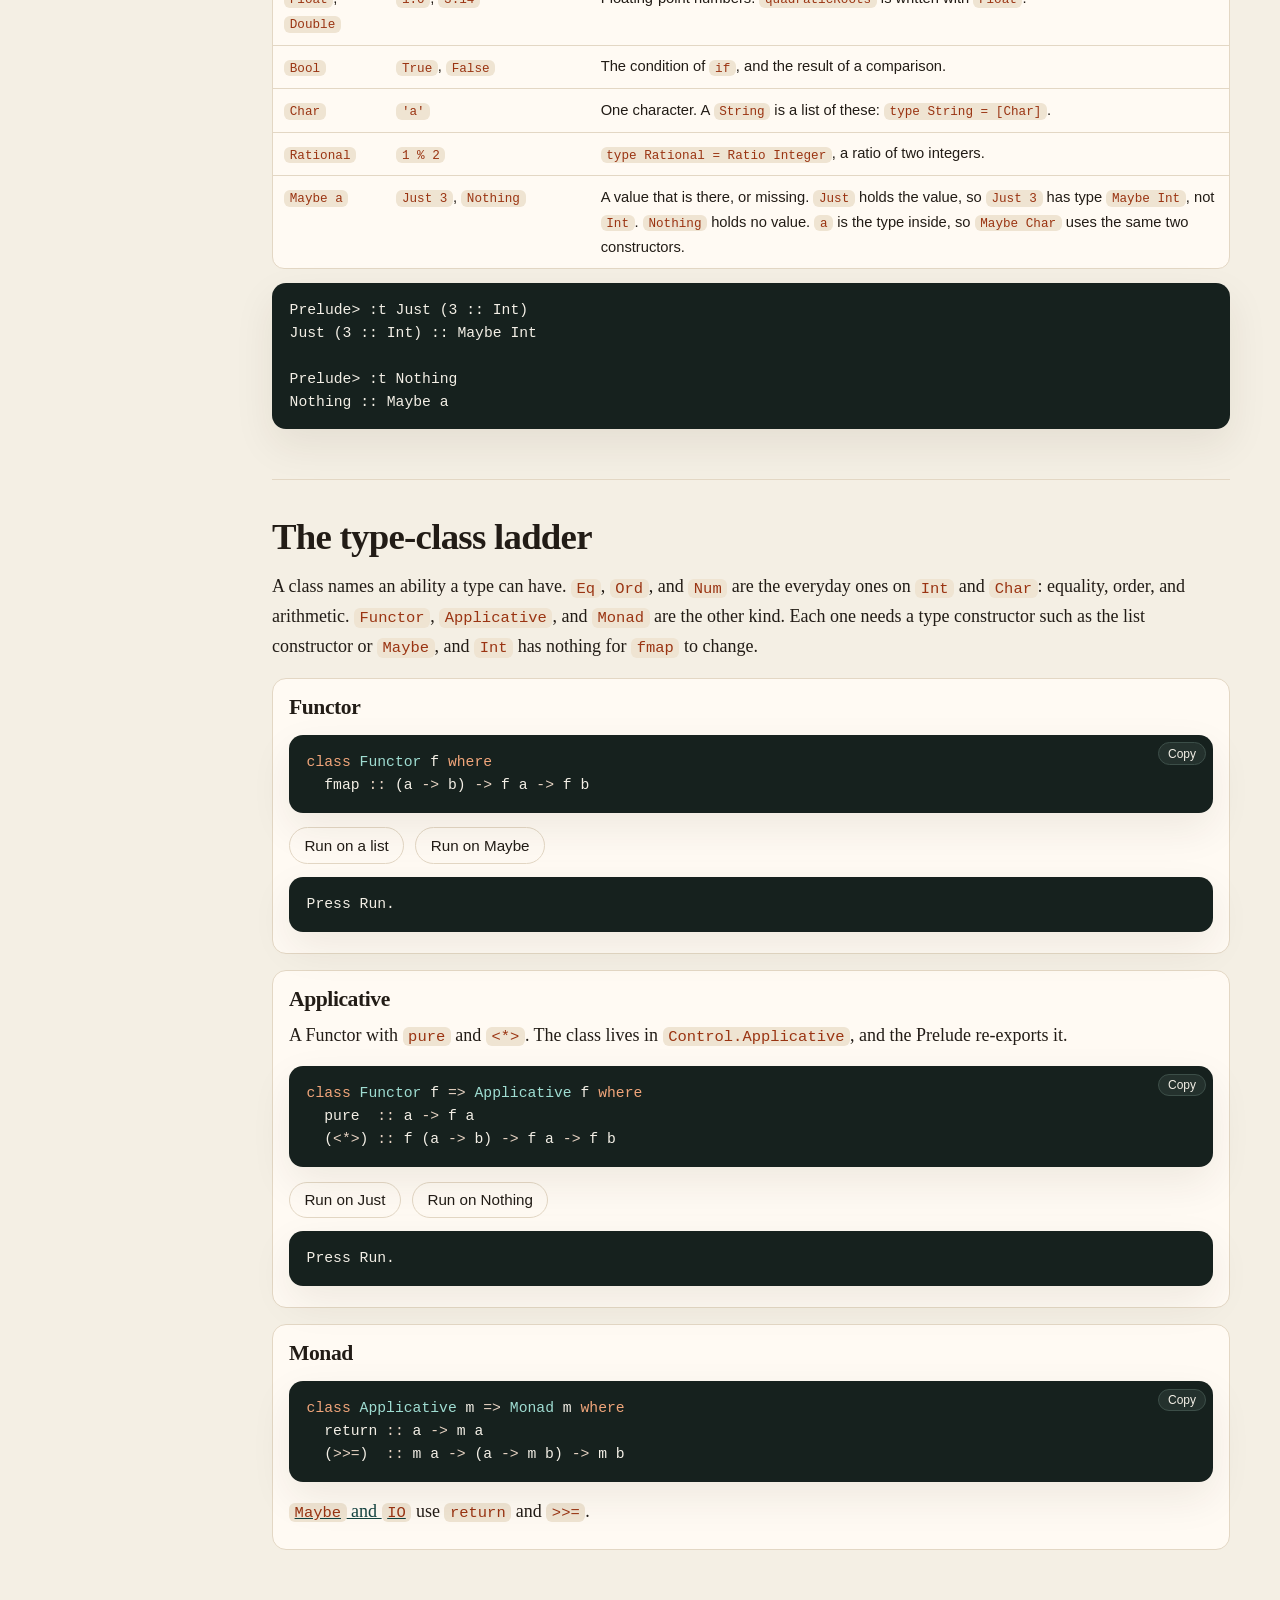
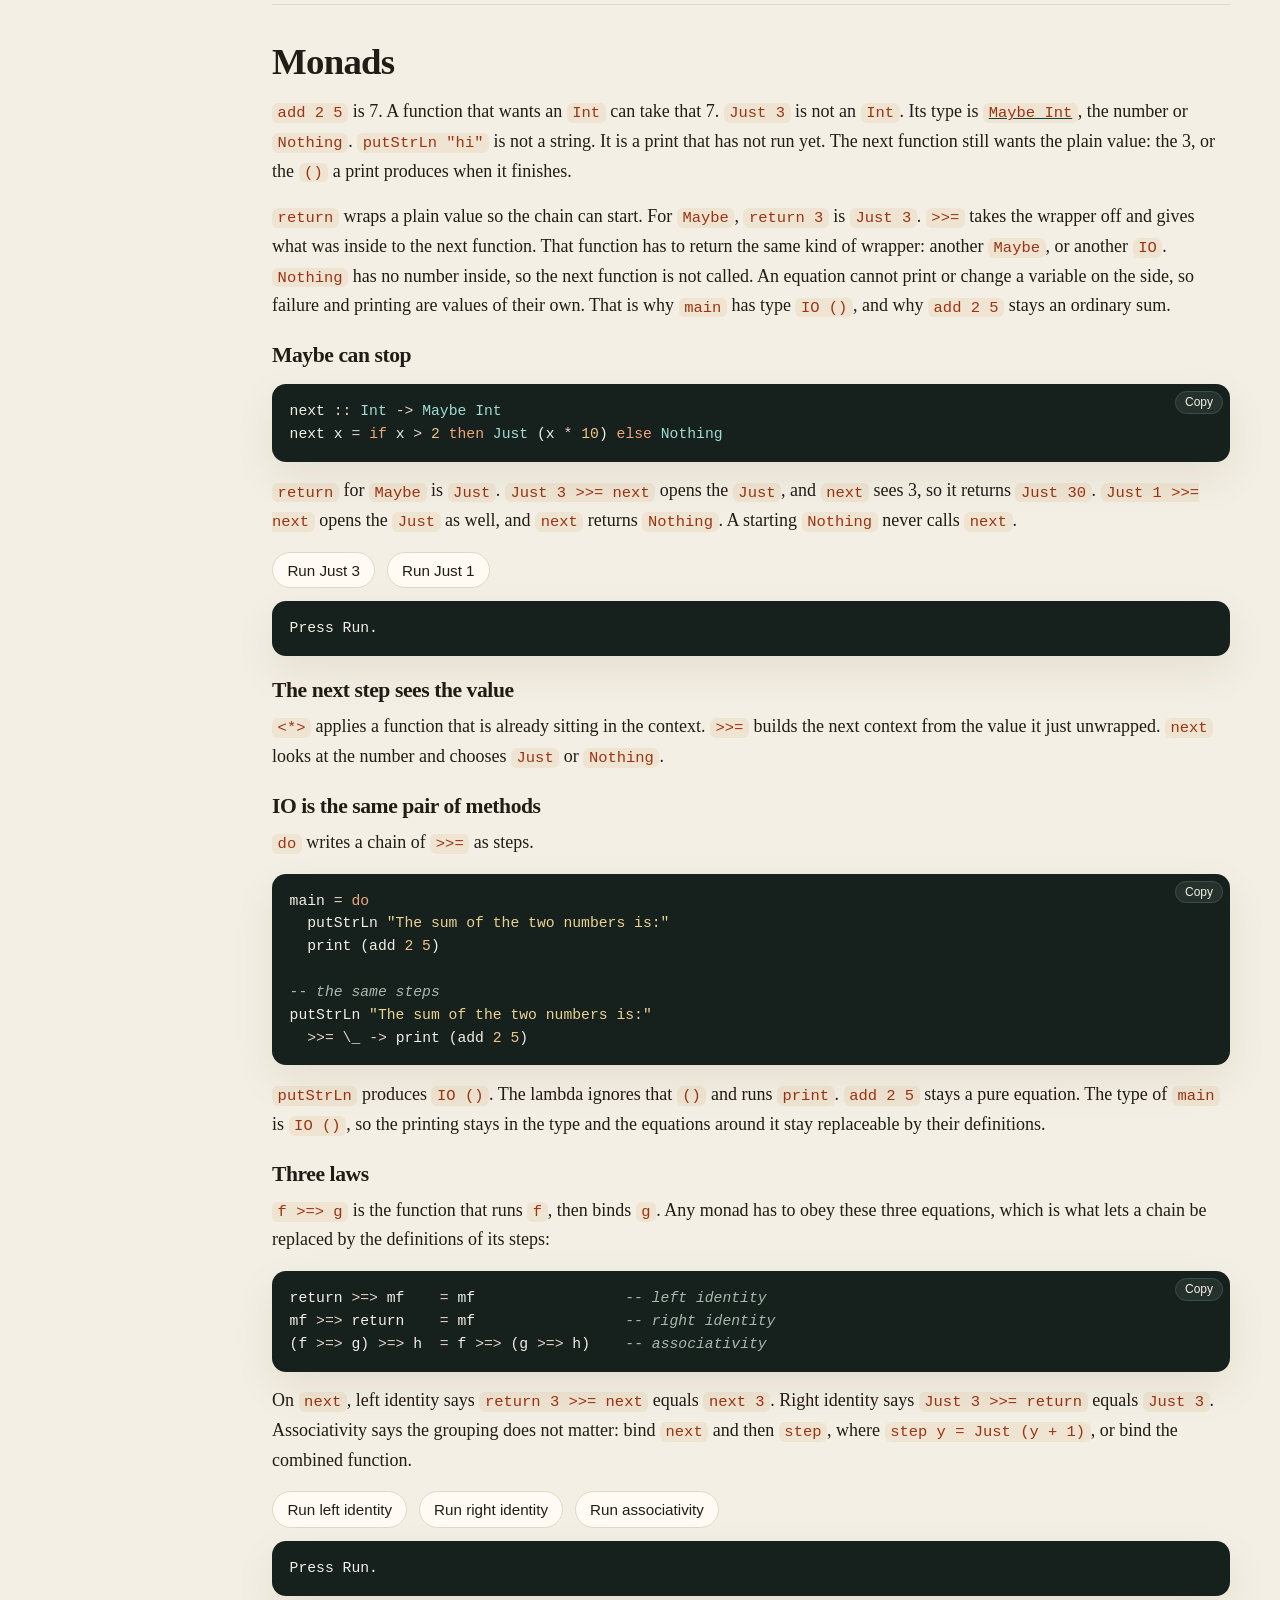
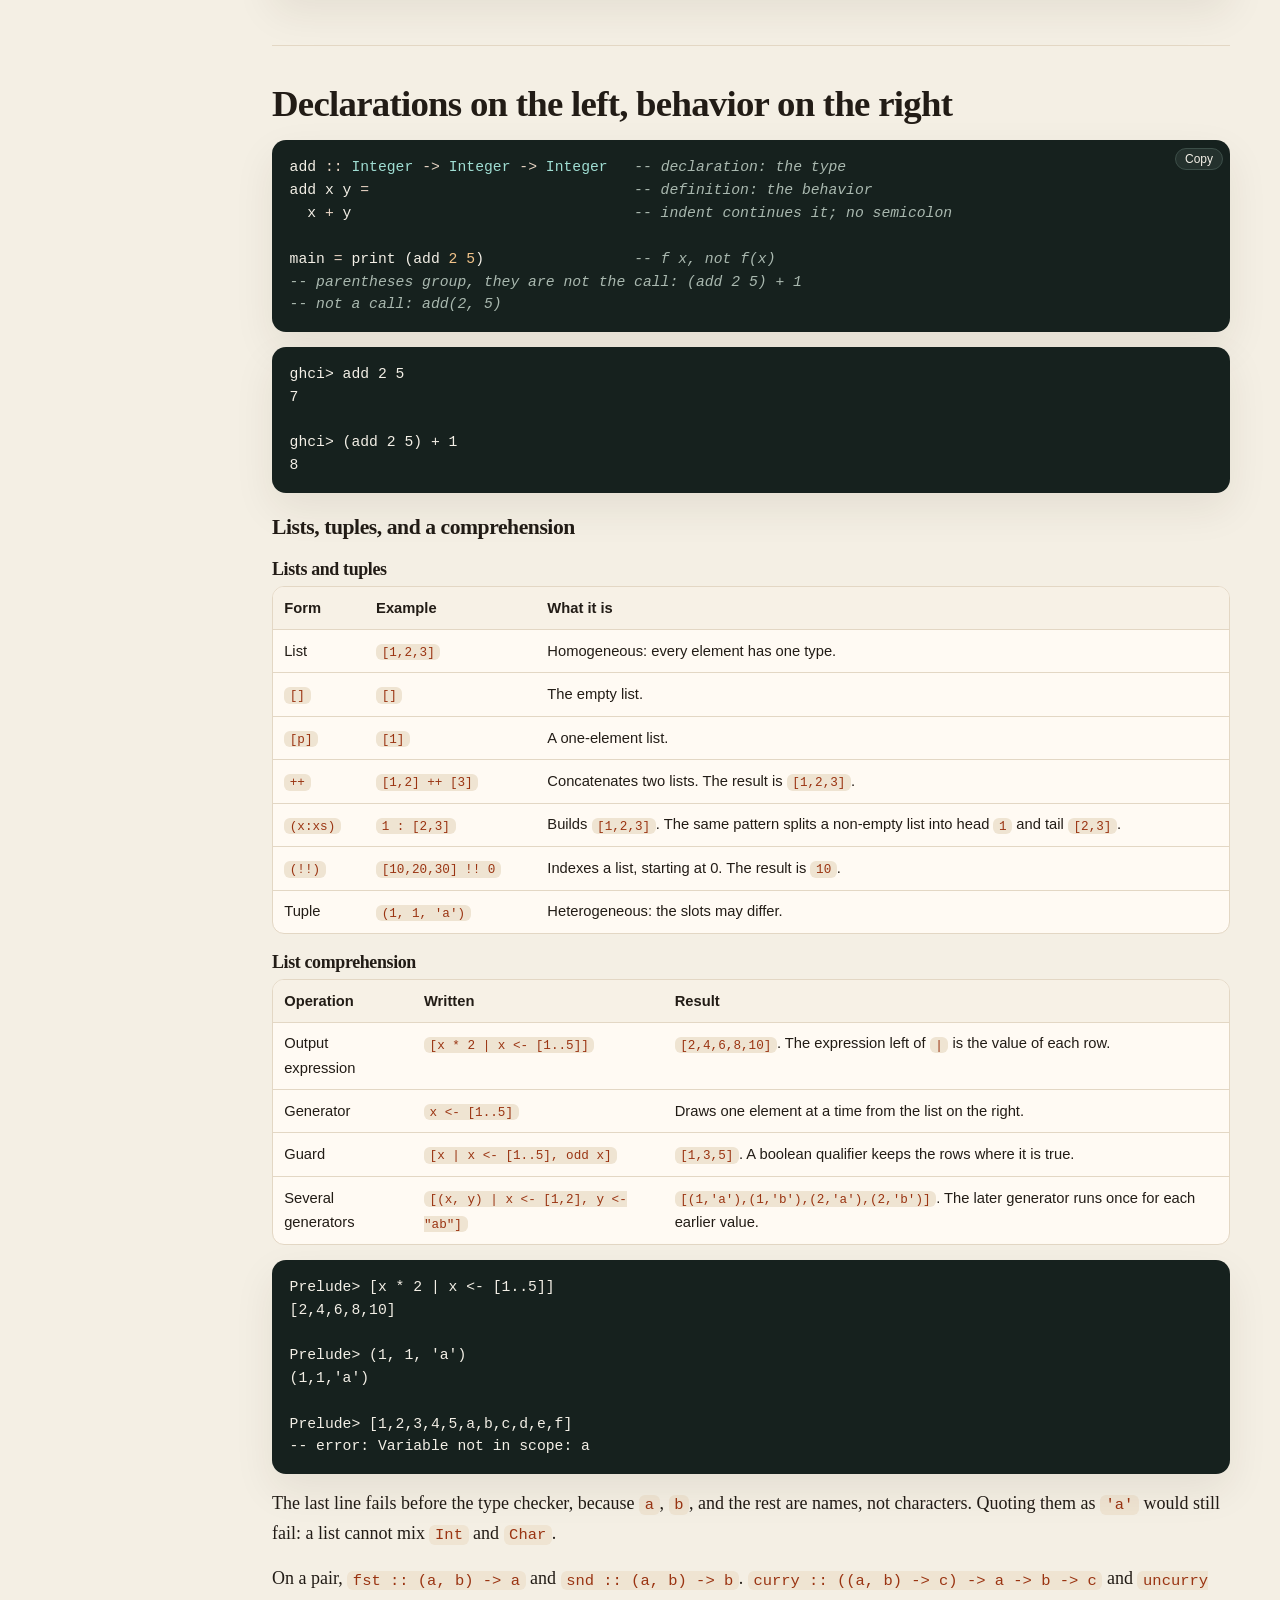
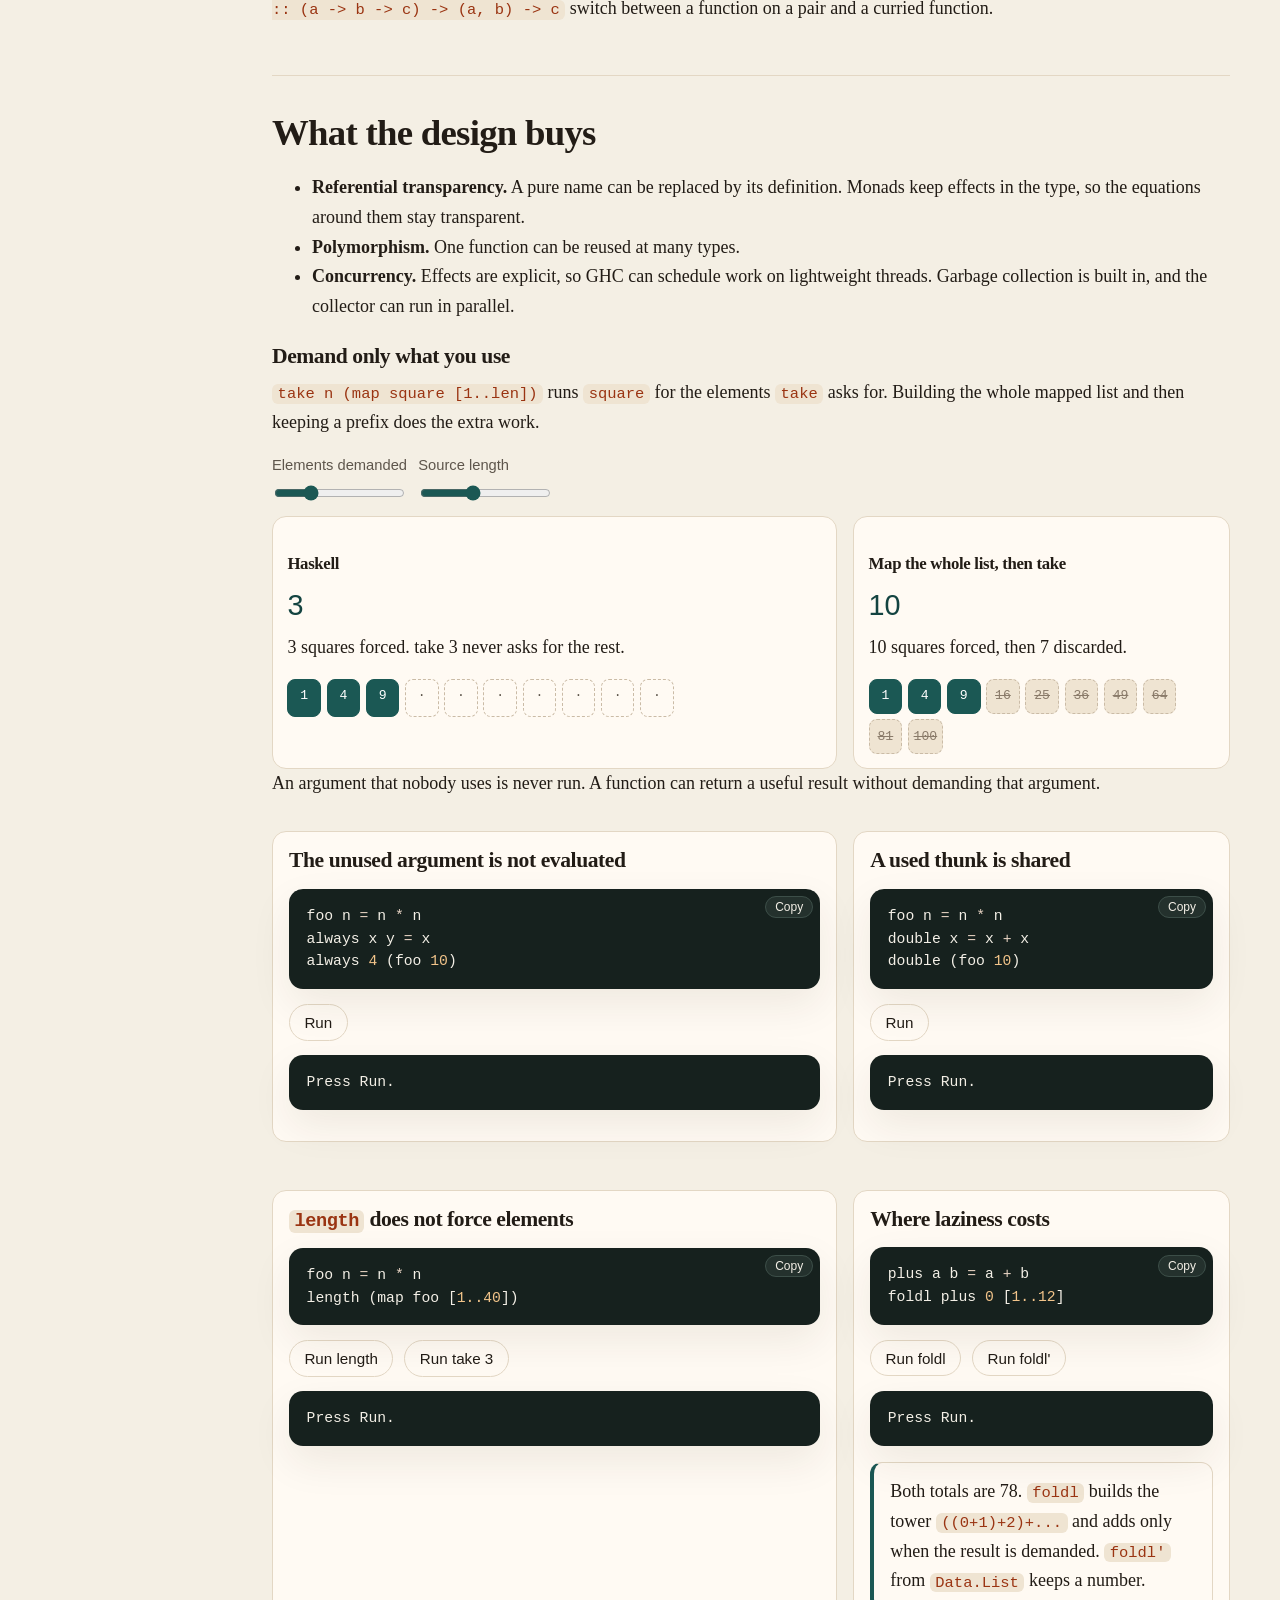
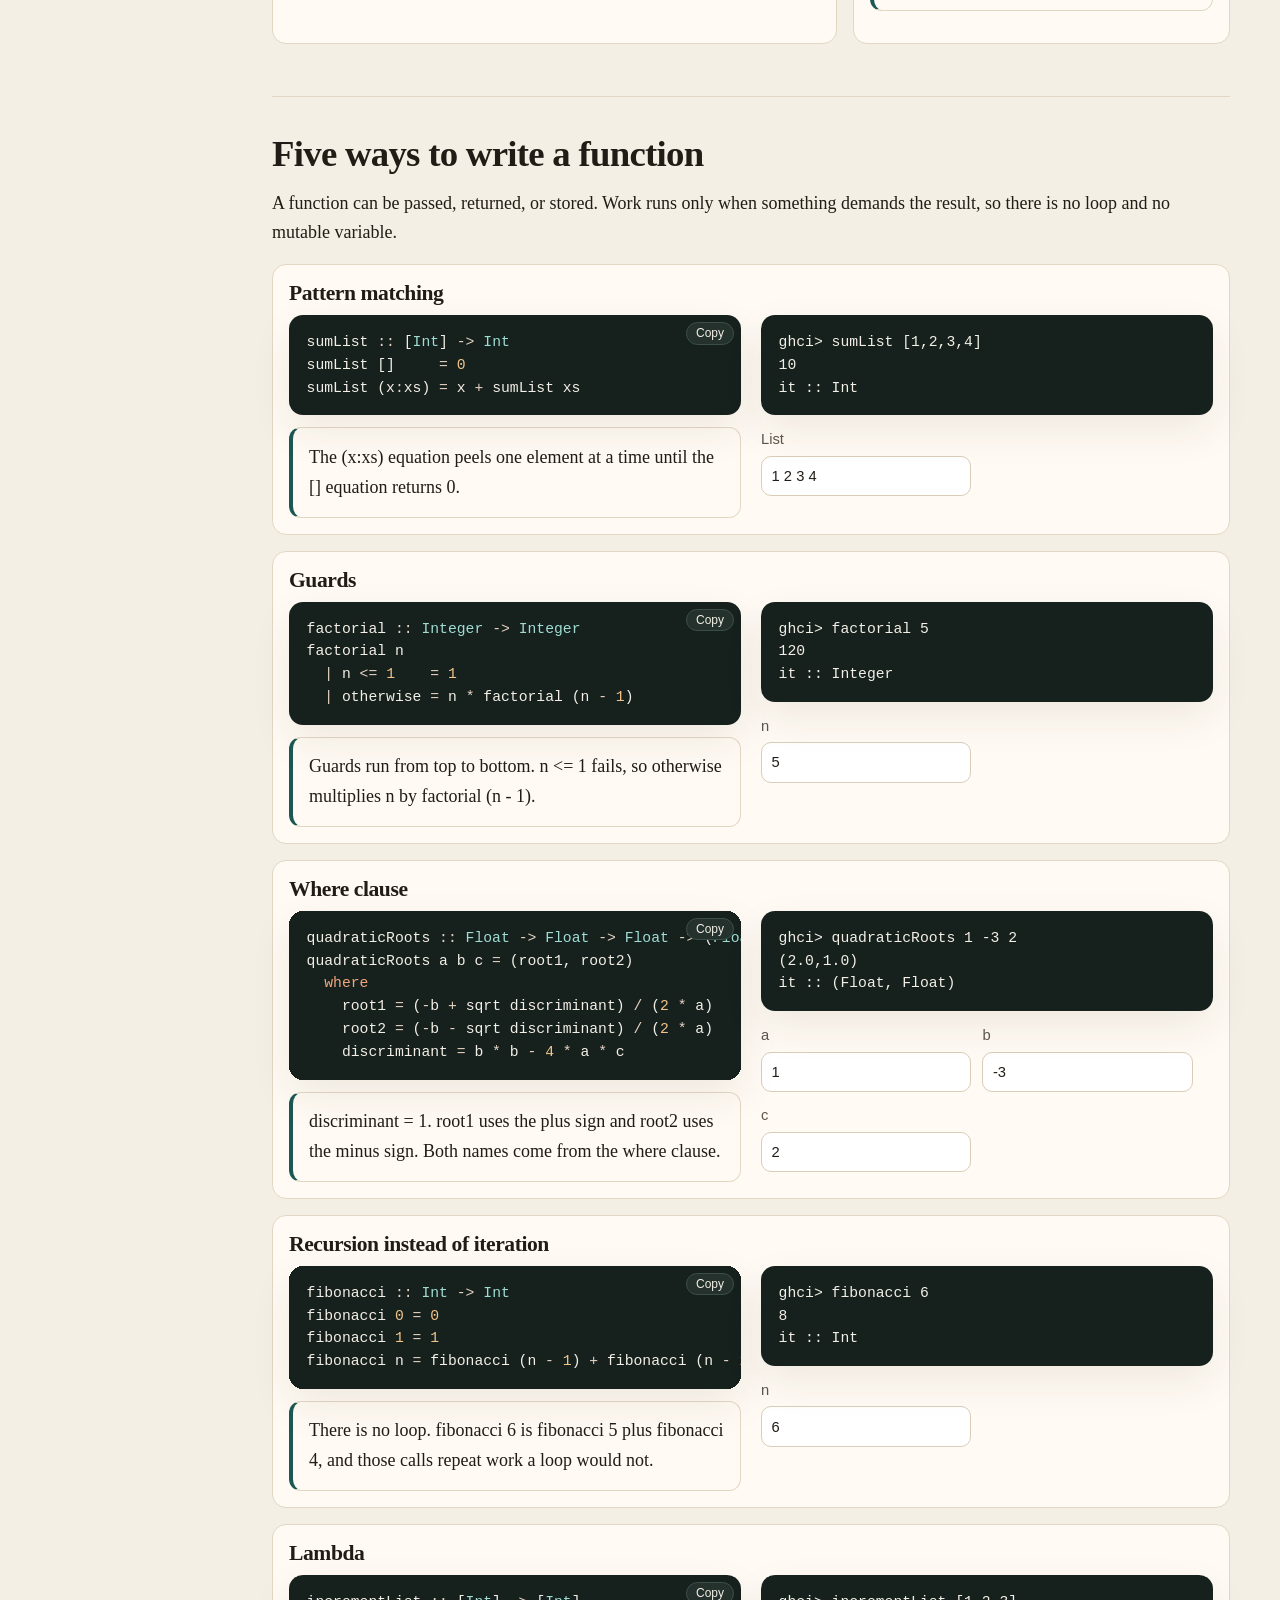
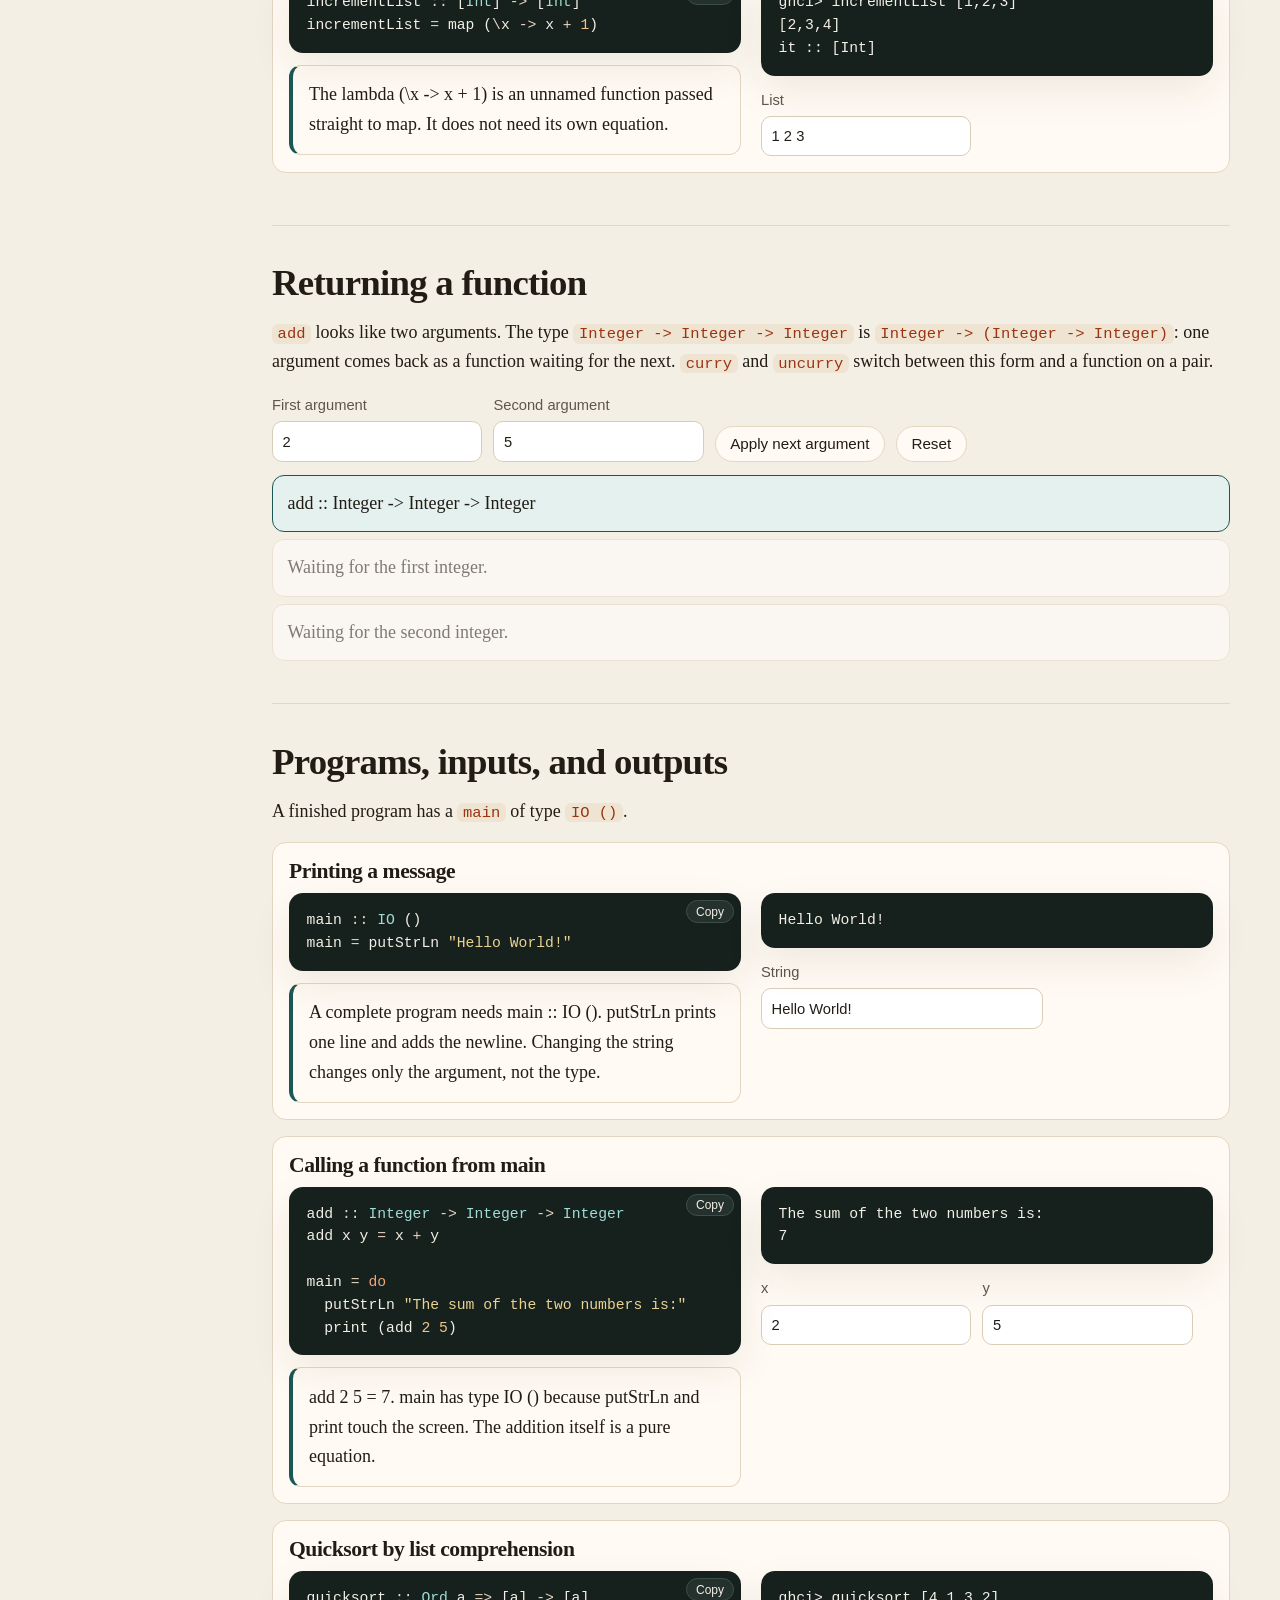
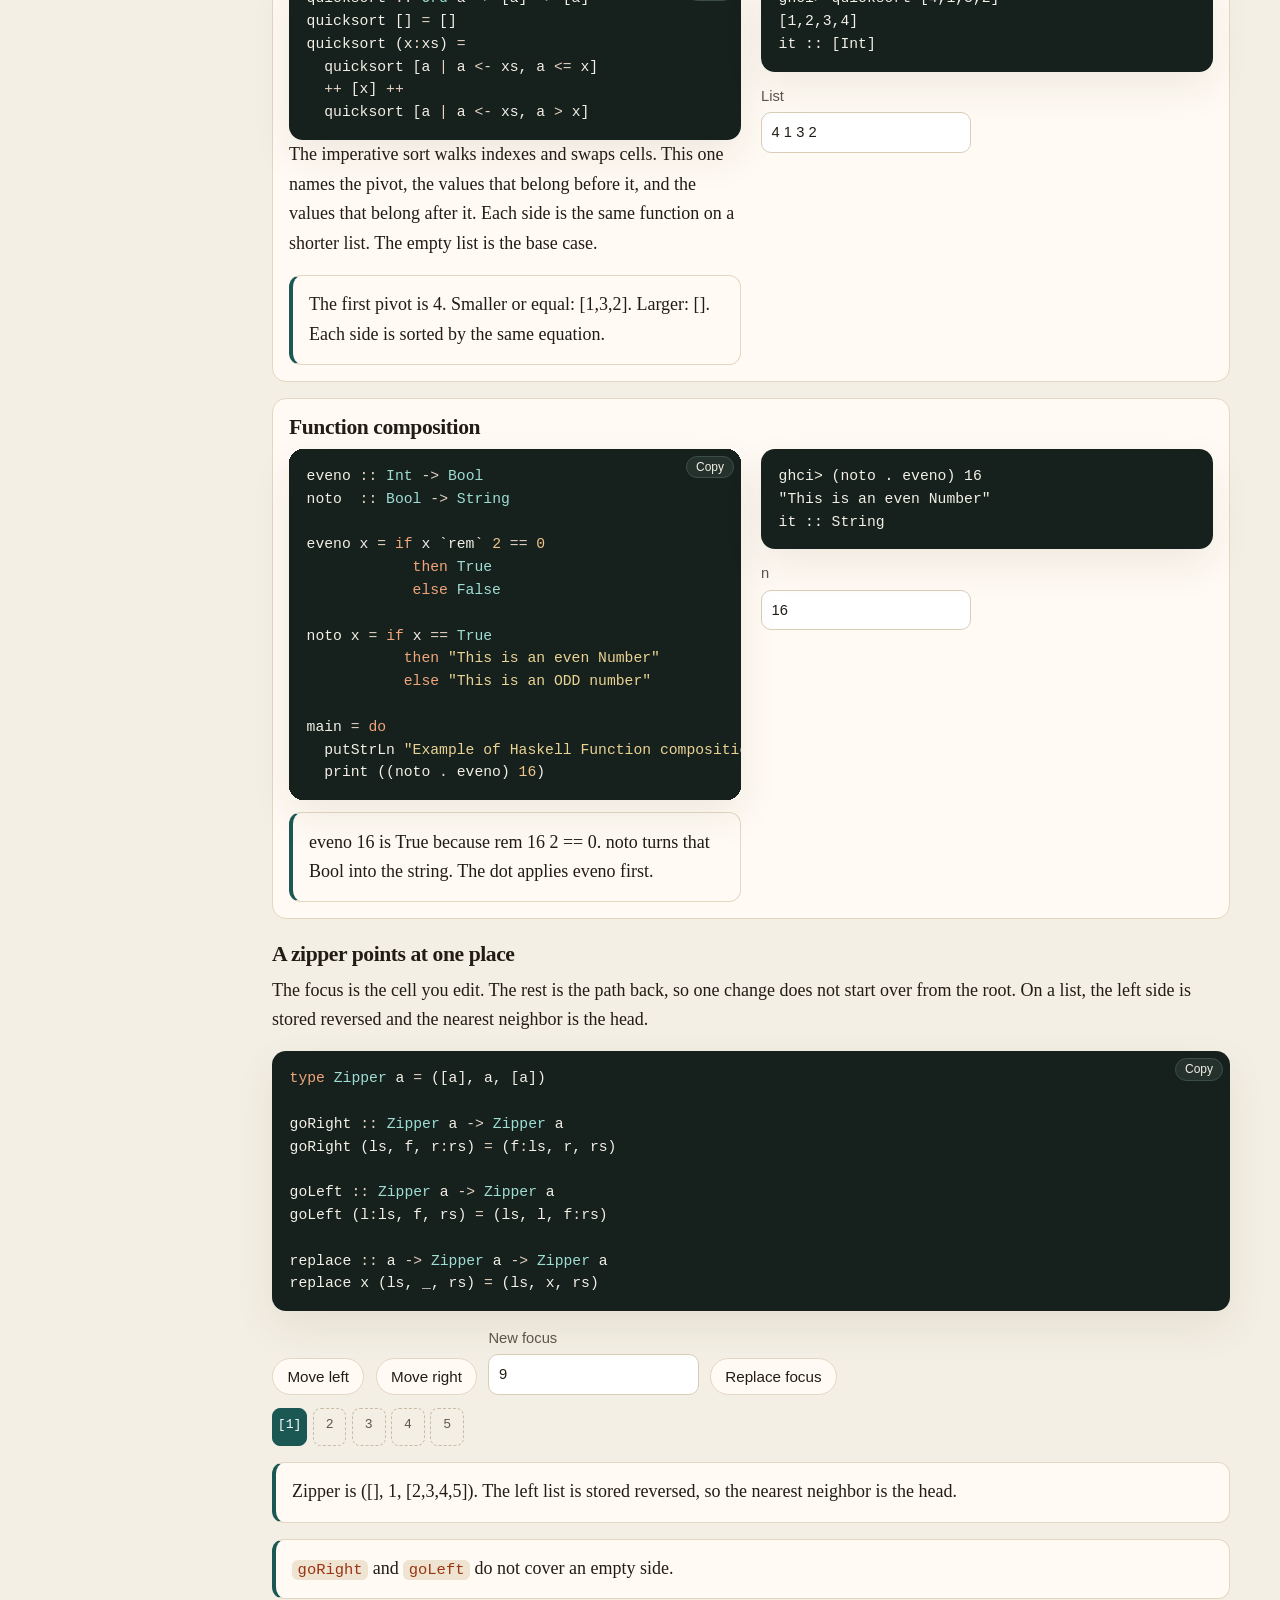
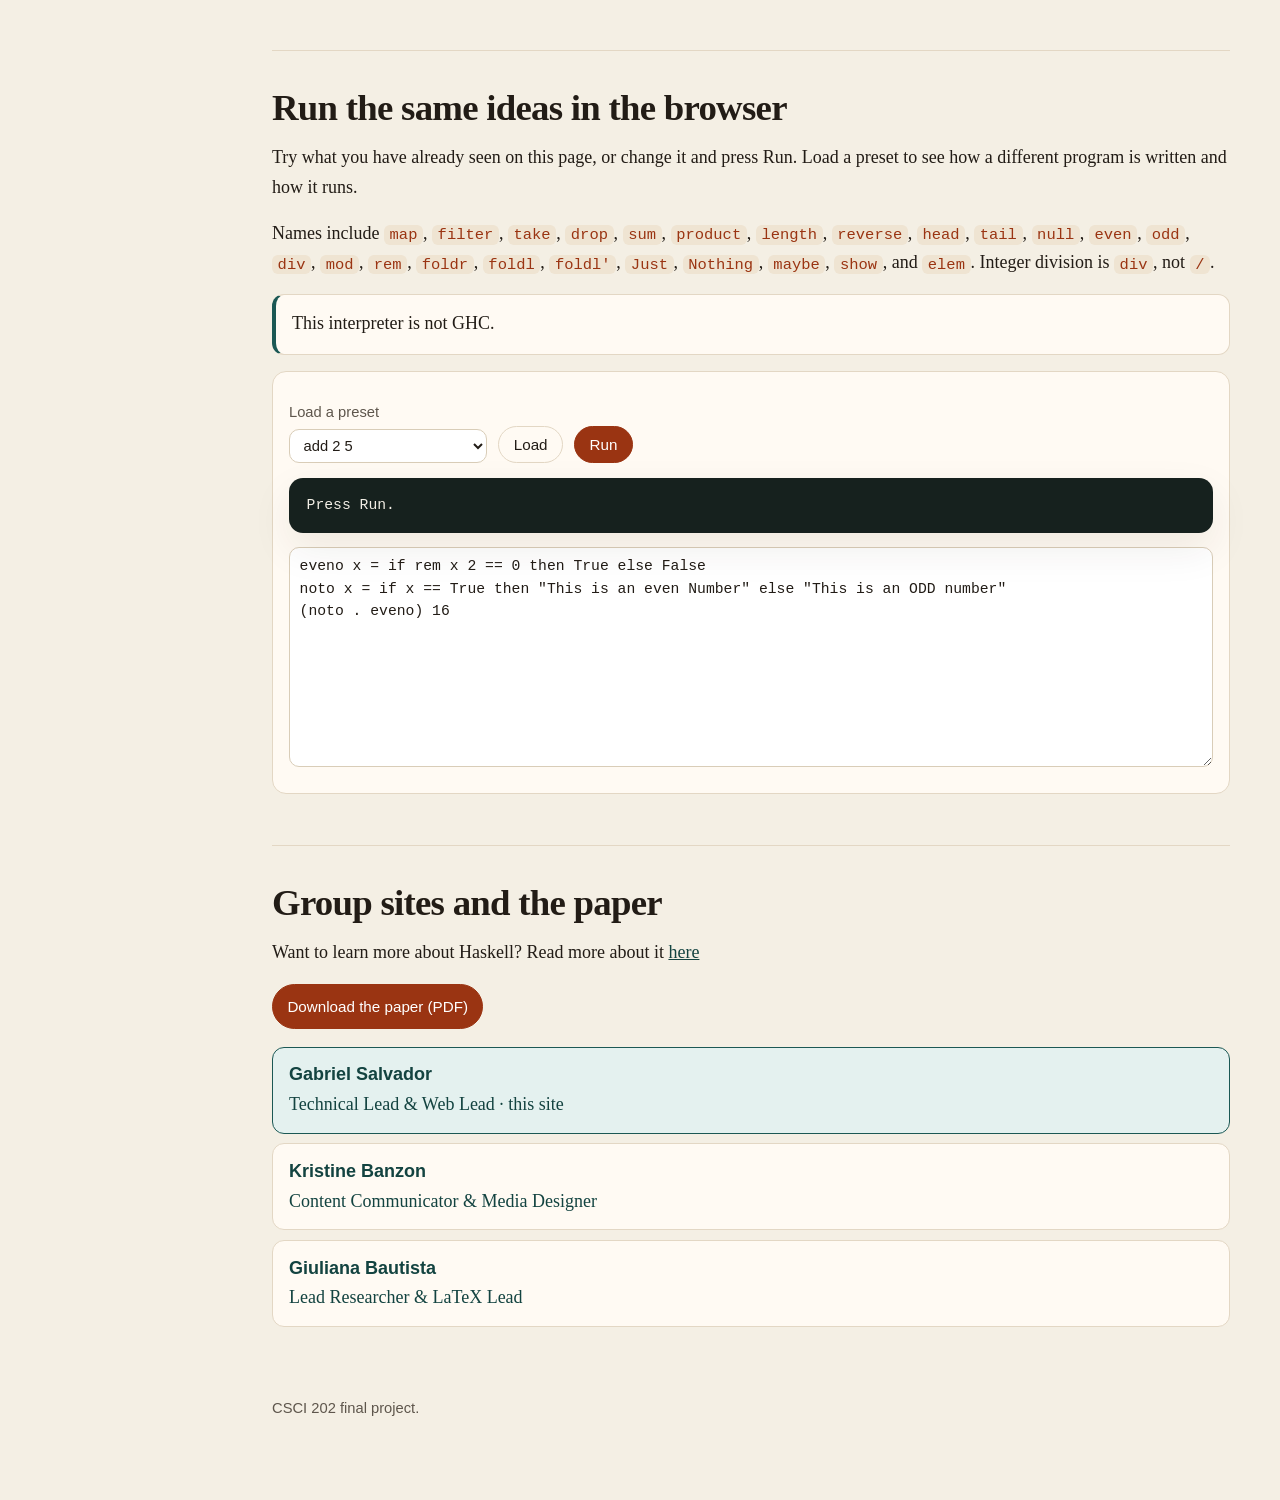
==== commit d2bfd2fb: "fix link rendering" ====
--- a/index.html
+++ b/index.html
@@ -30,7 +30,7 @@
 
     <main id="content">
       <header class="hero">
-        <p class="kicker" id="byline">CSCI 202 · Final project · Gabriel Salvador · Kristine Banzon · Giuliana Bautista</p>
+        <p class="kicker" id="byline">CSCI 202 · Gabriel Salvador · Kristine Banzon · Giuliana Bautista</p>
         <h1>Haskell</h1>
         <p class="lede">Released in 1990, Haskell is a purely functional, non-strict programming language with strong, static typing. Commonly used in applications where reliability and correctness are critical, such as academia, finance, and embedded systems.</p>
         <pre class="ghci" aria-label="GHCi sample">Prelude&gt; 1 + 1
@@ -605,9 +605,9 @@
       </footer>
     </main>
   </div>
-  <script src="js/config.js?v=7"></script>
+  <script src="js/config.js?v=8"></script>
   <script src="js/highlight.js?v=4"></script>
   <script src="js/sandbox.js?v=5"></script>
-  <script src="js/main.js?v=10"></script>
+  <script src="js/main.js?v=11"></script>
 </body>
 </html>
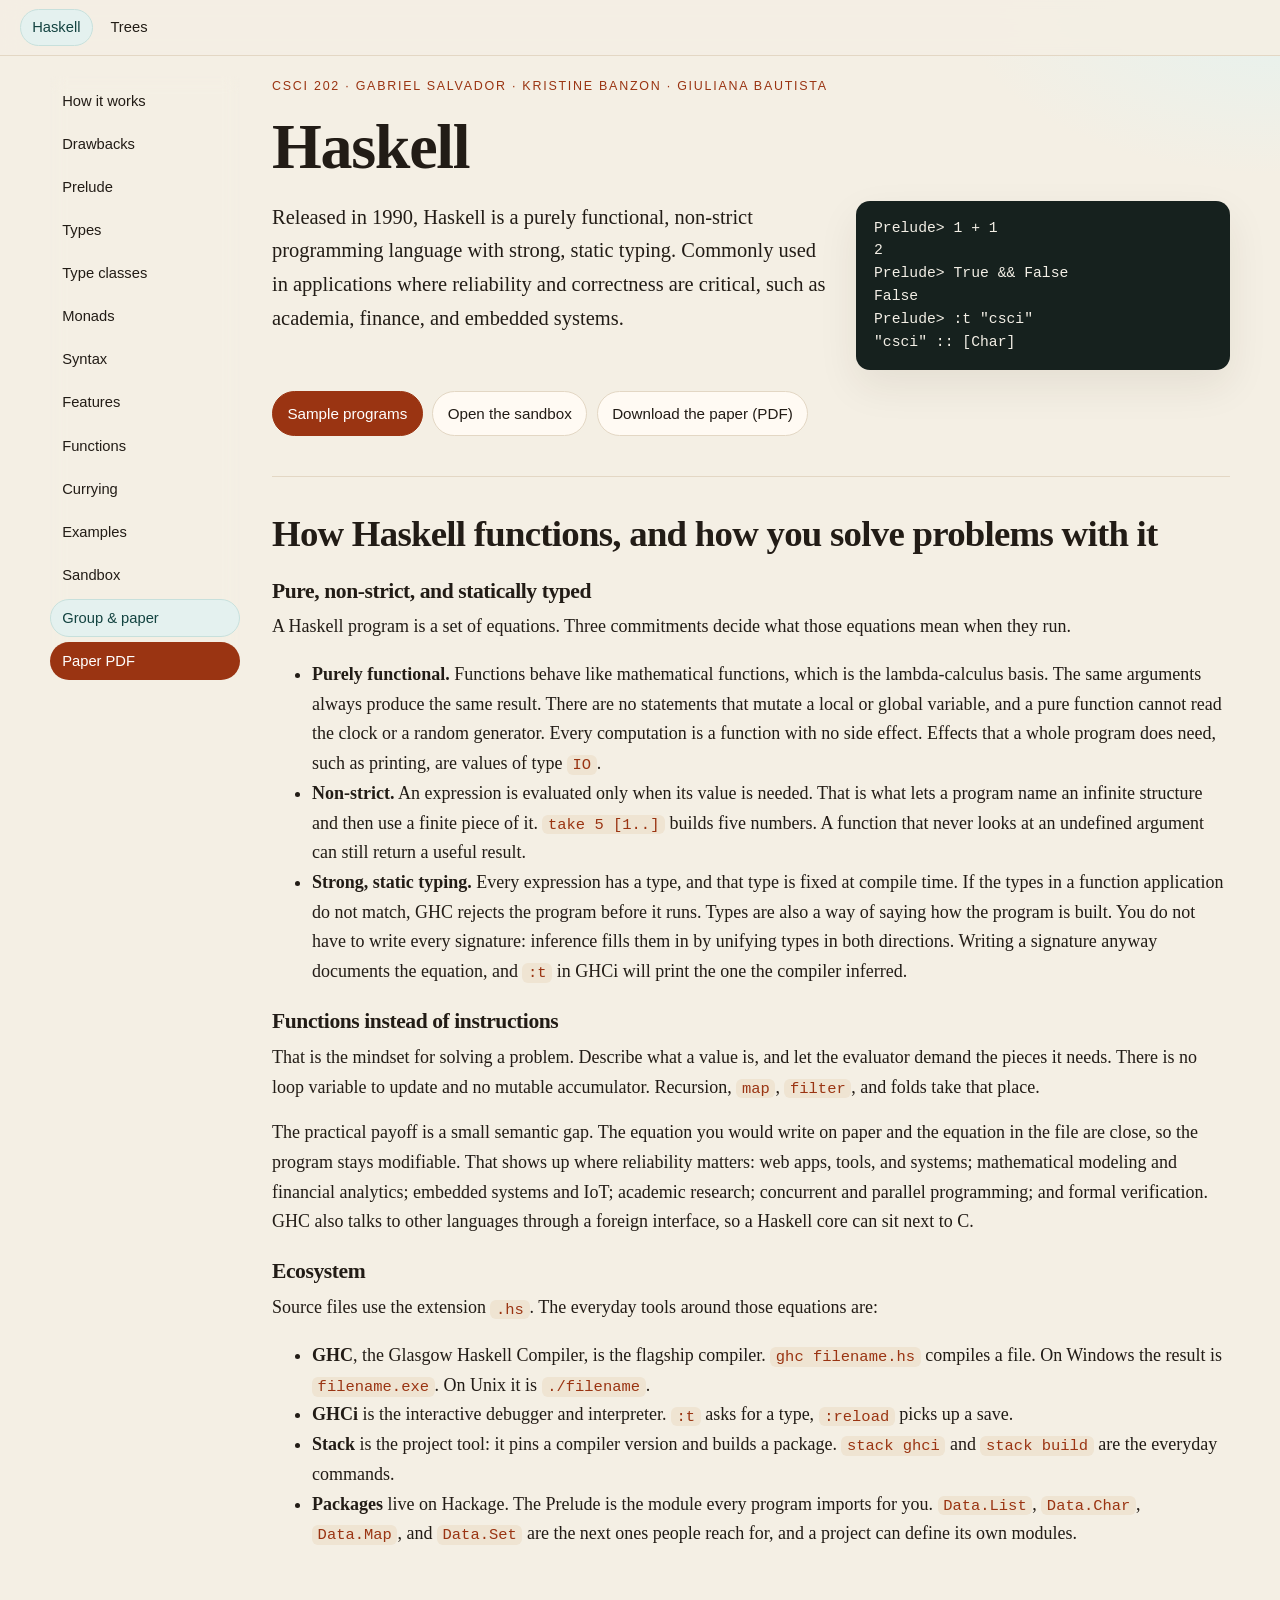
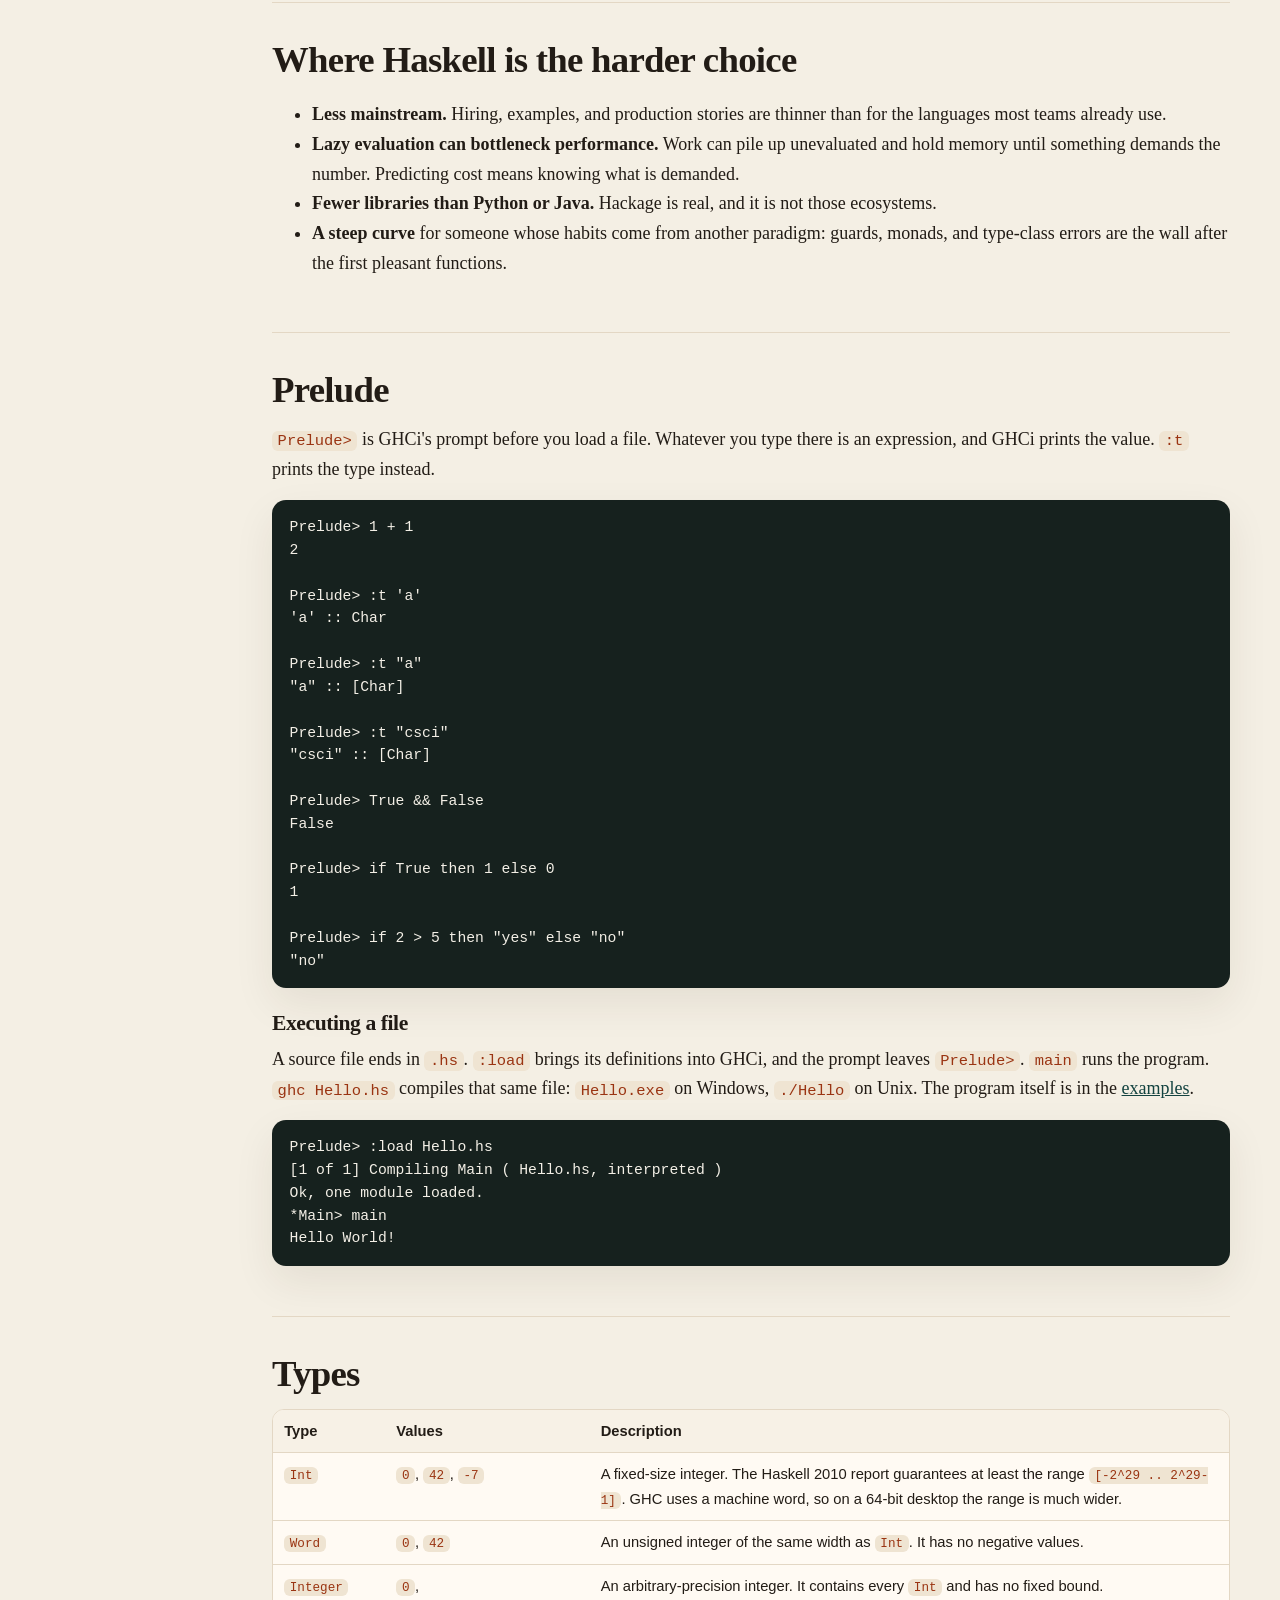
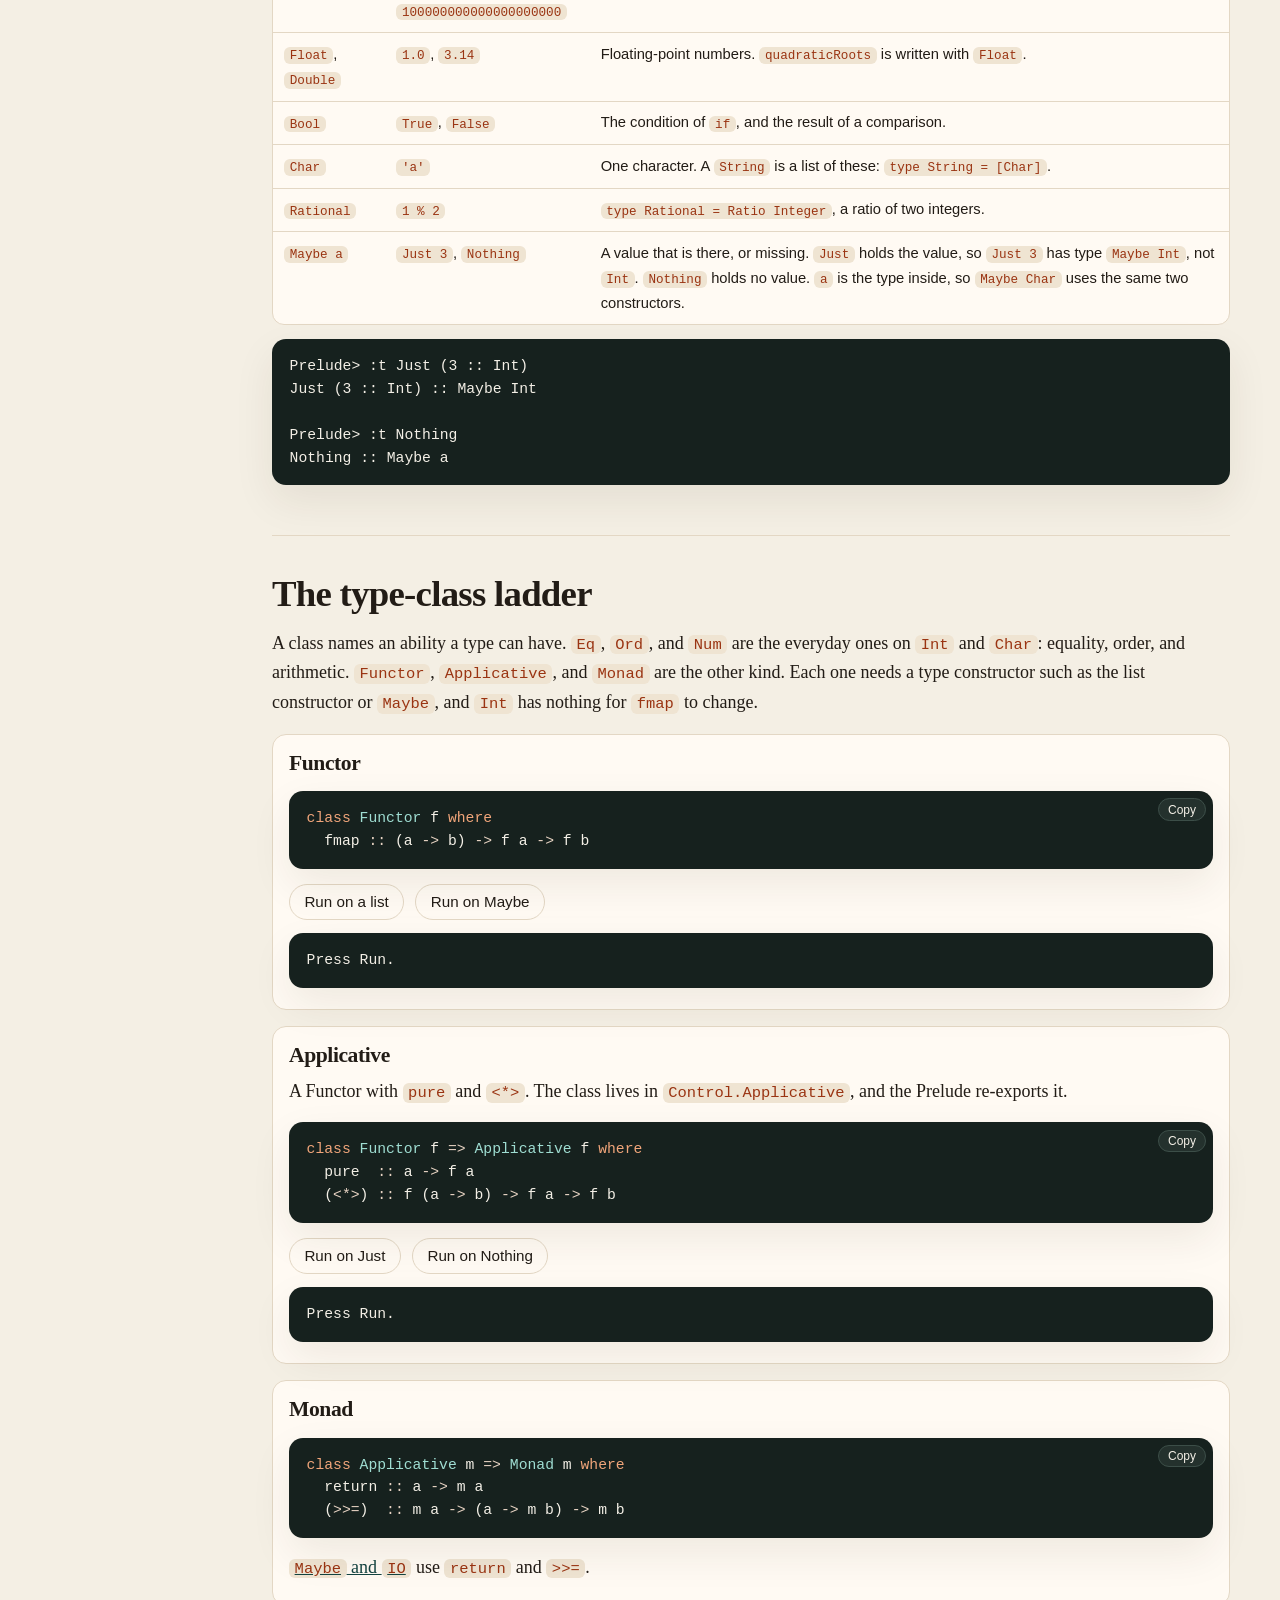
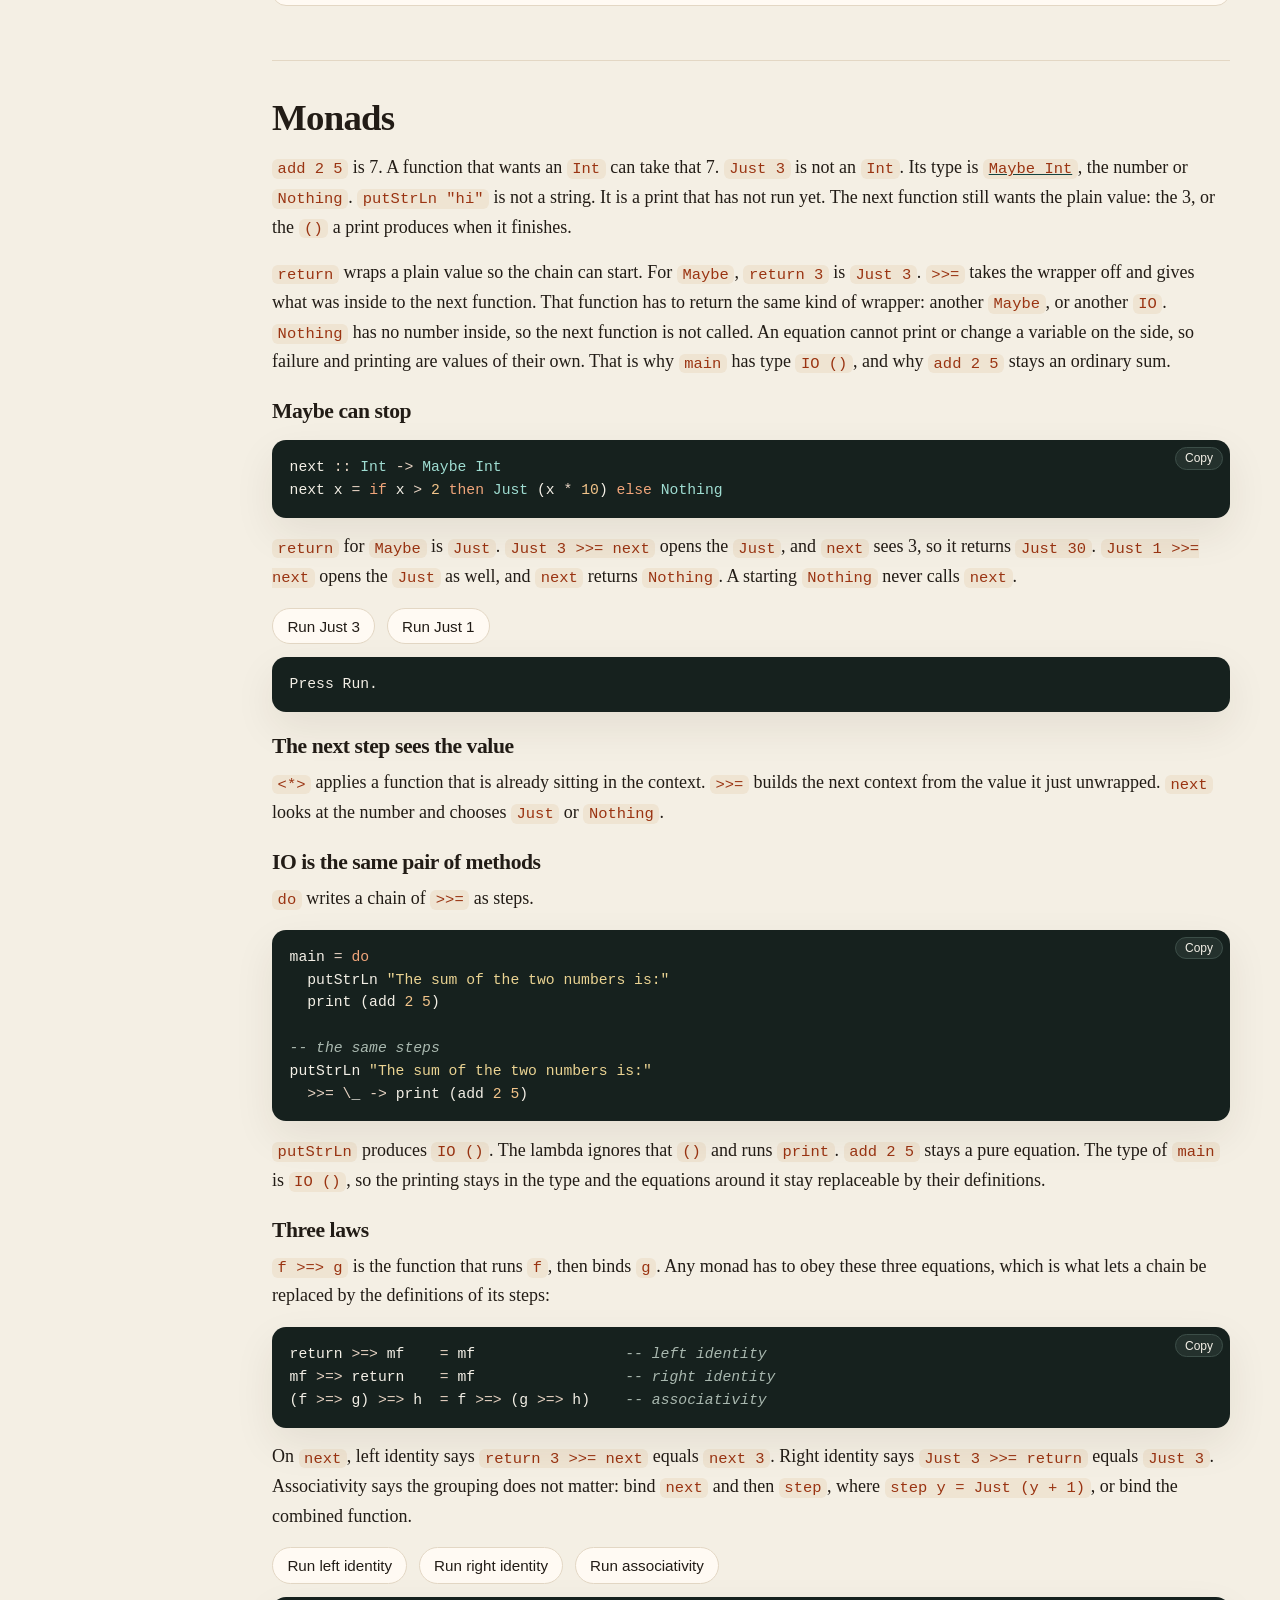
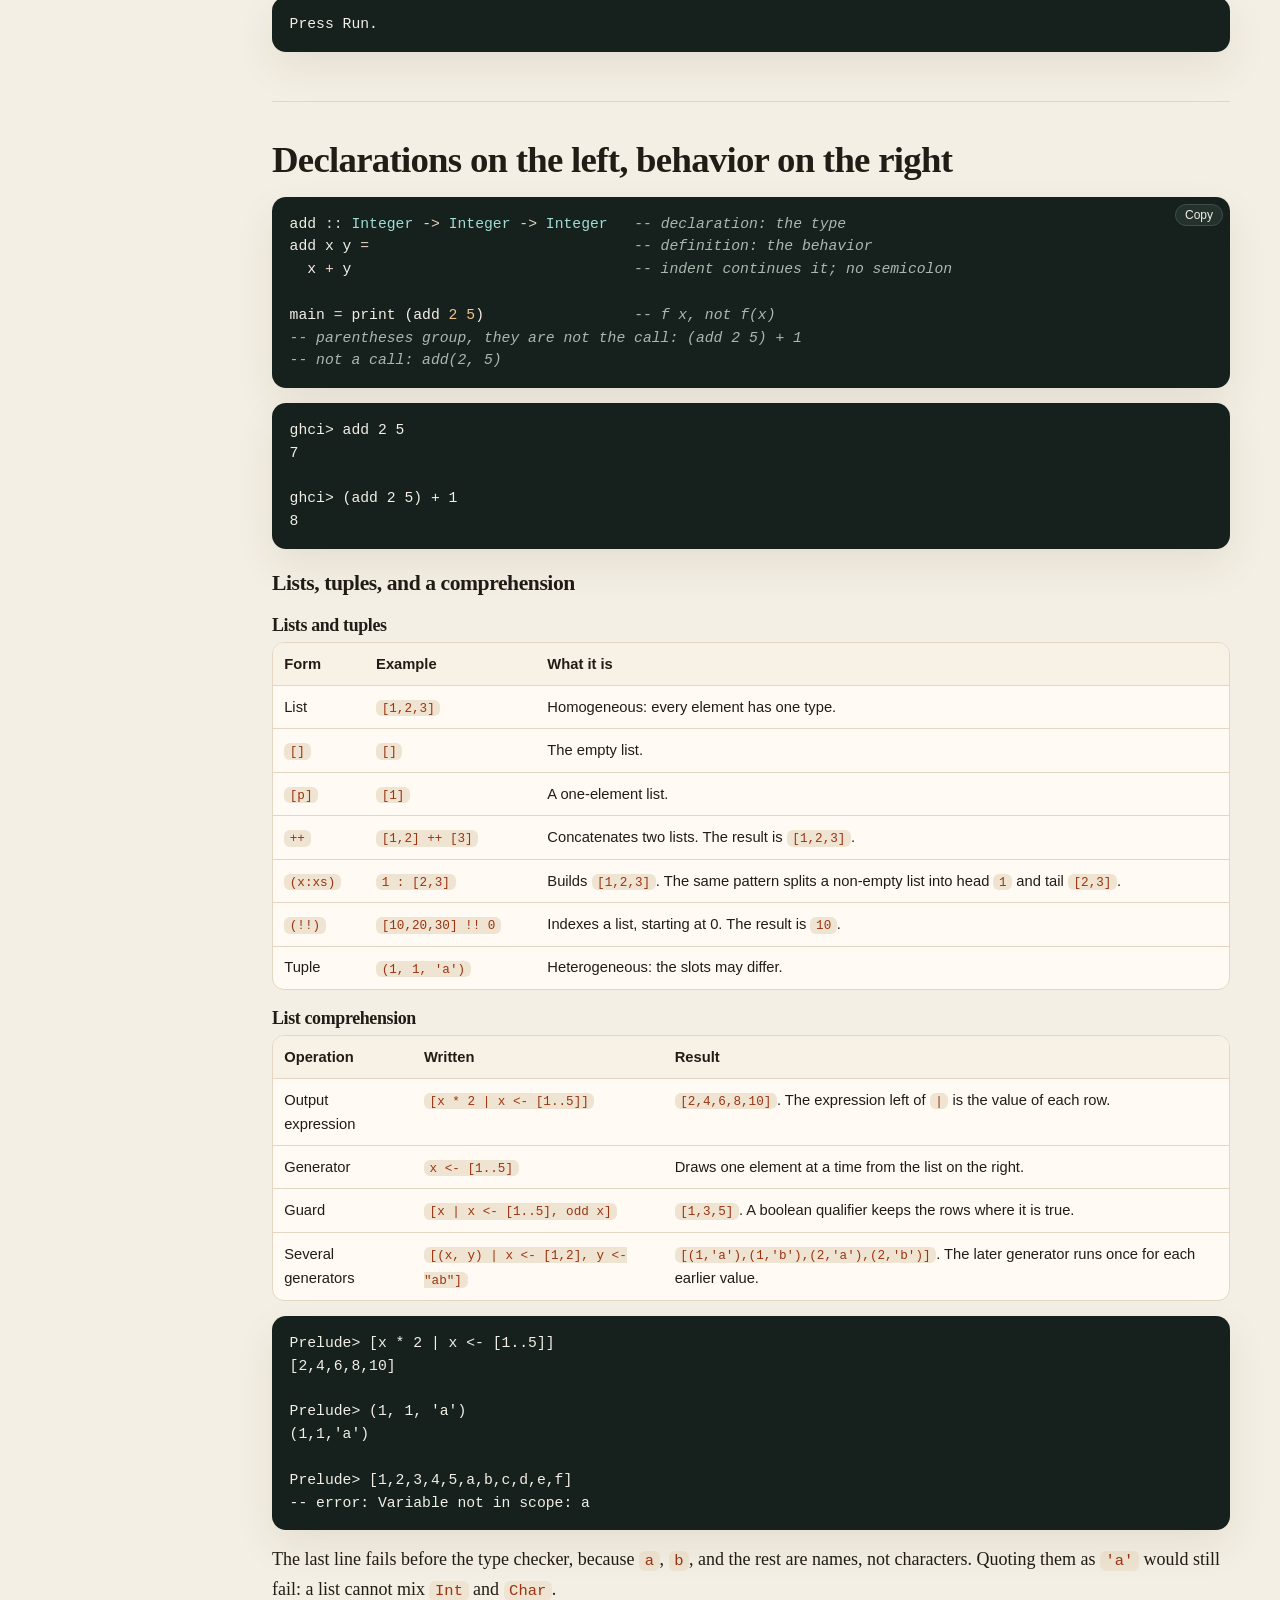
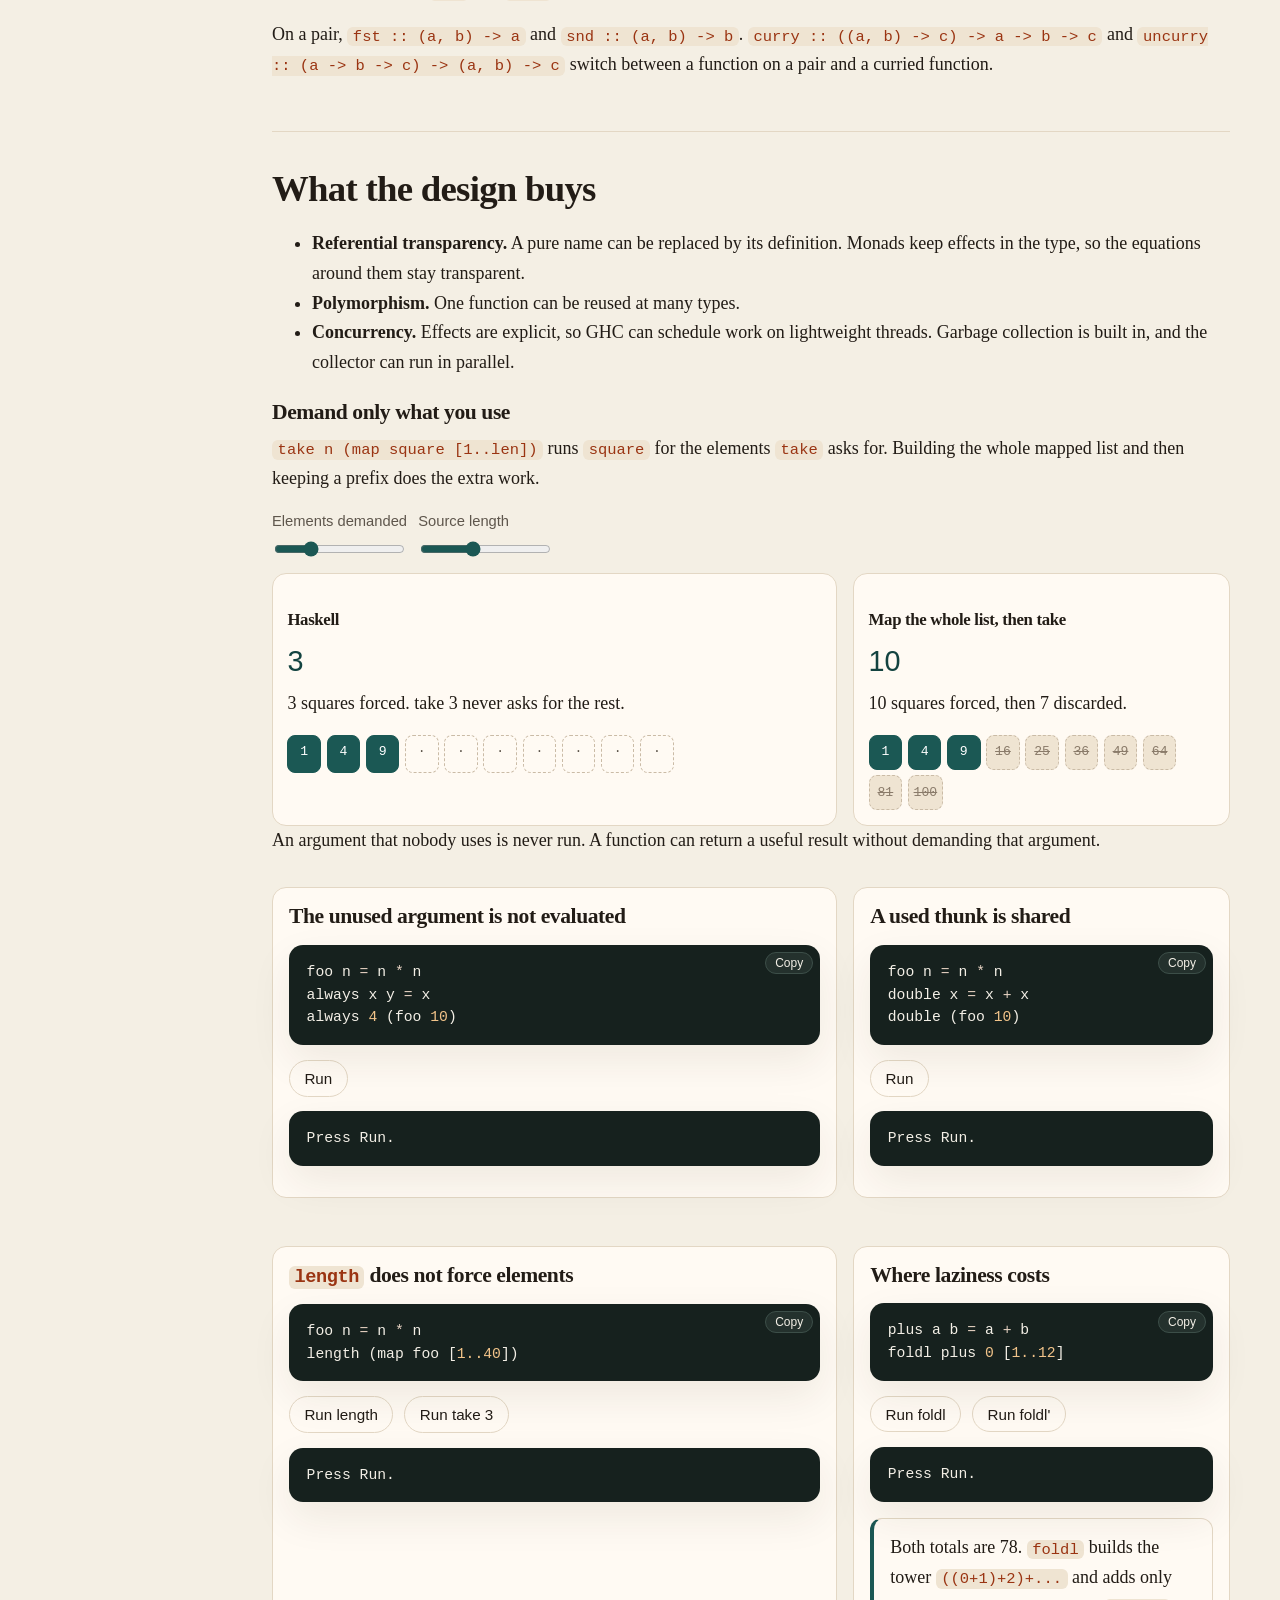
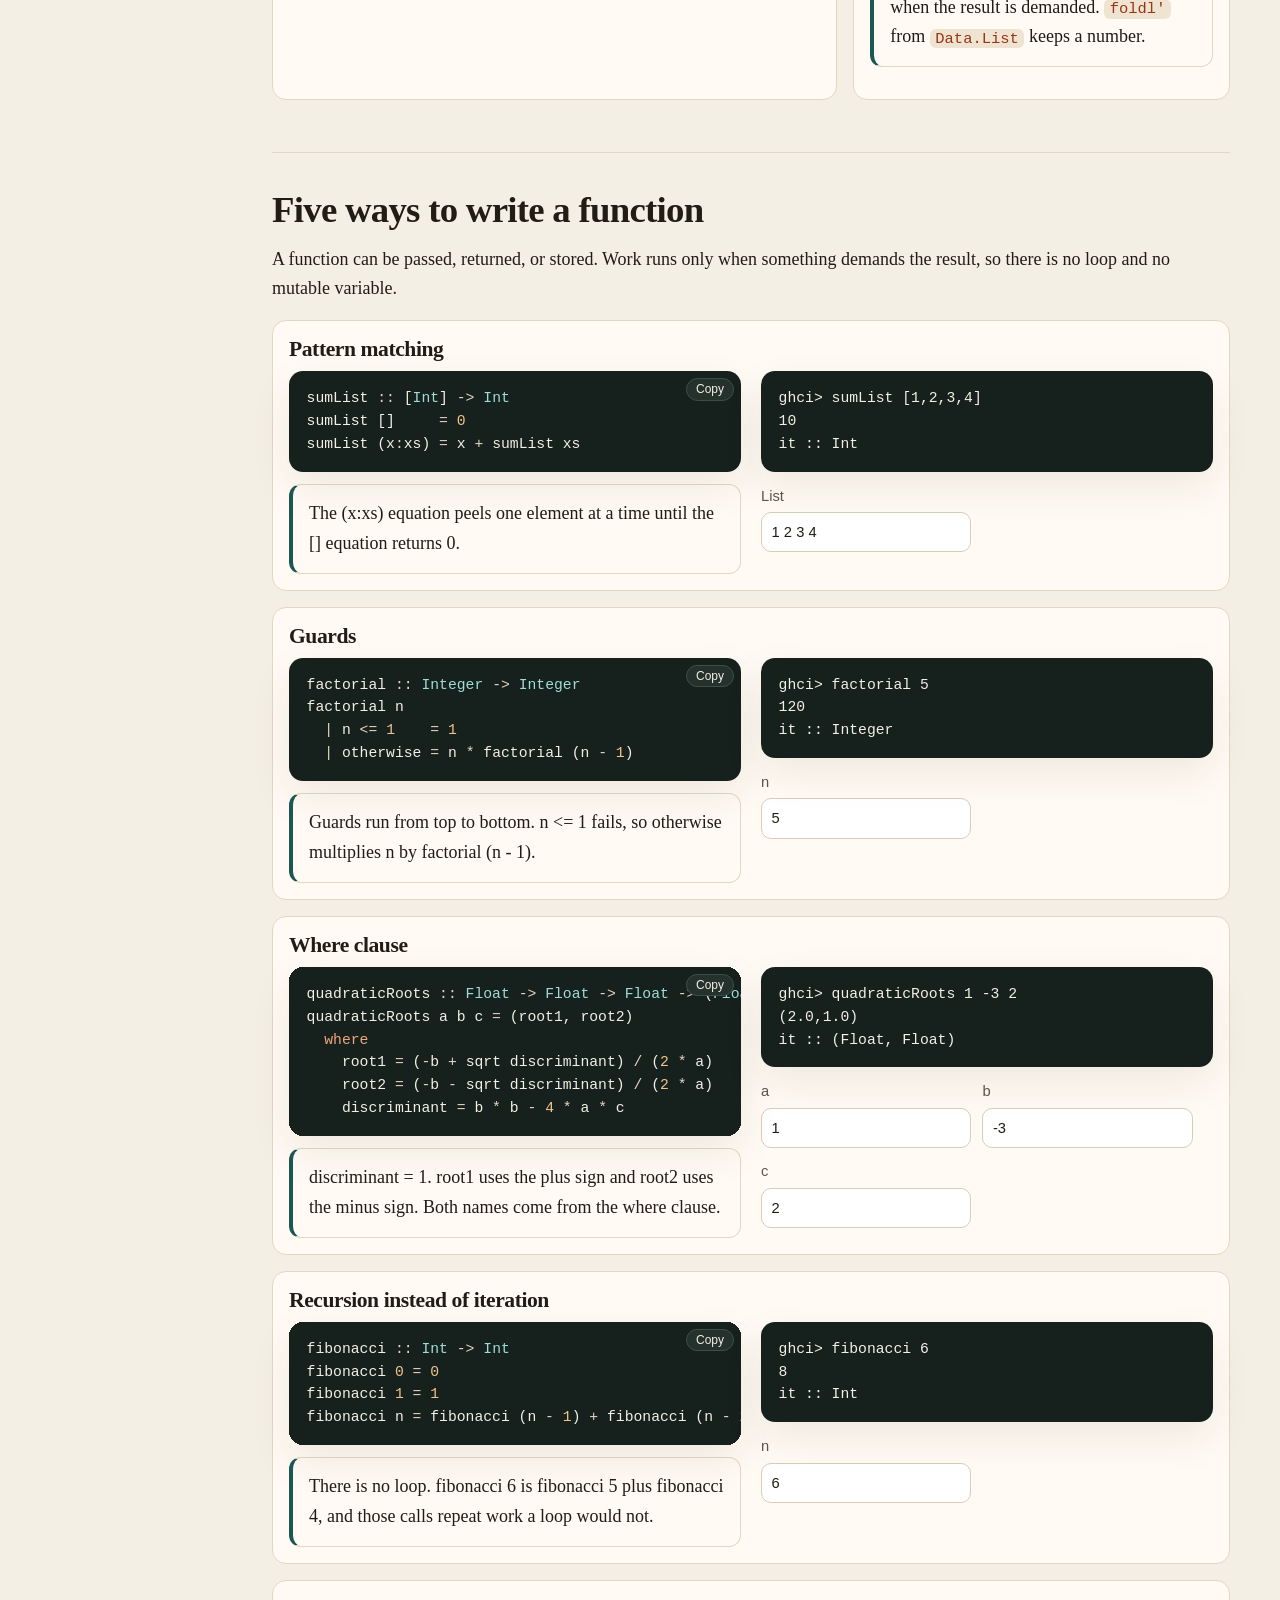
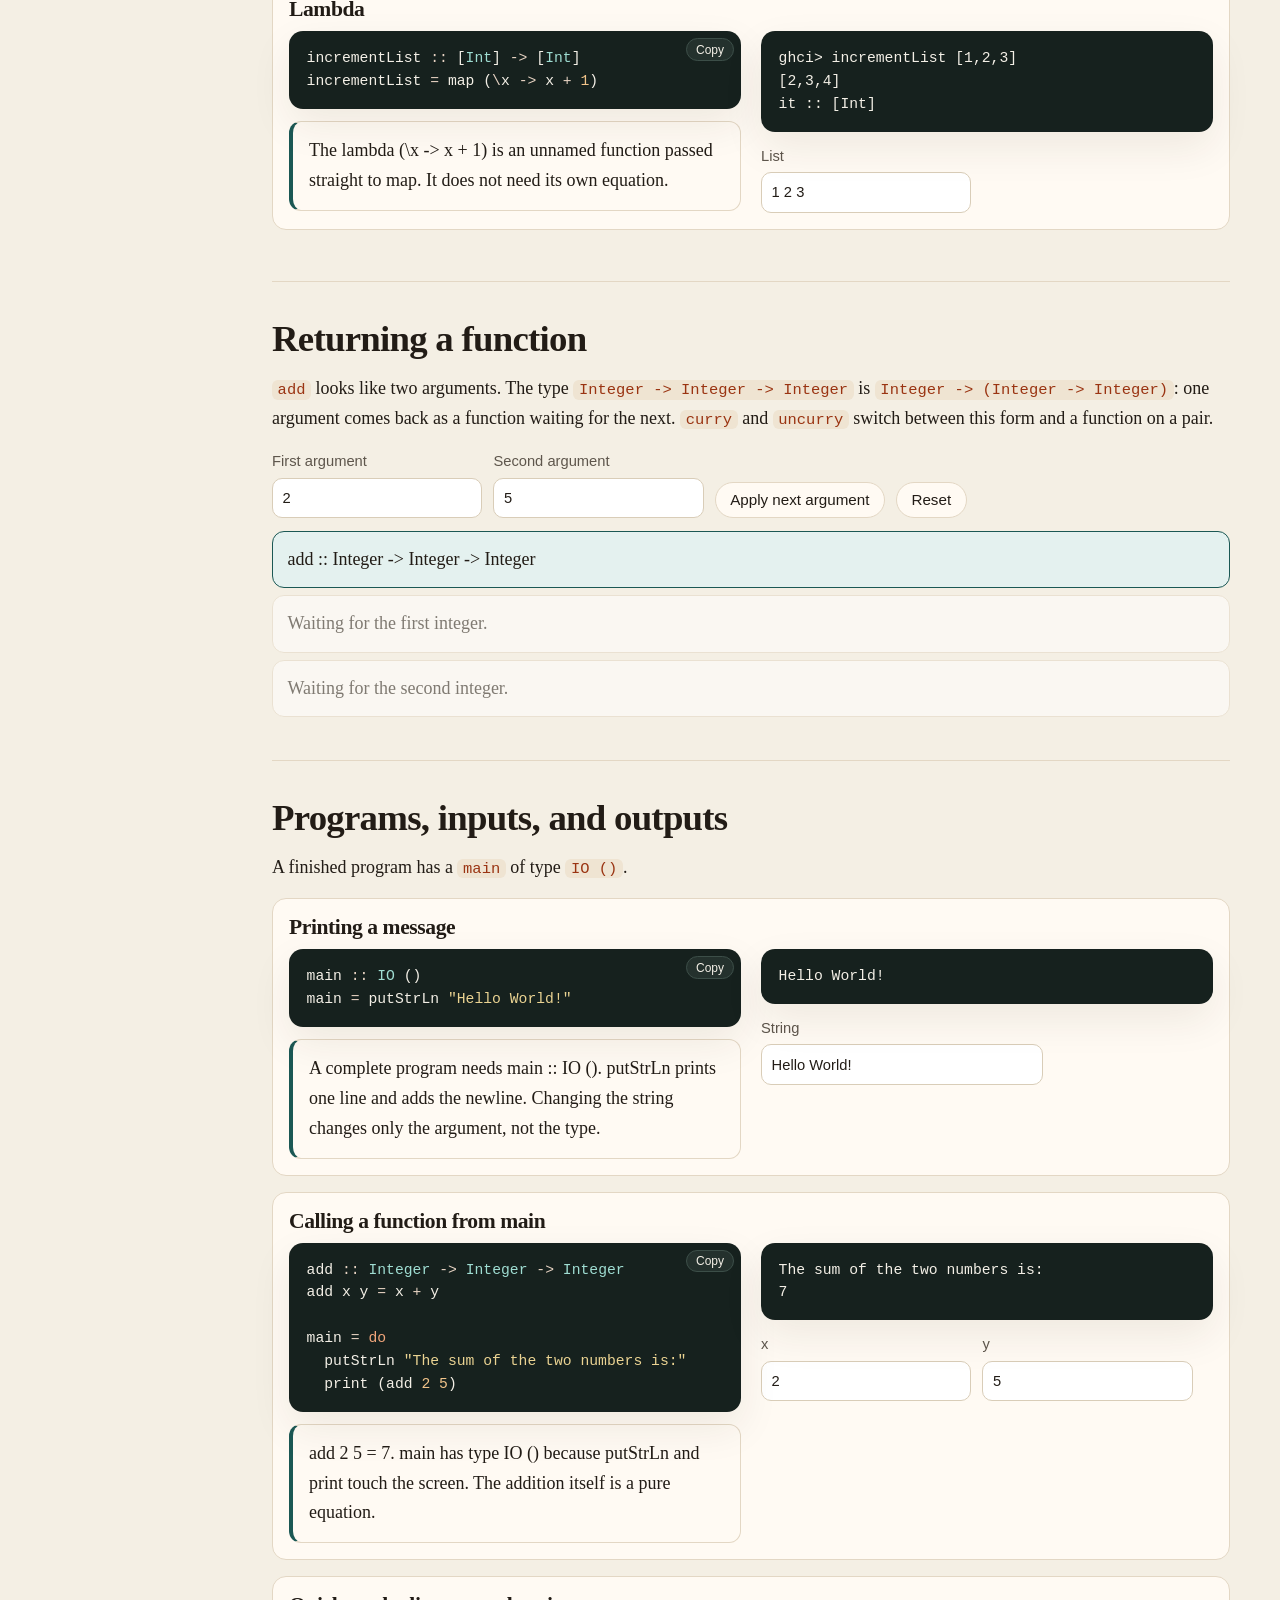
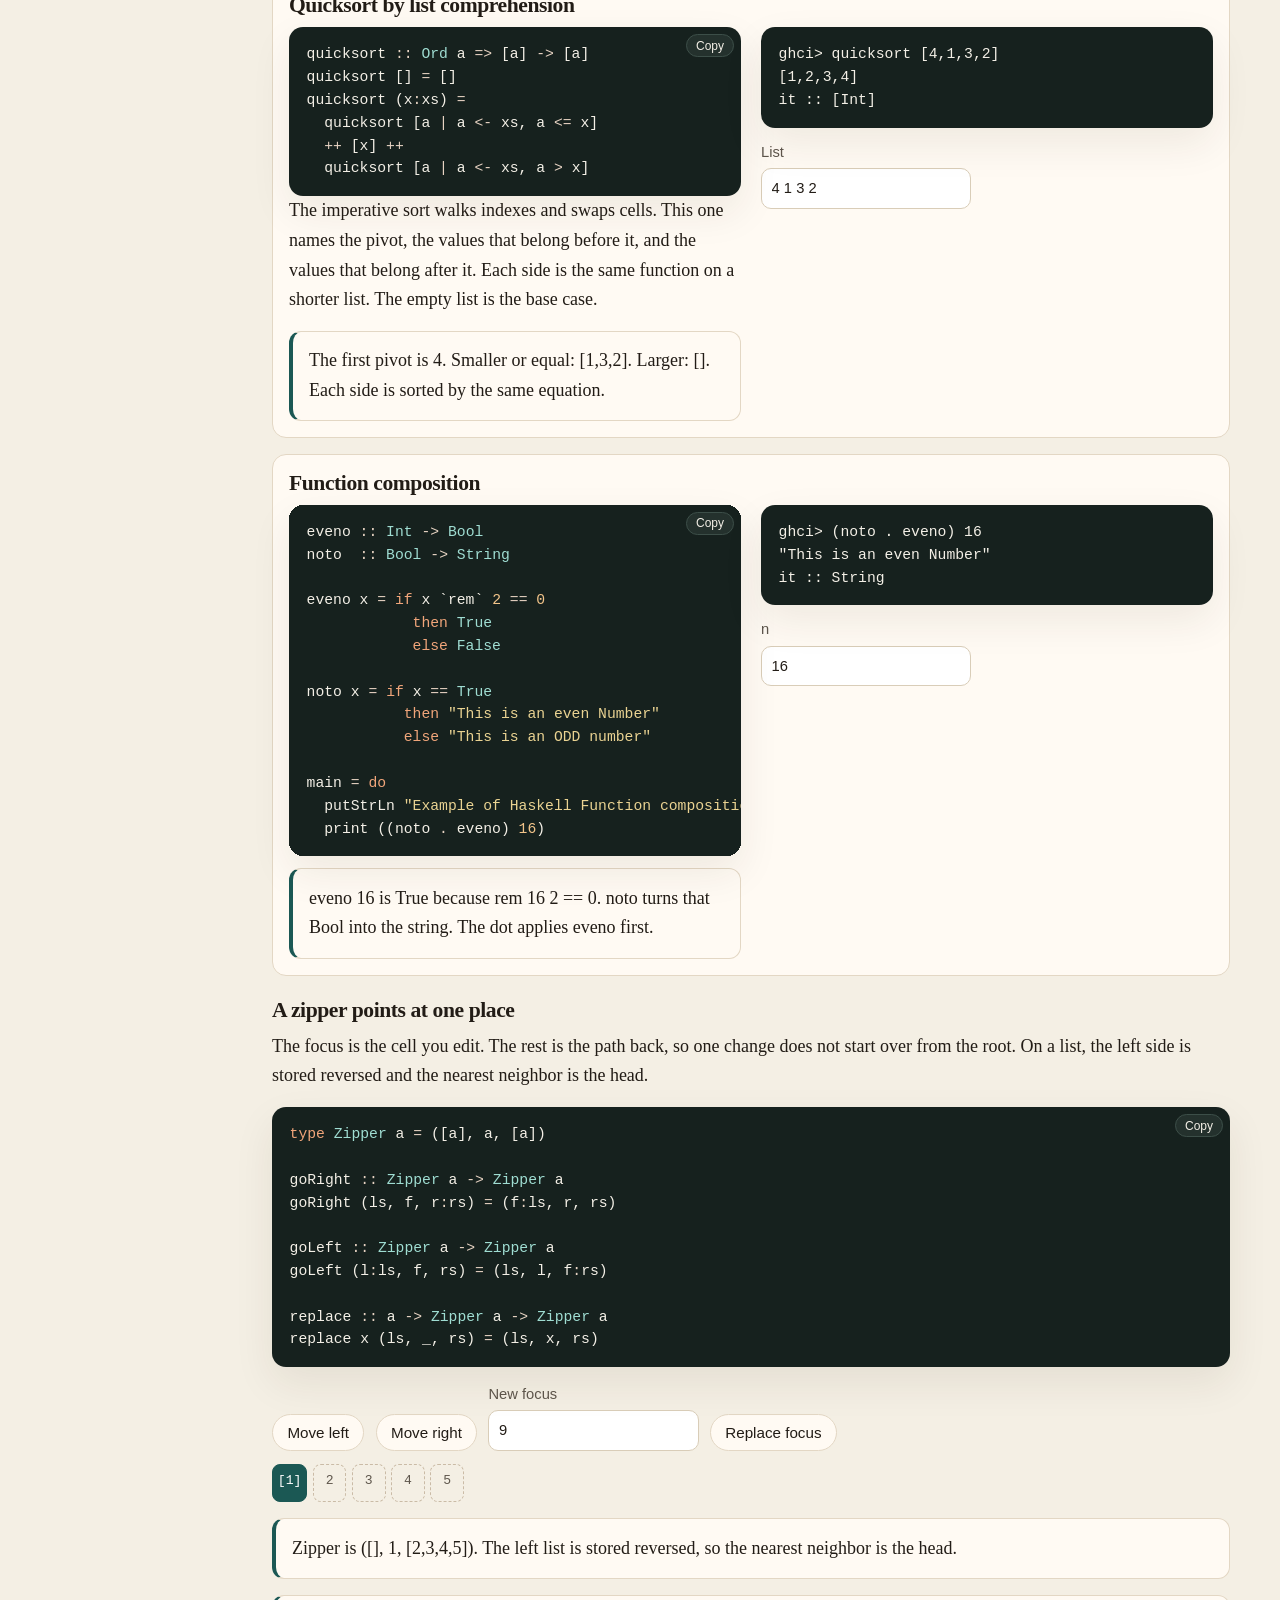
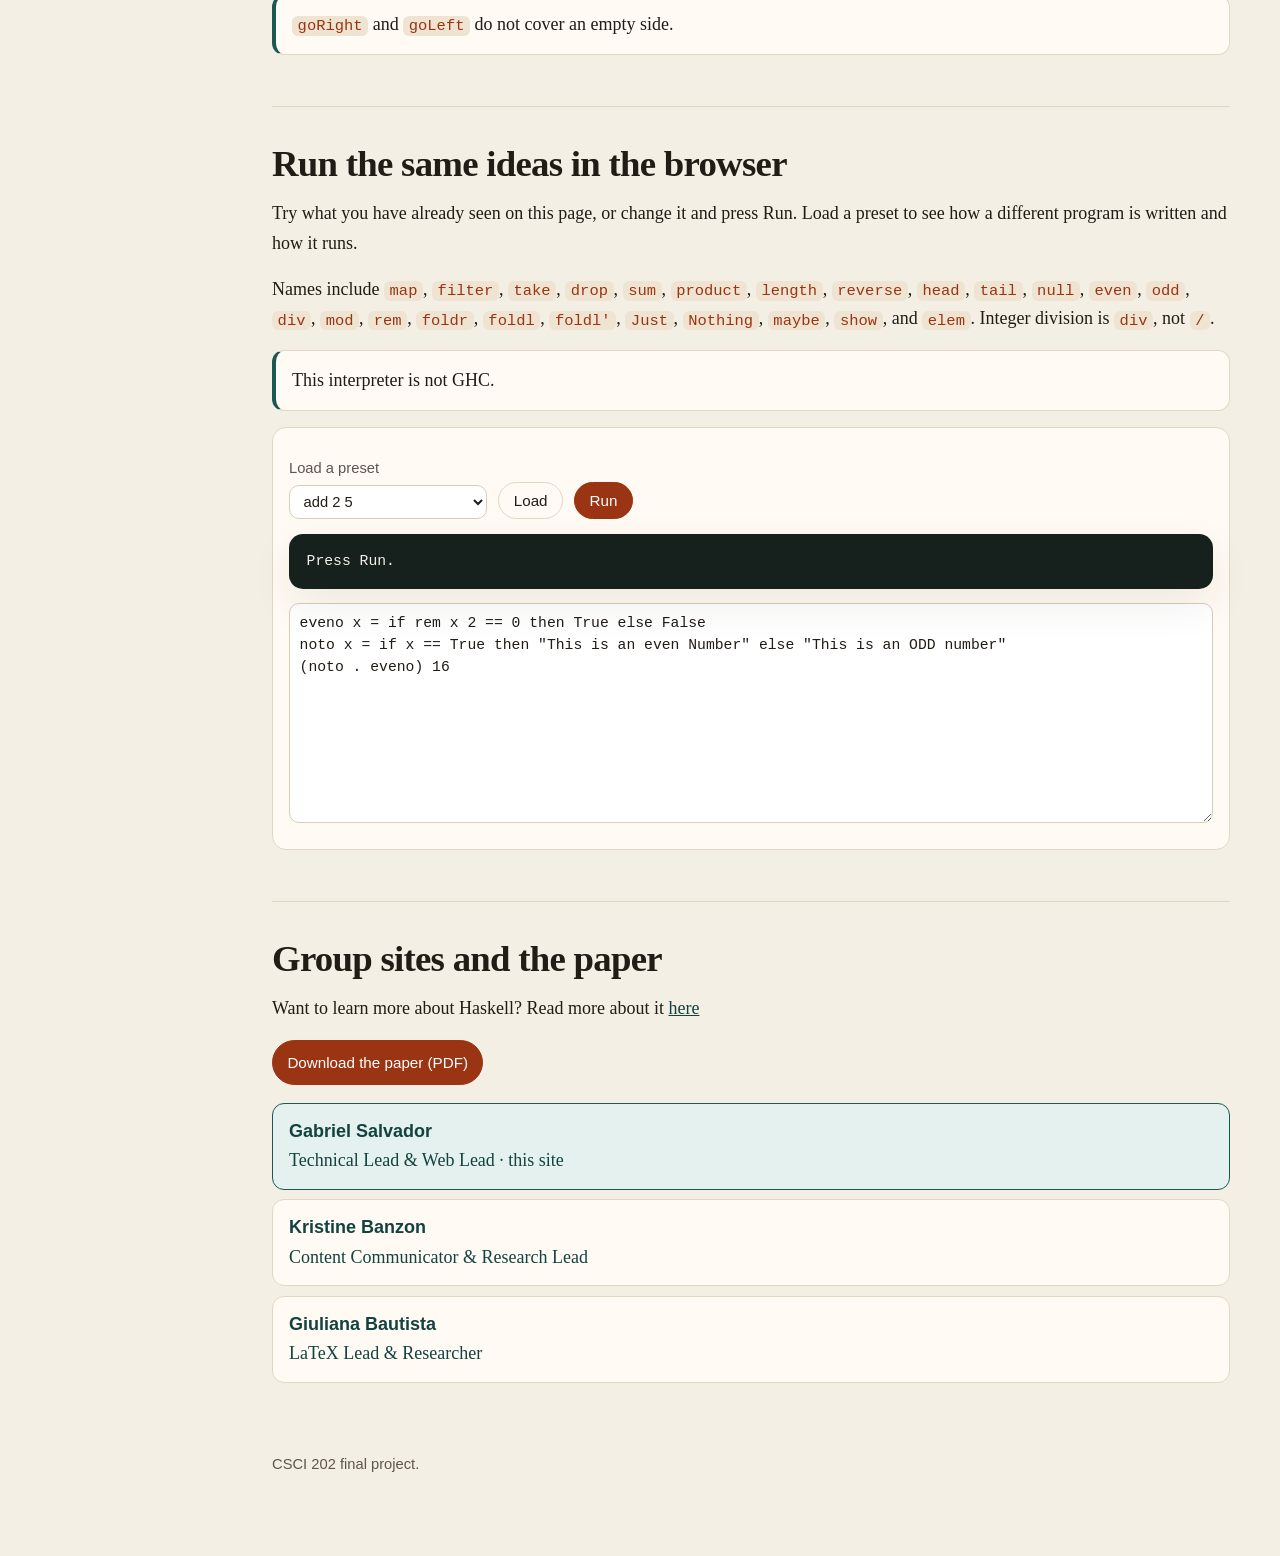
==== commit c532f6ef: "add trees site" ====
--- a/index.html
+++ b/index.html
@@ -6,10 +6,15 @@
   <title>Haskell · CSCI 202 tutorial</title>
   <meta name="description" content="CSCI 202 Haskell tutorial: paradigm, problem-solving style, syntax, features, and sample programs.">
   <link rel="icon" href="data:image/svg+xml,%3Csvg xmlns='http://www.w3.org/2000/svg' viewBox='0 0 32 32'%3E%3Crect fill='%2316251e' width='32' height='32' rx='6'/%3E%3Ctext x='6' y='23' fill='%23f0a57a' font-size='18' font-family='Georgia'%3E%CE%BB%3C/text%3E%3C/svg%3E">
-  <link rel="stylesheet" href="css/styles.css?v=13">
+  <link rel="stylesheet" href="css/styles.css?v=15">
 </head>
 <body>
   <a class="skip" href="#content">Skip to content</a>
+  <div id="top"></div>
+  <nav class="site-switch" aria-label="Sites">
+    <a href="#top" aria-current="page">Haskell</a>
+    <a href="trees/">Trees</a>
+  </nav>
   <div class="layout">
     <nav class="site-nav" aria-label="Tutorial sections">
       <a href="#background">How it works</a>
@@ -608,6 +613,6 @@
   <script src="js/config.js?v=8"></script>
   <script src="js/highlight.js?v=4"></script>
   <script src="js/sandbox.js?v=5"></script>
-  <script src="js/main.js?v=11"></script>
+  <script src="js/main.js?v=12"></script>
 </body>
 </html>
--- a/css/styles.css
+++ b/css/styles.css
@@ -68,12 +68,29 @@
   padding: 1.25rem 0 4rem;
 }
 
+section[id] { scroll-margin-top: 7.5rem; }
+
+.site-switch {
+  position: sticky;
+  top: 0;
+  z-index: 30;
+  display: flex;
+  gap: 0.35rem;
+  align-items: center;
+  width: 100%;
+  margin: 0;
+  padding: 0.55rem 1.25rem;
+  background: color-mix(in srgb, var(--paper) 94%, transparent);
+  backdrop-filter: blur(10px);
+  border-bottom: 1px solid var(--line);
+}
+
 .site-nav {
   display: flex;
   gap: 0.35rem;
   overflow-x: auto;
   position: sticky;
-  top: 0;
+  top: 3.25rem;
   z-index: 4;
   padding: 0.55rem 0;
   margin-bottom: 1rem;
@@ -81,7 +98,7 @@
   backdrop-filter: blur(8px);
 }
 
-.site-nav a {
+.site-nav a, .site-switch a {
   flex: 0 0 auto;
   text-decoration: none;
   color: var(--ink);
@@ -92,9 +109,10 @@
   border: 1px solid transparent;
 }
 
-.site-nav a:hover { border-color: var(--line); }
-
-.site-nav a[aria-current="true"] {
+.site-nav a:hover, .site-switch a:hover { border-color: var(--line); }
+
+.site-nav a[aria-current="true"],
+.site-switch a[aria-current="page"] {
   background: var(--pine-soft);
   color: var(--pine-dark);
   border-color: #c7e0dc;
@@ -485,7 +503,7 @@
   }
   .site-nav {
     position: sticky;
-    top: 1rem;
+    top: 4.25rem;
     align-self: start;
     flex-direction: column;
     overflow: visible;
@@ -493,6 +511,7 @@
     margin: 0;
     padding: 0.4rem 0 0;
   }
+  section[id] { scroll-margin-top: 4.75rem; }
   .profile-grid { grid-template-columns: 1fr 1fr; }
 }
 
@@ -501,7 +520,7 @@
 }
 
 @media print {
-  .site-nav, .copy, .hero-actions, .controls { display: none !important; }
+  .site-switch, .site-nav, .copy, .hero-actions, .controls { display: none !important; }
   body { background: white; }
   pre, .ghci, .console { box-shadow: none; }
   .layout { display: block; width: auto; }
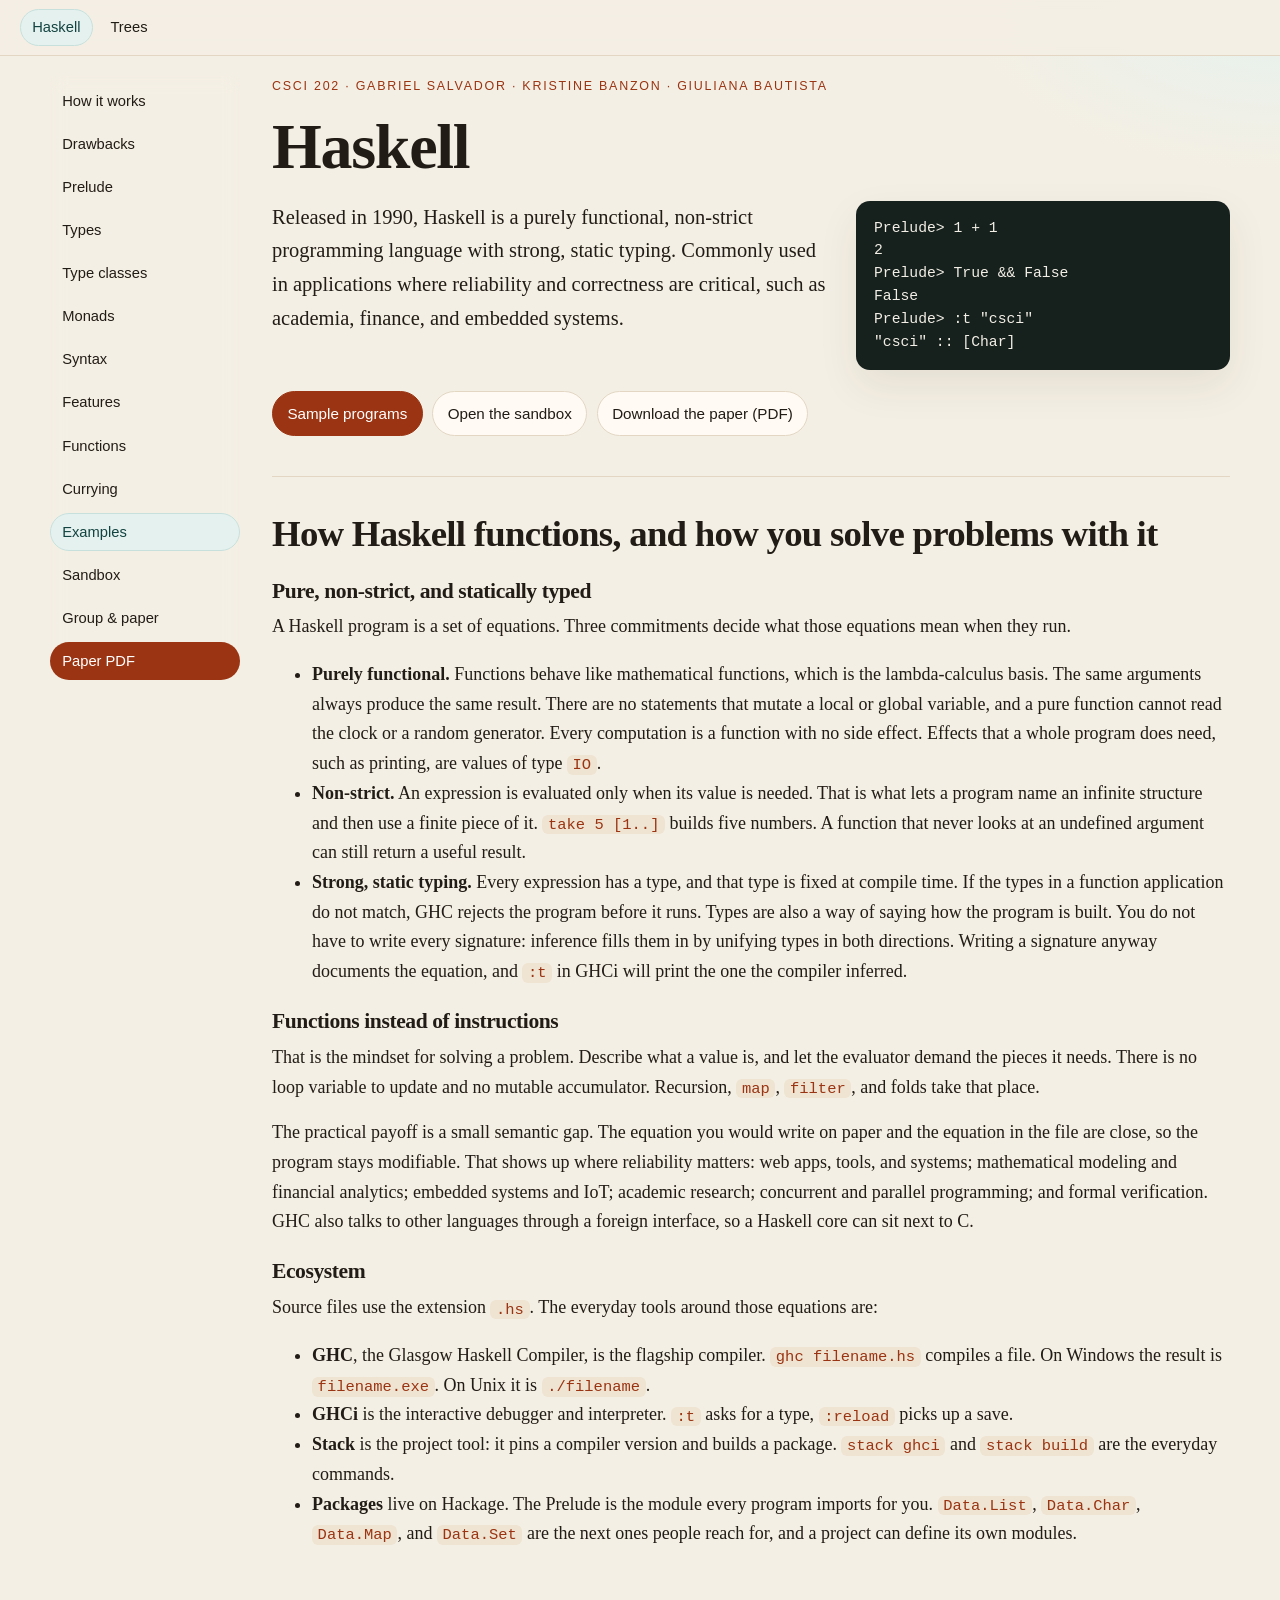
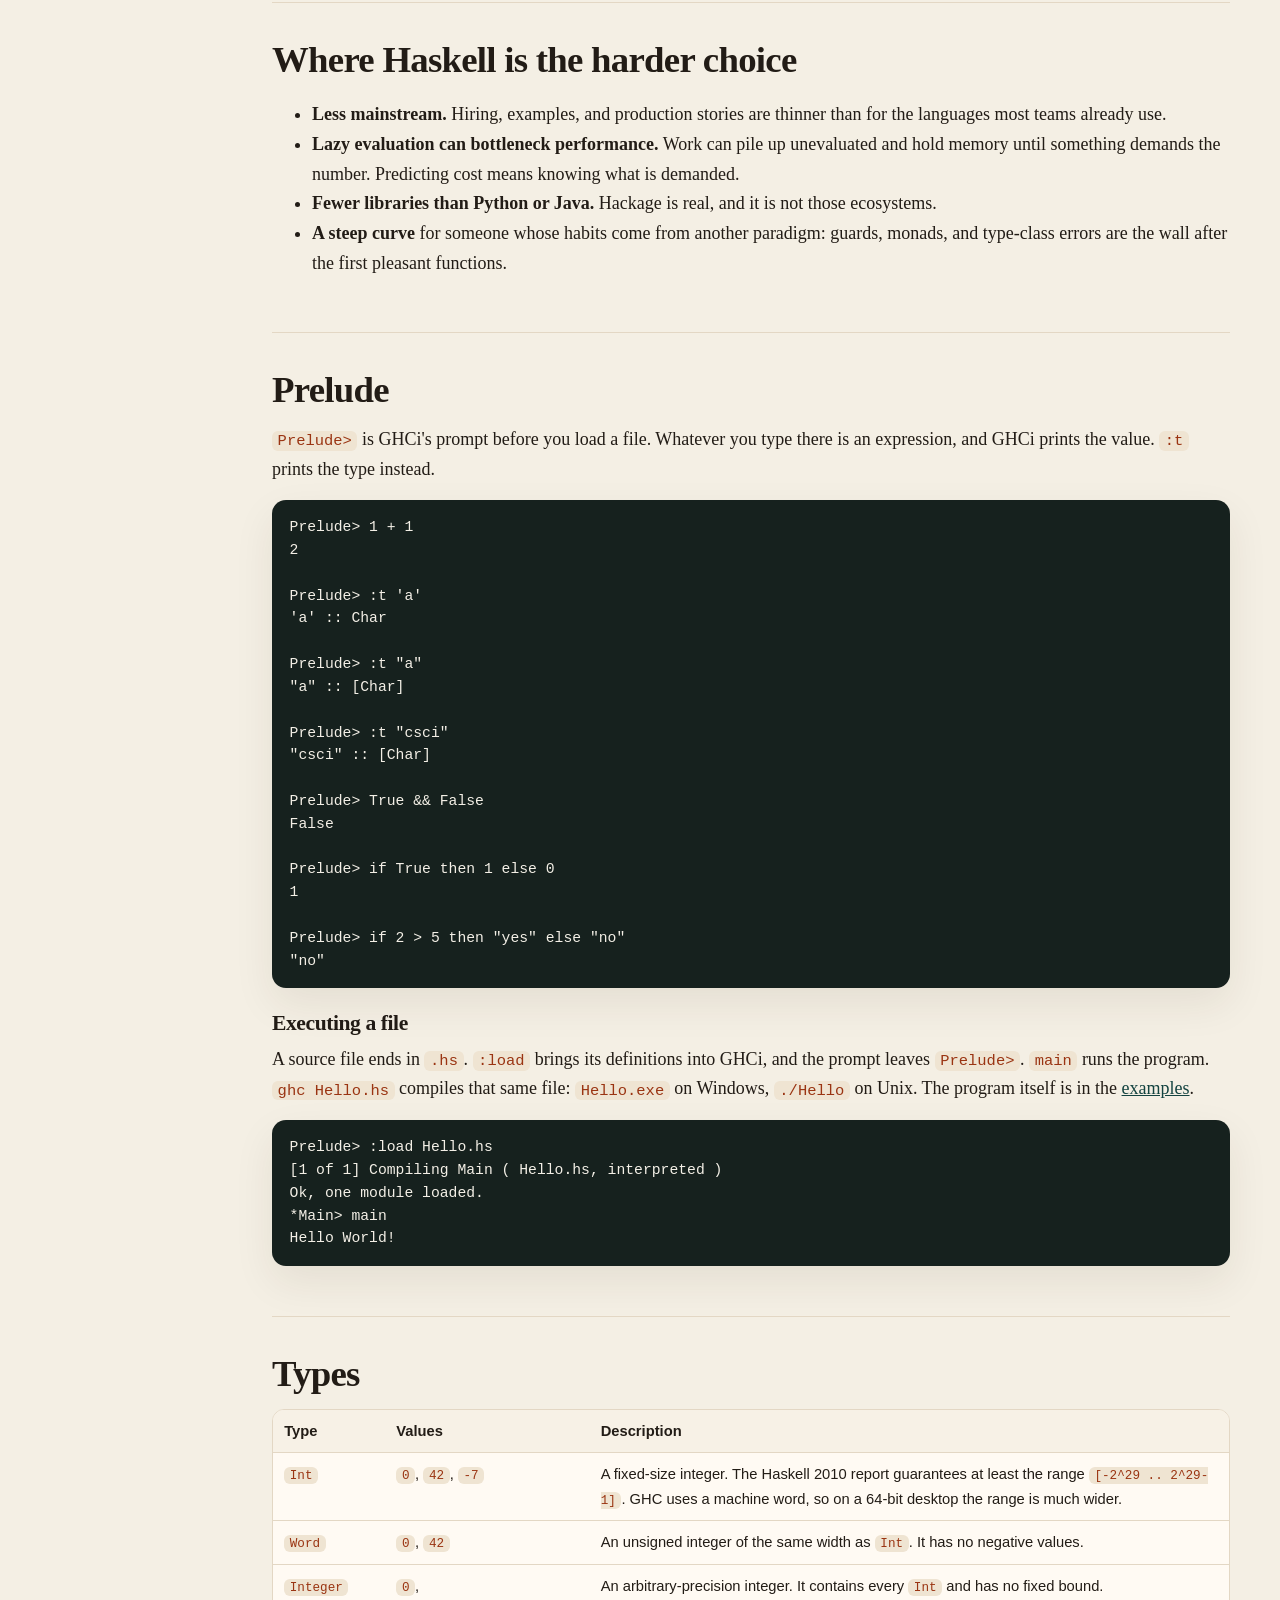
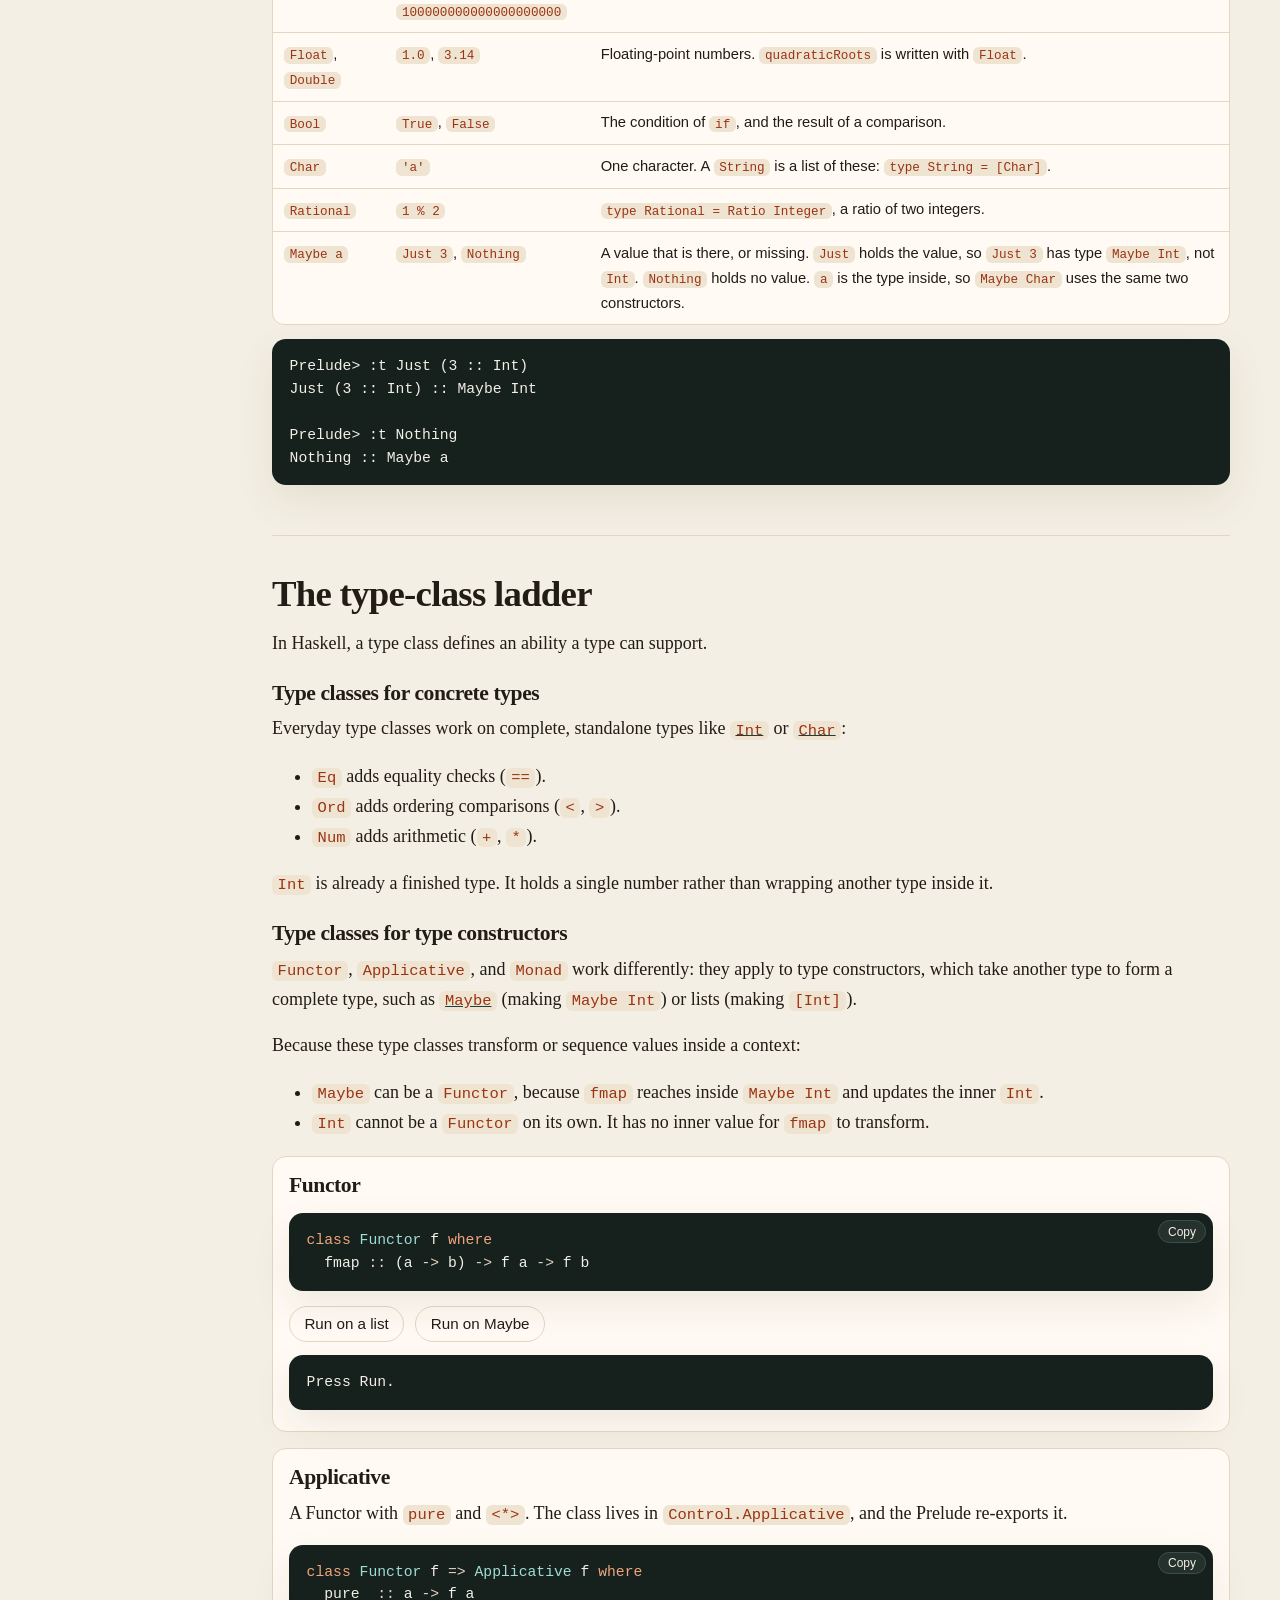
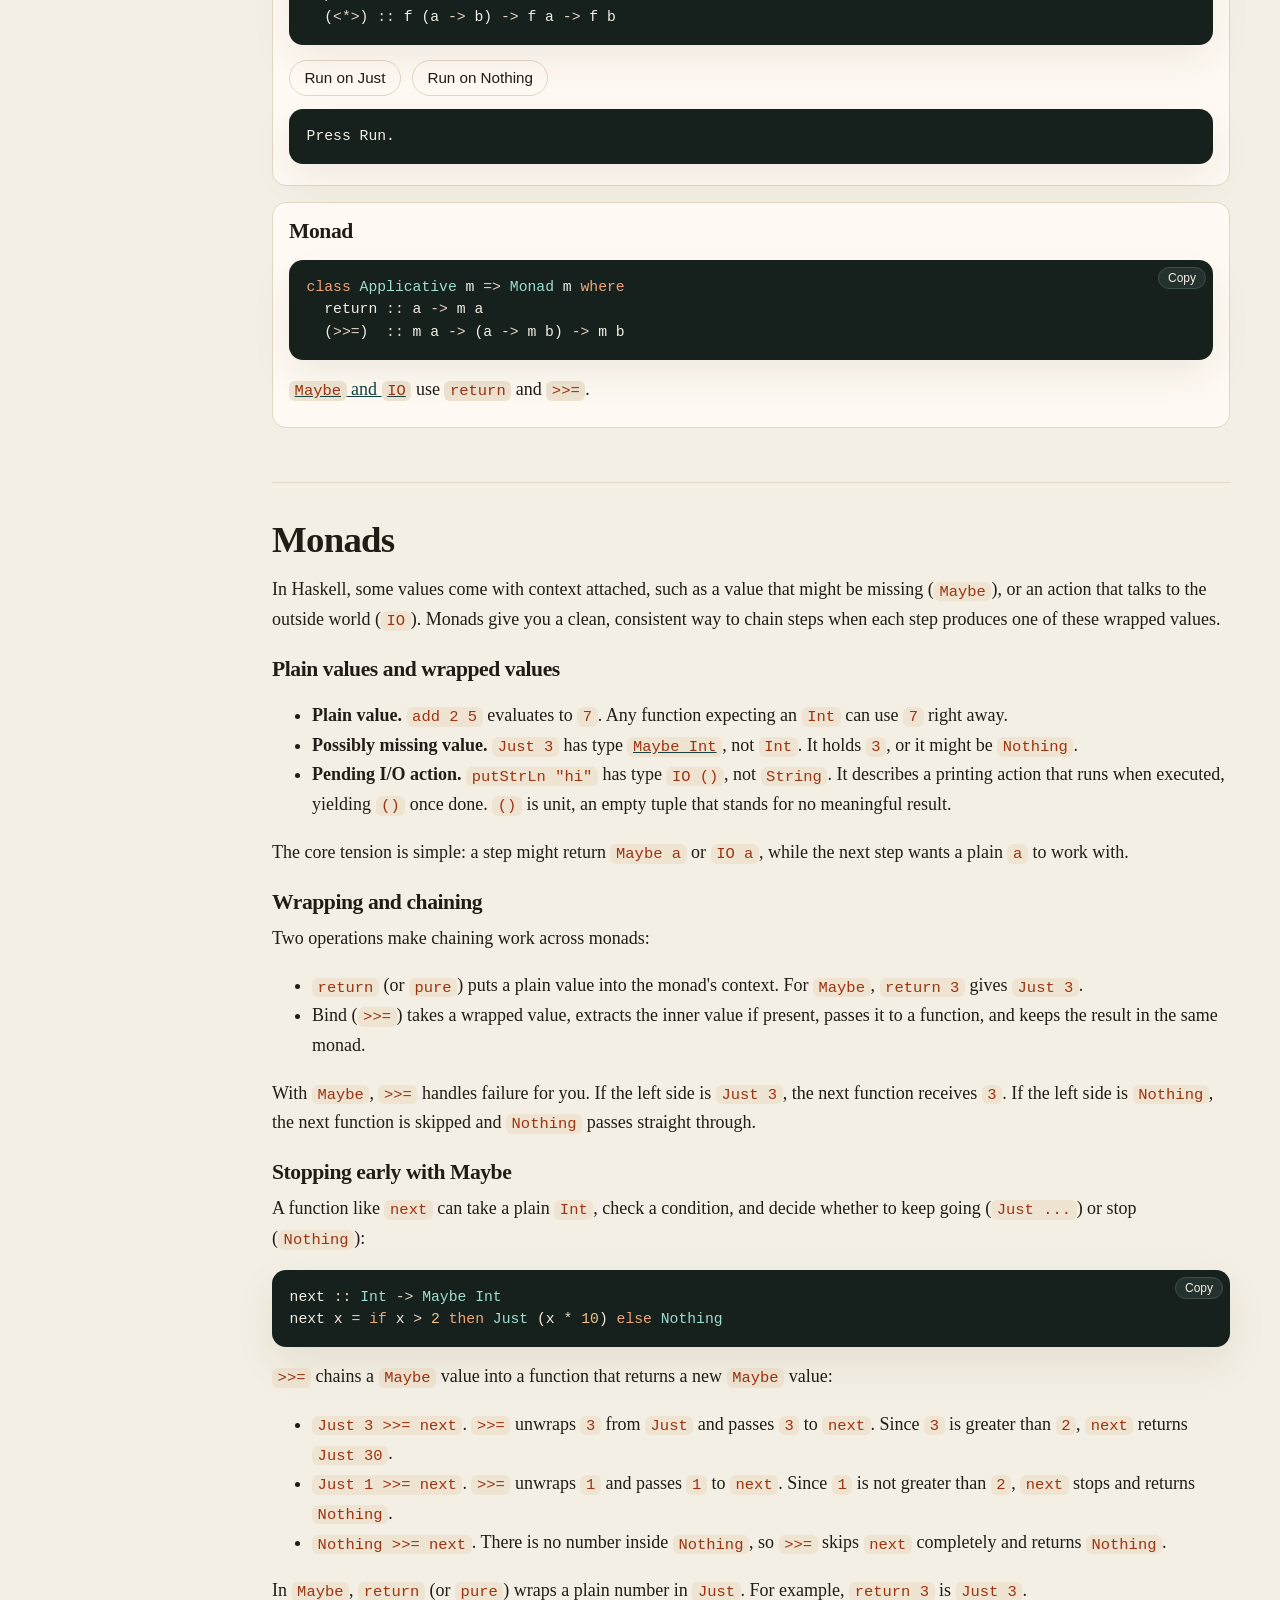
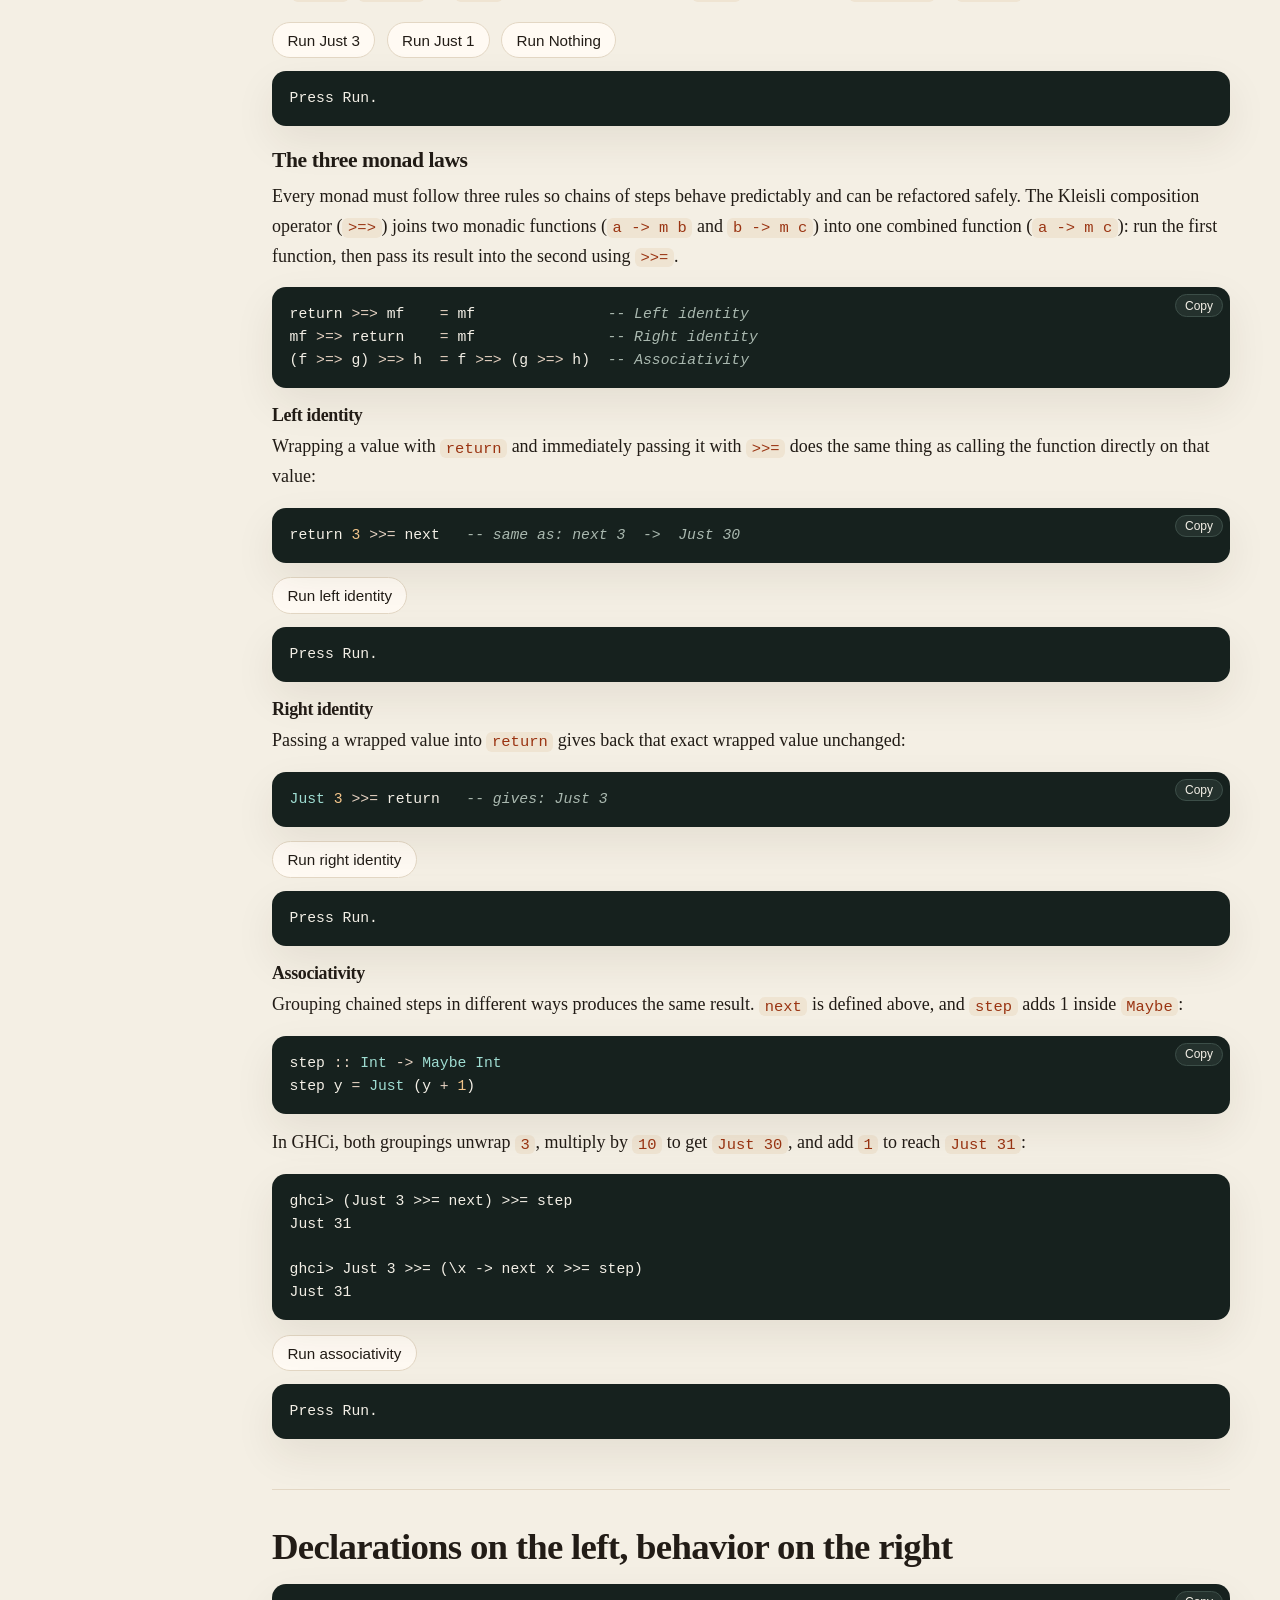
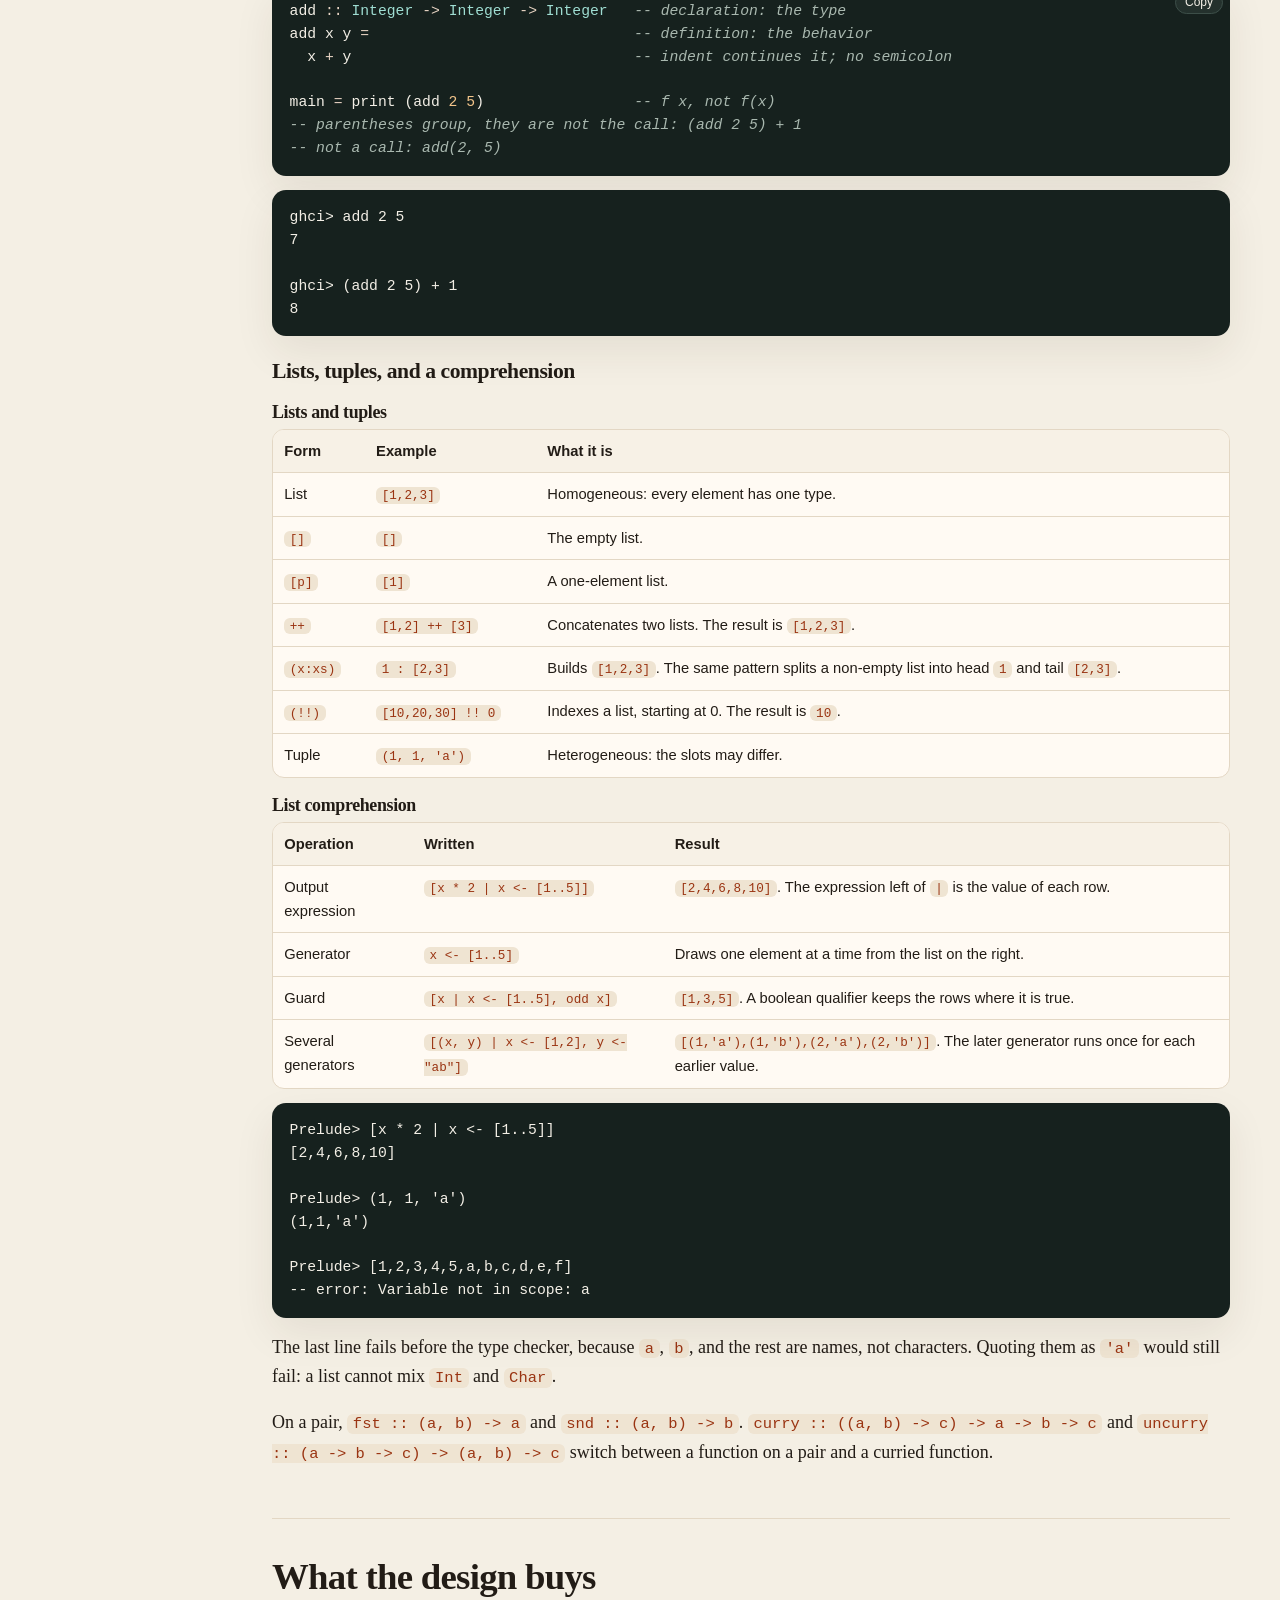
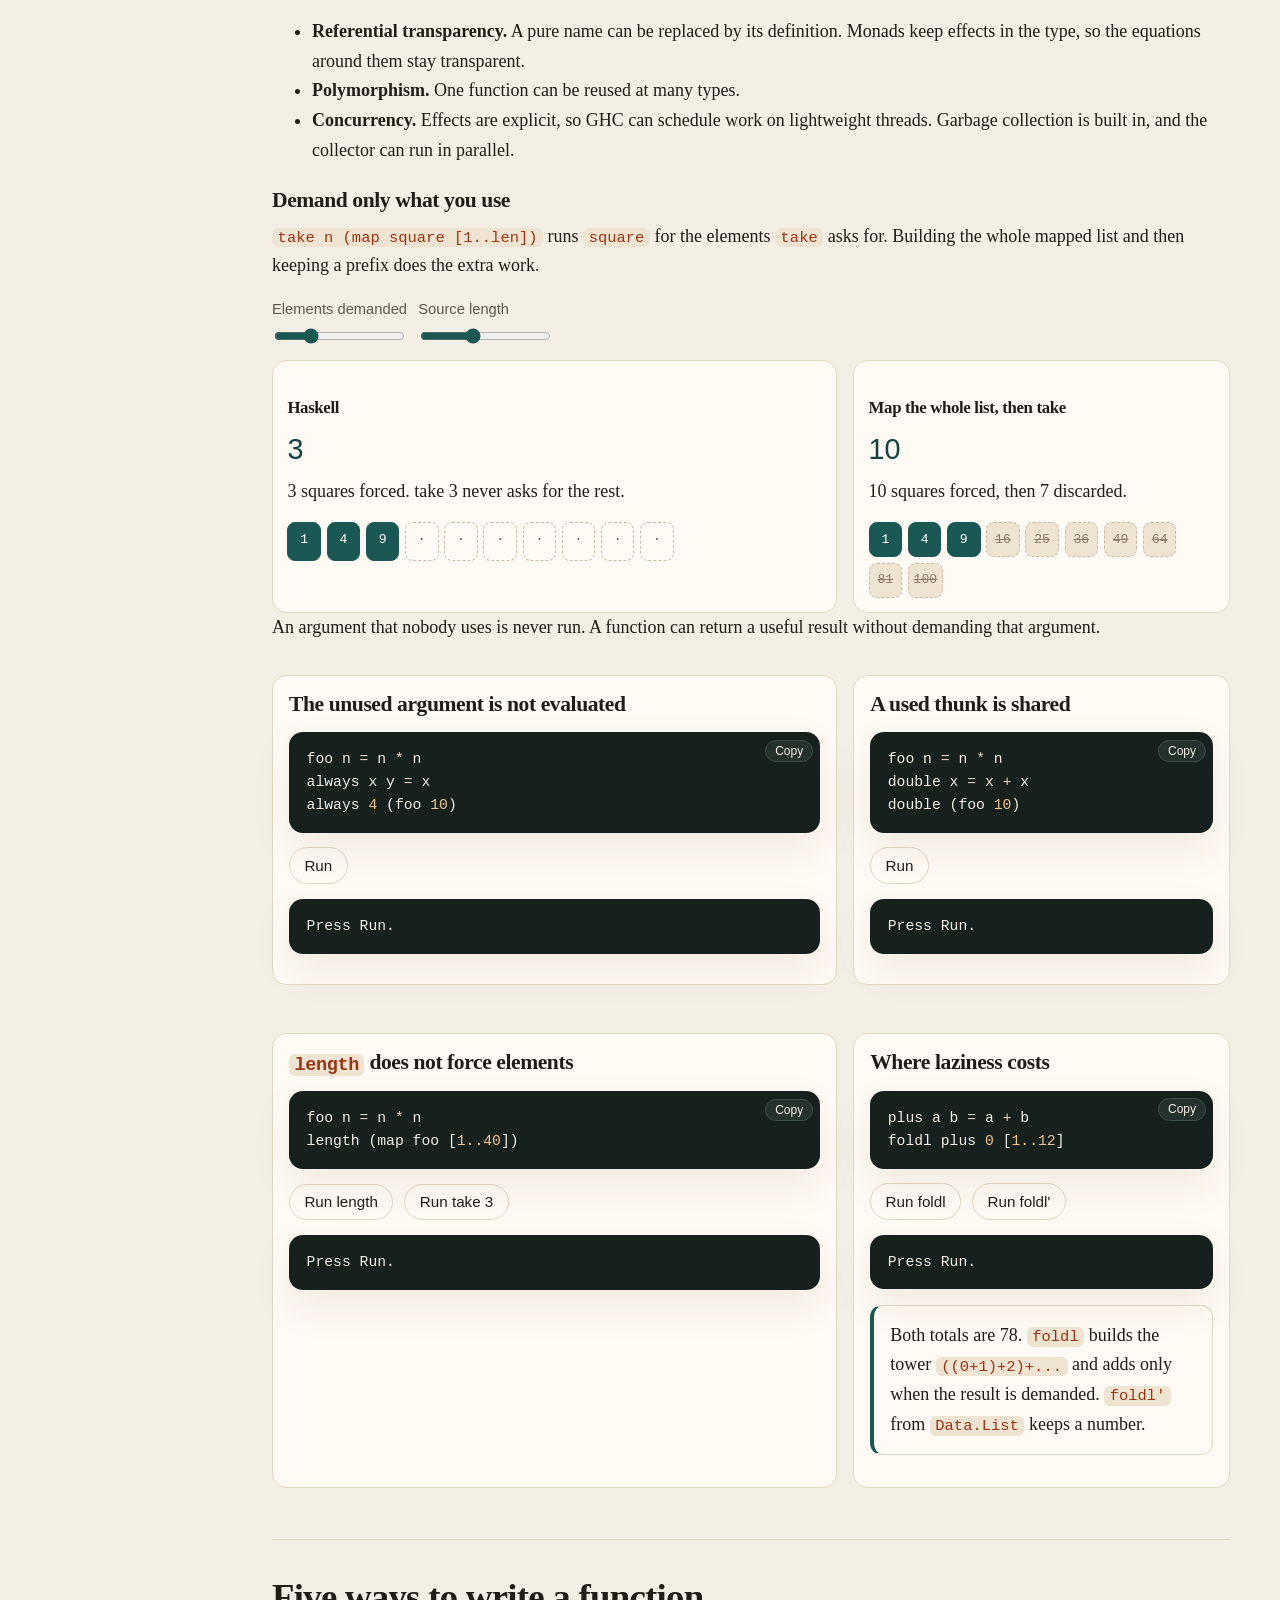
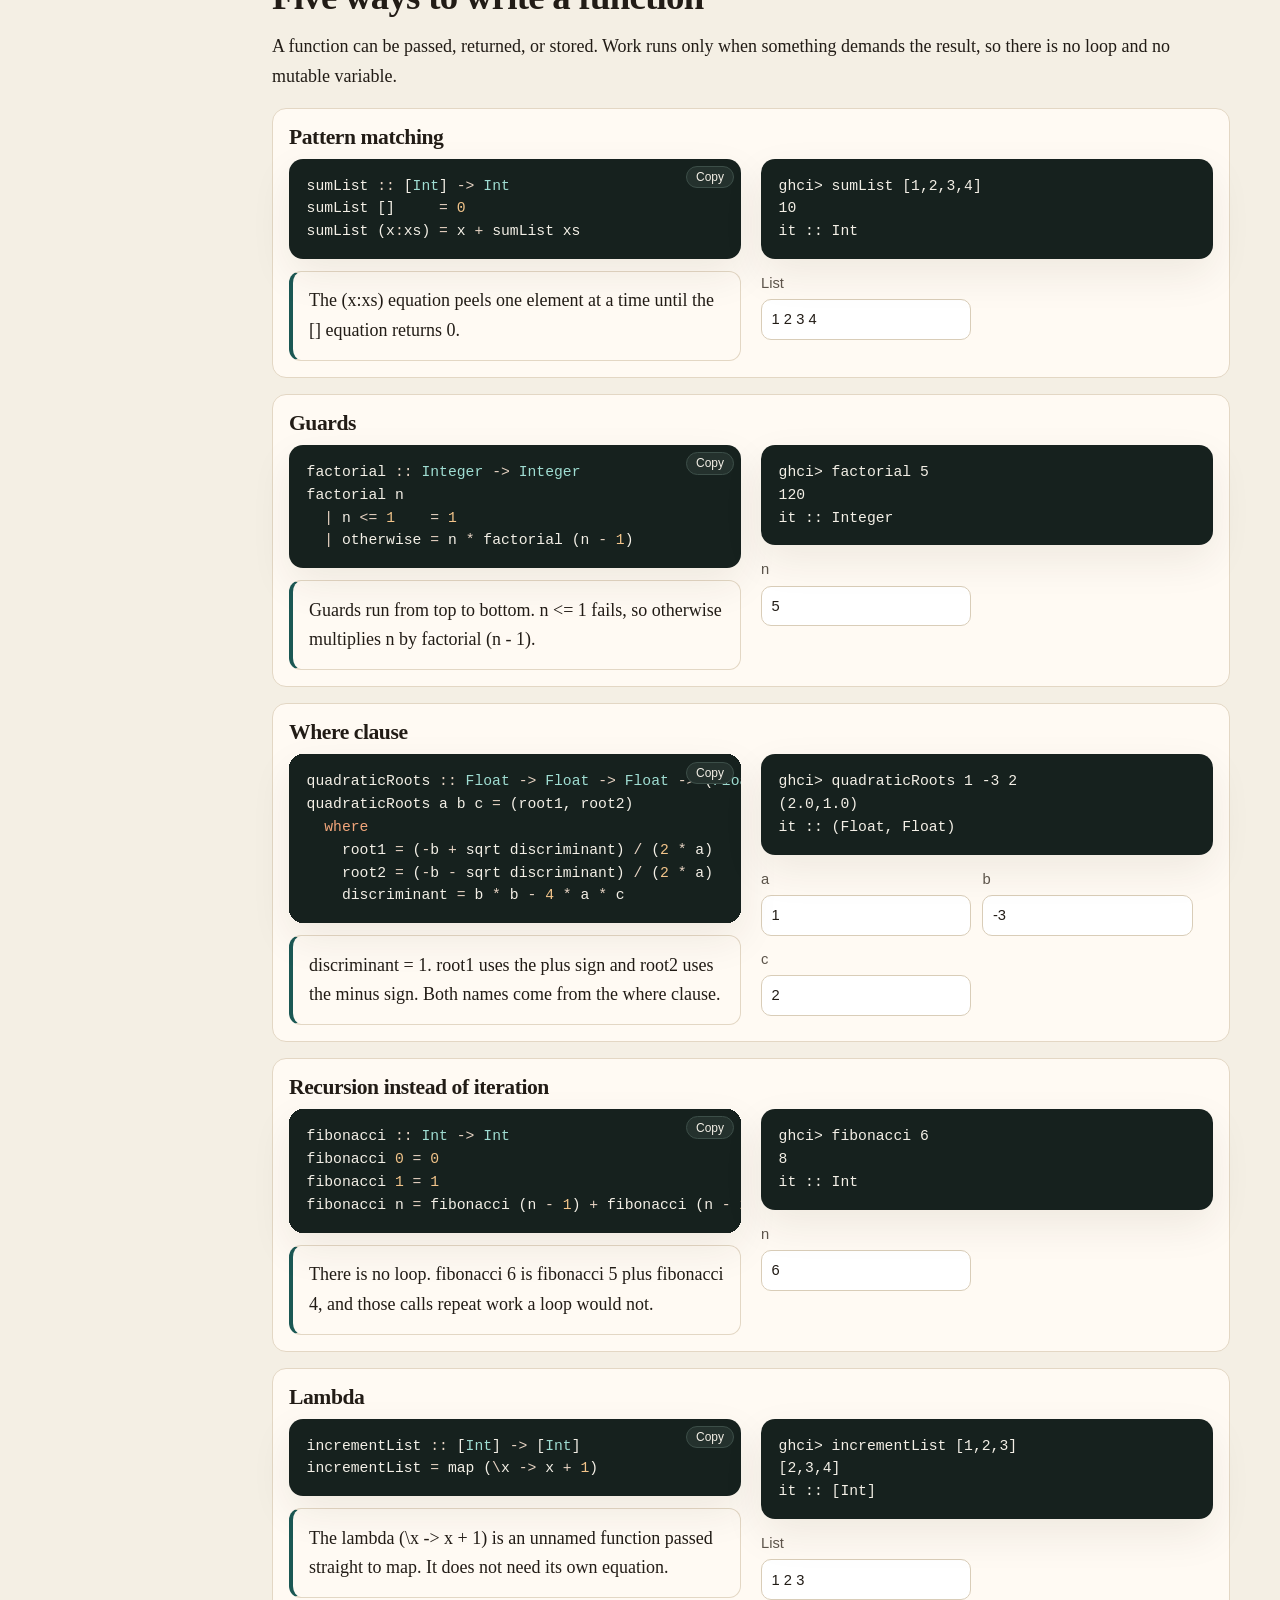
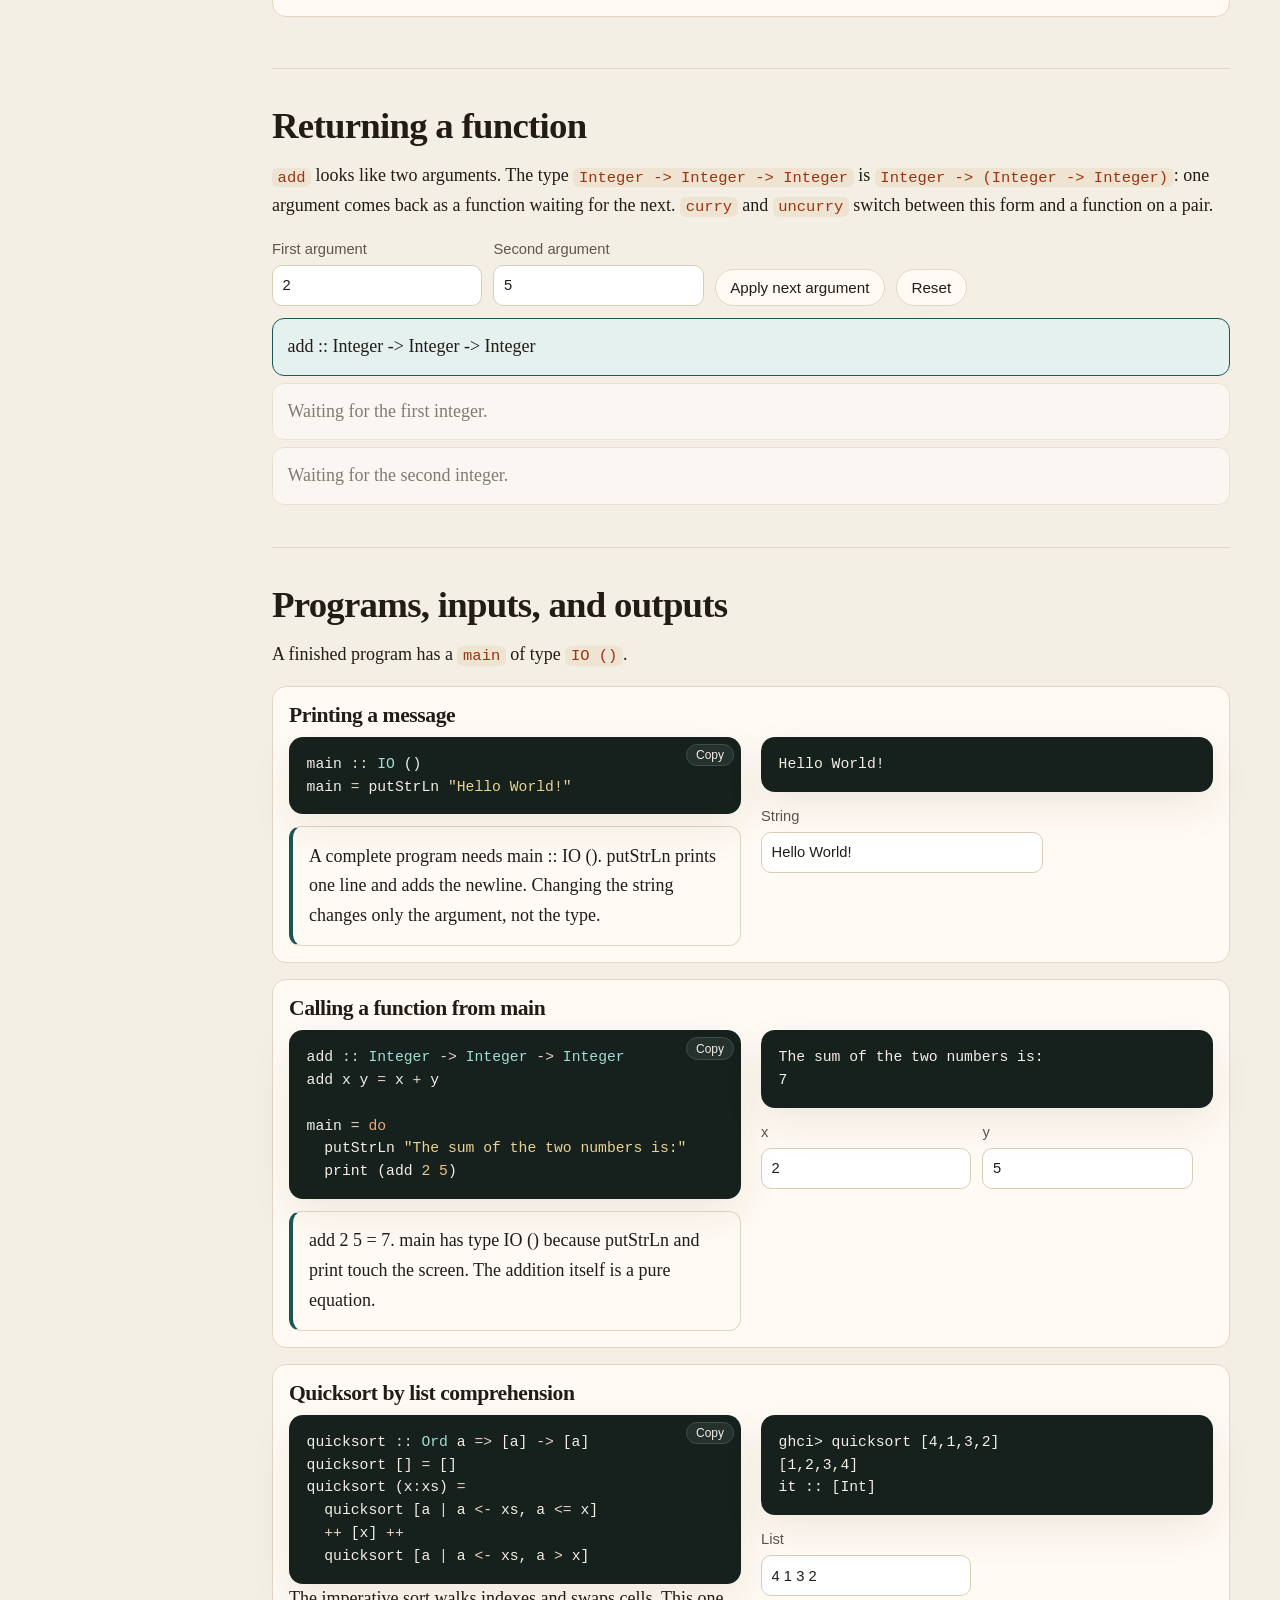
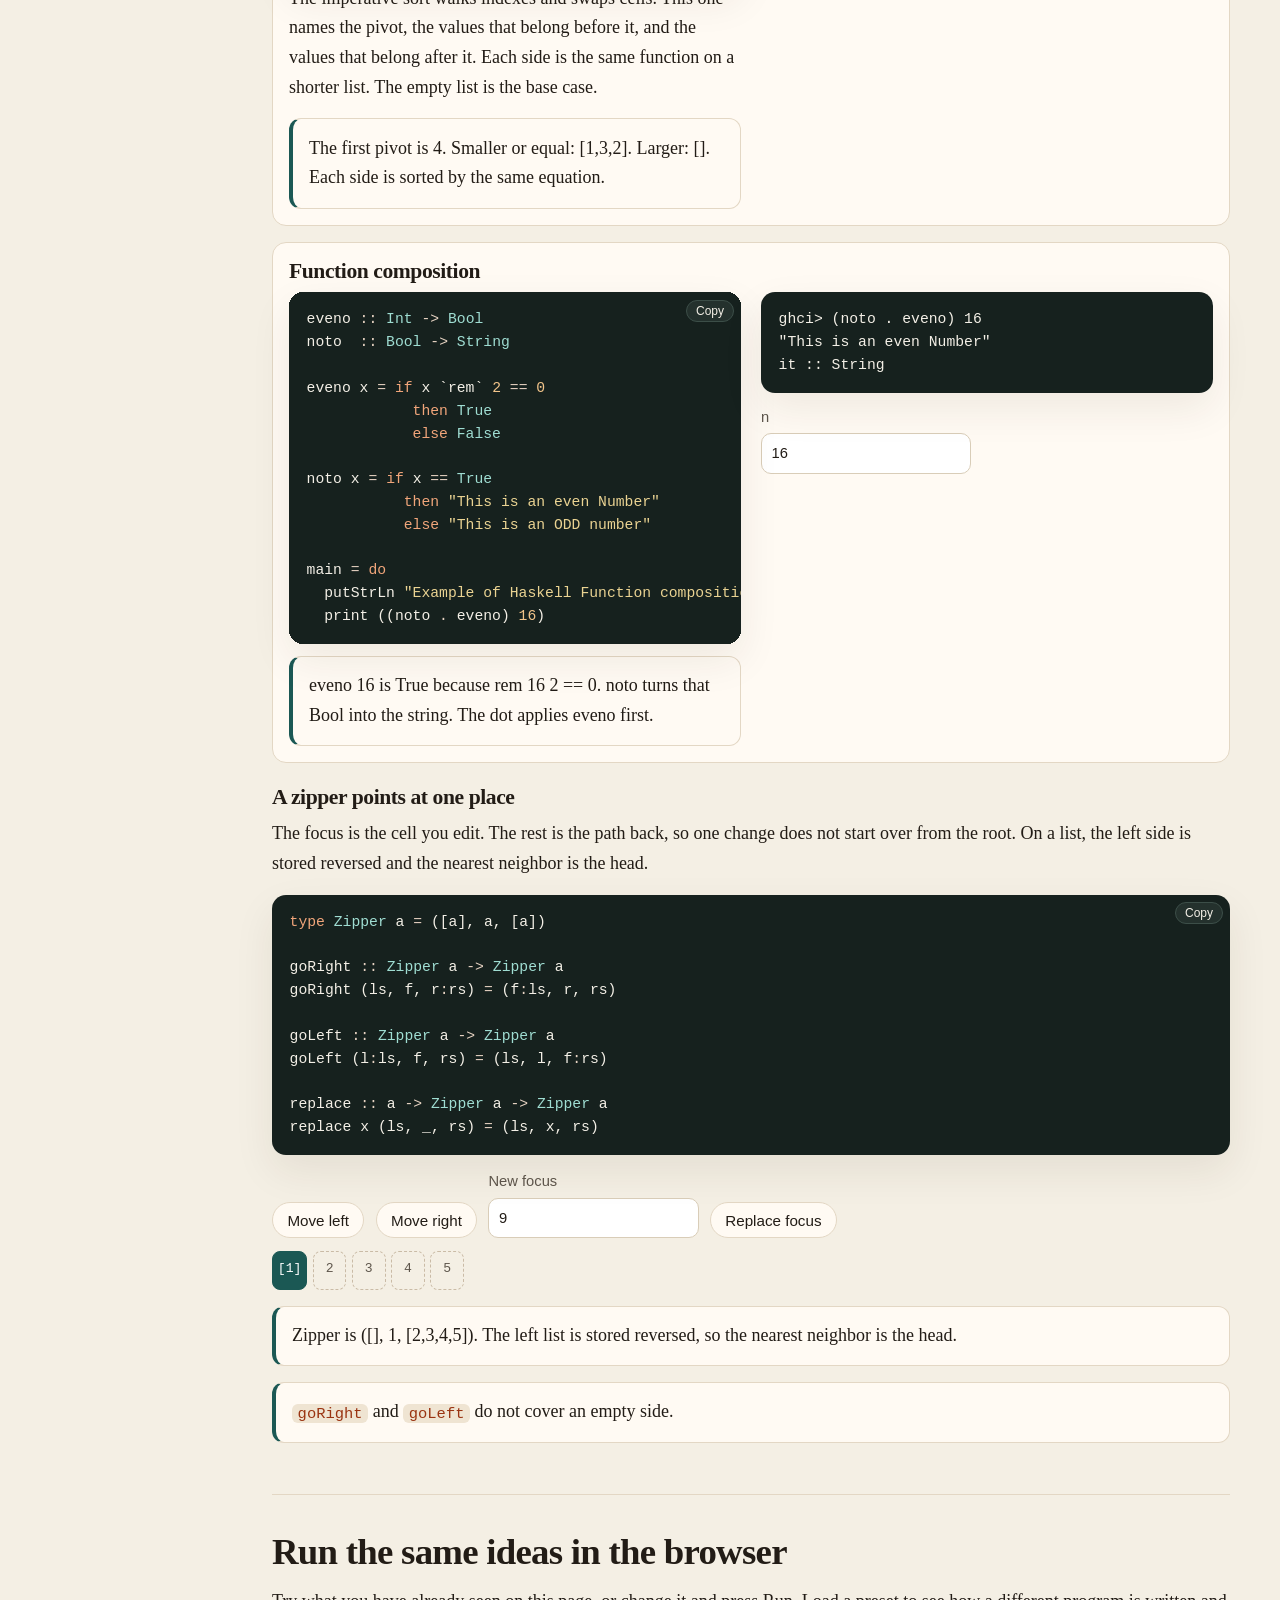
==== commit 7b262738: "refine monads + type classes" ====
--- a/index.html
+++ b/index.html
@@ -141,7 +141,24 @@
 
       <section id="ladder">
         <h2>The type-class ladder</h2>
-        <p>A class names an ability a type can have. <code>Eq</code>, <code>Ord</code>, and <code>Num</code> are the everyday ones on <code>Int</code> and <code>Char</code>: equality, order, and arithmetic. <code>Functor</code>, <code>Applicative</code>, and <code>Monad</code> are the other kind. Each one needs a type constructor such as the list constructor or <code>Maybe</code>, and <code>Int</code> has nothing for <code>fmap</code> to change.</p>
+        <p>In Haskell, a type class defines an ability a type can support.</p>
+
+        <h3>Type classes for concrete types</h3>
+        <p>Everyday type classes work on complete, standalone types like <a href="#type-int"><code>Int</code></a> or <a href="#type-char"><code>Char</code></a>:</p>
+        <ul>
+          <li><code>Eq</code> adds equality checks (<code>==</code>).</li>
+          <li><code>Ord</code> adds ordering comparisons (<code>&lt;</code>, <code>&gt;</code>).</li>
+          <li><code>Num</code> adds arithmetic (<code>+</code>, <code>*</code>).</li>
+        </ul>
+        <p><code>Int</code> is already a finished type. It holds a single number rather than wrapping another type inside it.</p>
+
+        <h3>Type classes for type constructors</h3>
+        <p><code>Functor</code>, <code>Applicative</code>, and <code>Monad</code> work differently: they apply to type constructors, which take another type to form a complete type, such as <a href="#type-maybe"><code>Maybe</code></a> (making <code>Maybe Int</code>) or lists (making <code>[Int]</code>).</p>
+        <p>Because these type classes transform or sequence values inside a context:</p>
+        <ul>
+          <li><code>Maybe</code> can be a <code>Functor</code>, because <code>fmap</code> reaches inside <code>Maybe Int</code> and updates the inner <code>Int</code>.</li>
+          <li><code>Int</code> cannot be a <code>Functor</code> on its own. It has no inner value for <code>fmap</code> to transform.</li>
+        </ul>
         <div class="ladder">
           <article>
             <h3>Functor</h3>
@@ -178,45 +195,78 @@
 
       <section id="monad">
         <h2>Monads</h2>
-        <p><code>add 2 5</code> is 7. A function that wants an <code>Int</code> can take that 7. <code>Just 3</code> is not an <code>Int</code>. Its type is <a href="#type-maybe"><code>Maybe Int</code></a>, the number or <code>Nothing</code>. <code>putStrLn "hi"</code> is not a string. It is a print that has not run yet. The next function still wants the plain value: the 3, or the <code>()</code> a print produces when it finishes.</p>
-        <p><code>return</code> wraps a plain value so the chain can start. For <code>Maybe</code>, <code>return 3</code> is <code>Just 3</code>. <code>&gt;&gt;=</code> takes the wrapper off and gives what was inside to the next function. That function has to return the same kind of wrapper: another <code>Maybe</code>, or another <code>IO</code>. <code>Nothing</code> has no number inside, so the next function is not called. An equation cannot print or change a variable on the side, so failure and printing are values of their own. That is why <code>main</code> has type <code>IO ()</code>, and why <code>add 2 5</code> stays an ordinary sum.</p>
-
-        <h3>Maybe can stop</h3>
+        <p>In Haskell, some values come with context attached, such as a value that might be missing (<code>Maybe</code>), or an action that talks to the outside world (<code>IO</code>). Monads give you a clean, consistent way to chain steps when each step produces one of these wrapped values.</p>
+
+        <h3>Plain values and wrapped values</h3>
+        <ul>
+          <li><strong>Plain value.</strong> <code>add 2 5</code> evaluates to <code>7</code>. Any function expecting an <code>Int</code> can use <code>7</code> right away.</li>
+          <li><strong>Possibly missing value.</strong> <code>Just 3</code> has type <a href="#type-maybe"><code>Maybe Int</code></a>, not <code>Int</code>. It holds <code>3</code>, or it might be <code>Nothing</code>.</li>
+          <li><strong>Pending I/O action.</strong> <code>putStrLn "hi"</code> has type <code>IO ()</code>, not <code>String</code>. It describes a printing action that runs when executed, yielding <code>()</code> once done. <code>()</code> is unit, an empty tuple that stands for no meaningful result.</li>
+        </ul>
+        <p>The core tension is simple: a step might return <code>Maybe a</code> or <code>IO a</code>, while the next step wants a plain <code>a</code> to work with.</p>
+
+        <h3>Wrapping and chaining</h3>
+        <p>Two operations make chaining work across monads:</p>
+        <ul>
+          <li><code>return</code> (or <code>pure</code>) puts a plain value into the monad's context. For <code>Maybe</code>, <code>return 3</code> gives <code>Just 3</code>.</li>
+          <li>Bind (<code>&gt;&gt;=</code>) takes a wrapped value, extracts the inner value if present, passes it to a function, and keeps the result in the same monad.</li>
+        </ul>
+        <p>With <code>Maybe</code>, <code>&gt;&gt;=</code> handles failure for you. If the left side is <code>Just 3</code>, the next function receives <code>3</code>. If the left side is <code>Nothing</code>, the next function is skipped and <code>Nothing</code> passes straight through.</p>
+
+        <h3>Stopping early with Maybe</h3>
+        <p>A function like <code>next</code> can take a plain <code>Int</code>, check a condition, and decide whether to keep going (<code>Just ...</code>) or stop (<code>Nothing</code>):</p>
         <pre><code data-lang="haskell">next :: Int -&gt; Maybe Int
 next x = if x &gt; 2 then Just (x * 10) else Nothing</code></pre>
-        <p><code>return</code> for <code>Maybe</code> is <code>Just</code>. <code>Just 3 &gt;&gt;= next</code> opens the <code>Just</code>, and <code>next</code> sees 3, so it returns <code>Just 30</code>. <code>Just 1 &gt;&gt;= next</code> opens the <code>Just</code> as well, and <code>next</code> returns <code>Nothing</code>. A starting <code>Nothing</code> never calls <code>next</code>.</p>
+        <p><code>&gt;&gt;=</code> chains a <code>Maybe</code> value into a function that returns a new <code>Maybe</code> value:</p>
+        <ul>
+          <li><code>Just 3 &gt;&gt;= next</code>. <code>&gt;&gt;=</code> unwraps <code>3</code> from <code>Just</code> and passes <code>3</code> to <code>next</code>. Since <code>3</code> is greater than <code>2</code>, <code>next</code> returns <code>Just 30</code>.</li>
+          <li><code>Just 1 &gt;&gt;= next</code>. <code>&gt;&gt;=</code> unwraps <code>1</code> and passes <code>1</code> to <code>next</code>. Since <code>1</code> is not greater than <code>2</code>, <code>next</code> stops and returns <code>Nothing</code>.</li>
+          <li><code>Nothing &gt;&gt;= next</code>. There is no number inside <code>Nothing</code>, so <code>&gt;&gt;=</code> skips <code>next</code> completely and returns <code>Nothing</code>.</li>
+        </ul>
+        <p>In <code>Maybe</code>, <code>return</code> (or <code>pure</code>) wraps a plain number in <code>Just</code>. For example, <code>return 3</code> is <code>Just 3</code>.</p>
         <div class="controls">
           <button type="button" data-ladder="bind-go">Run Just 3</button>
           <button type="button" data-ladder="bind-stop">Run Just 1</button>
+          <button type="button" data-ladder="bind-nothing">Run Nothing</button>
         </div>
         <pre class="console" id="monad-bind" aria-live="polite">Press Run.</pre>
 
-        <h3>The next step sees the value</h3>
-        <p><code>&lt;*&gt;</code> applies a function that is already sitting in the context. <code>&gt;&gt;=</code> builds the next context from the value it just unwrapped. <code>next</code> looks at the number and chooses <code>Just</code> or <code>Nothing</code>.</p>
-
-        <h3>IO is the same pair of methods</h3>
-        <p><code>do</code> writes a chain of <code>&gt;&gt;=</code> as steps.</p>
-        <pre><code data-lang="haskell">main = do
-  putStrLn "The sum of the two numbers is:"
-  print (add 2 5)
-
--- the same steps
-putStrLn "The sum of the two numbers is:"
-  &gt;&gt;= \_ -&gt; print (add 2 5)</code></pre>
-        <p><code>putStrLn</code> produces <code>IO ()</code>. The lambda ignores that <code>()</code> and runs <code>print</code>. <code>add 2 5</code> stays a pure equation. The type of <code>main</code> is <code>IO ()</code>, so the printing stays in the type and the equations around it stay replaceable by their definitions.</p>
-
-        <h3>Three laws</h3>
-        <p><code>f &gt;=&gt; g</code> is the function that runs <code>f</code>, then binds <code>g</code>. Any monad has to obey these three equations, which is what lets a chain be replaced by the definitions of its steps:</p>
-        <pre><code data-lang="haskell">return &gt;=&gt; mf    = mf                 -- left identity
-mf &gt;=&gt; return    = mf                 -- right identity
-(f &gt;=&gt; g) &gt;=&gt; h  = f &gt;=&gt; (g &gt;=&gt; h)    -- associativity</code></pre>
-        <p>On <code>next</code>, left identity says <code>return 3 &gt;&gt;= next</code> equals <code>next 3</code>. Right identity says <code>Just 3 &gt;&gt;= return</code> equals <code>Just 3</code>. Associativity says the grouping does not matter: bind <code>next</code> and then <code>step</code>, where <code>step y = Just (y + 1)</code>, or bind the combined function.</p>
+        <h3>The three monad laws</h3>
+        <p>Every monad must follow three rules so chains of steps behave predictably and can be refactored safely. The Kleisli composition operator (<code>&gt;=&gt;</code>) joins two monadic functions (<code>a -&gt; m b</code> and <code>b -&gt; m c</code>) into one combined function (<code>a -&gt; m c</code>): run the first function, then pass its result into the second using <code>&gt;&gt;=</code>.</p>
+        <pre><code data-lang="haskell">return &gt;=&gt; mf    = mf               -- Left identity
+mf &gt;=&gt; return    = mf               -- Right identity
+(f &gt;=&gt; g) &gt;=&gt; h  = f &gt;=&gt; (g &gt;=&gt; h)  -- Associativity</code></pre>
+
+        <h4>Left identity</h4>
+        <p>Wrapping a value with <code>return</code> and immediately passing it with <code>&gt;&gt;=</code> does the same thing as calling the function directly on that value:</p>
+        <pre><code data-lang="haskell">return 3 &gt;&gt;= next   -- same as: next 3  -&gt;  Just 30</code></pre>
         <div class="controls">
           <button type="button" data-ladder="law-left">Run left identity</button>
+        </div>
+        <pre class="console" id="monad-law-left" aria-live="polite">Press Run.</pre>
+
+        <h4>Right identity</h4>
+        <p>Passing a wrapped value into <code>return</code> gives back that exact wrapped value unchanged:</p>
+        <pre><code data-lang="haskell">Just 3 &gt;&gt;= return   -- gives: Just 3</code></pre>
+        <div class="controls">
           <button type="button" data-ladder="law-right">Run right identity</button>
+        </div>
+        <pre class="console" id="monad-law-right" aria-live="polite">Press Run.</pre>
+
+        <h4>Associativity</h4>
+        <p>Grouping chained steps in different ways produces the same result. <code>next</code> is defined above, and <code>step</code> adds 1 inside <code>Maybe</code>:</p>
+        <pre><code data-lang="haskell">step :: Int -&gt; Maybe Int
+step y = Just (y + 1)</code></pre>
+        <p>In GHCi, both groupings unwrap <code>3</code>, multiply by <code>10</code> to get <code>Just 30</code>, and add <code>1</code> to reach <code>Just 31</code>:</p>
+        <pre class="ghci">ghci&gt; (Just 3 &gt;&gt;= next) &gt;&gt;= step
+Just 31
+
+ghci&gt; Just 3 &gt;&gt;= (\x -&gt; next x &gt;&gt;= step)
+Just 31</pre>
+        <div class="controls">
           <button type="button" data-ladder="law-assoc">Run associativity</button>
         </div>
-        <pre class="console" id="monad-laws" aria-live="polite">Press Run.</pre>
+        <pre class="console" id="monad-law-assoc" aria-live="polite">Press Run.</pre>
       </section>
 
       <section id="syntax">
@@ -613,6 +663,6 @@
   <script src="js/config.js?v=8"></script>
   <script src="js/highlight.js?v=4"></script>
   <script src="js/sandbox.js?v=5"></script>
-  <script src="js/main.js?v=12"></script>
+  <script src="js/main.js?v=14"></script>
 </body>
 </html>
